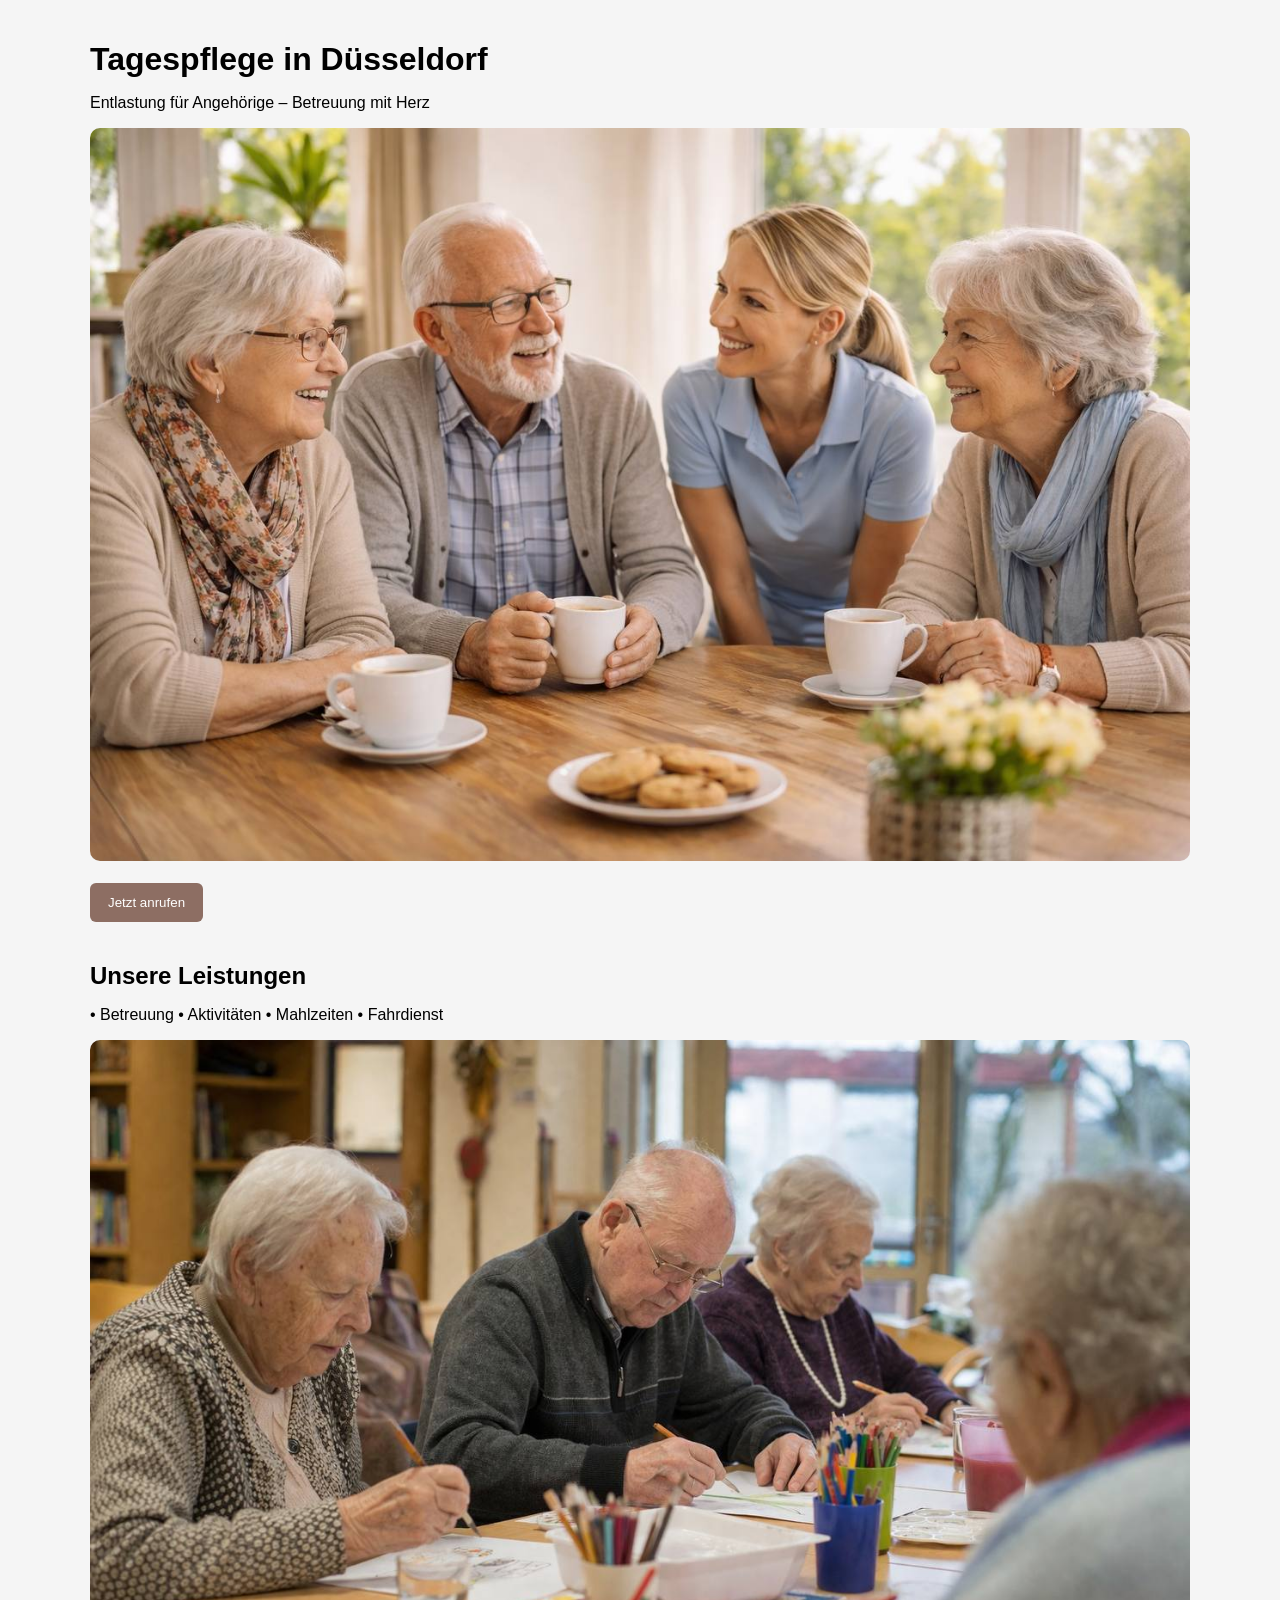
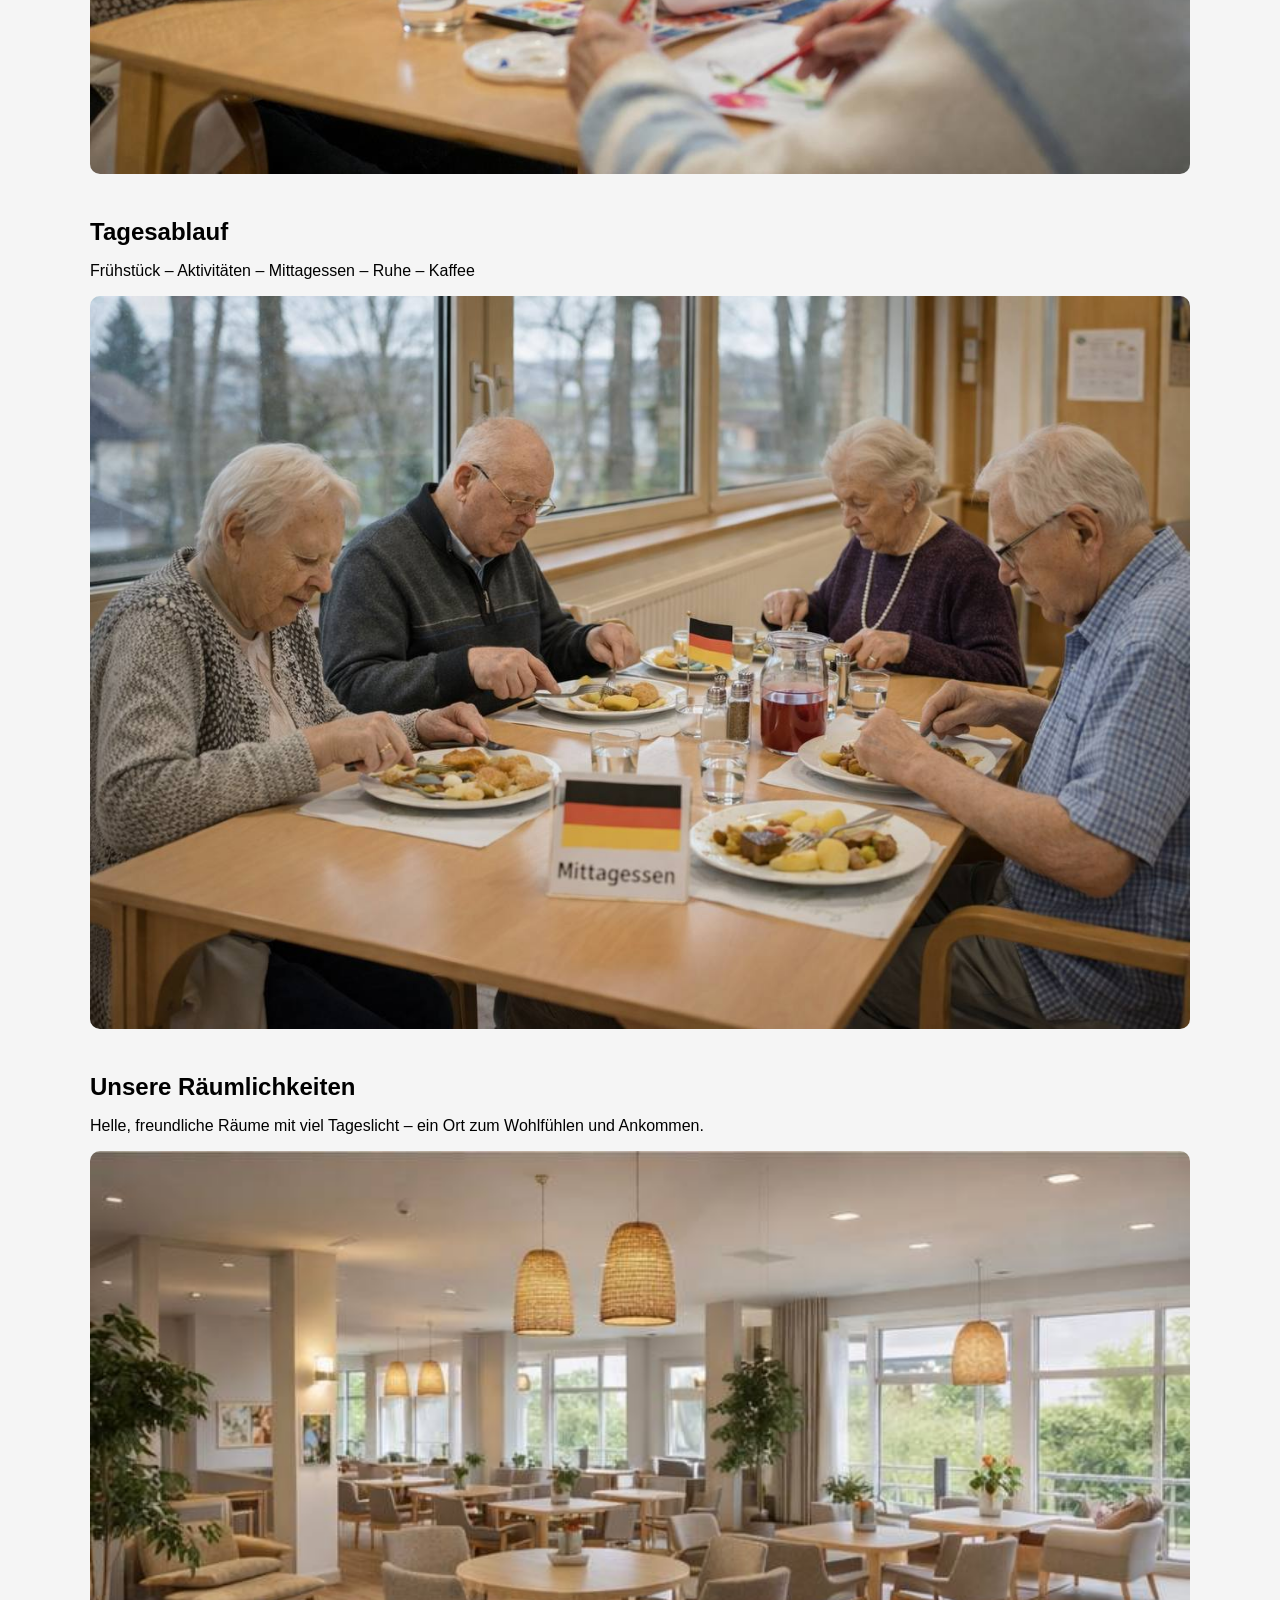
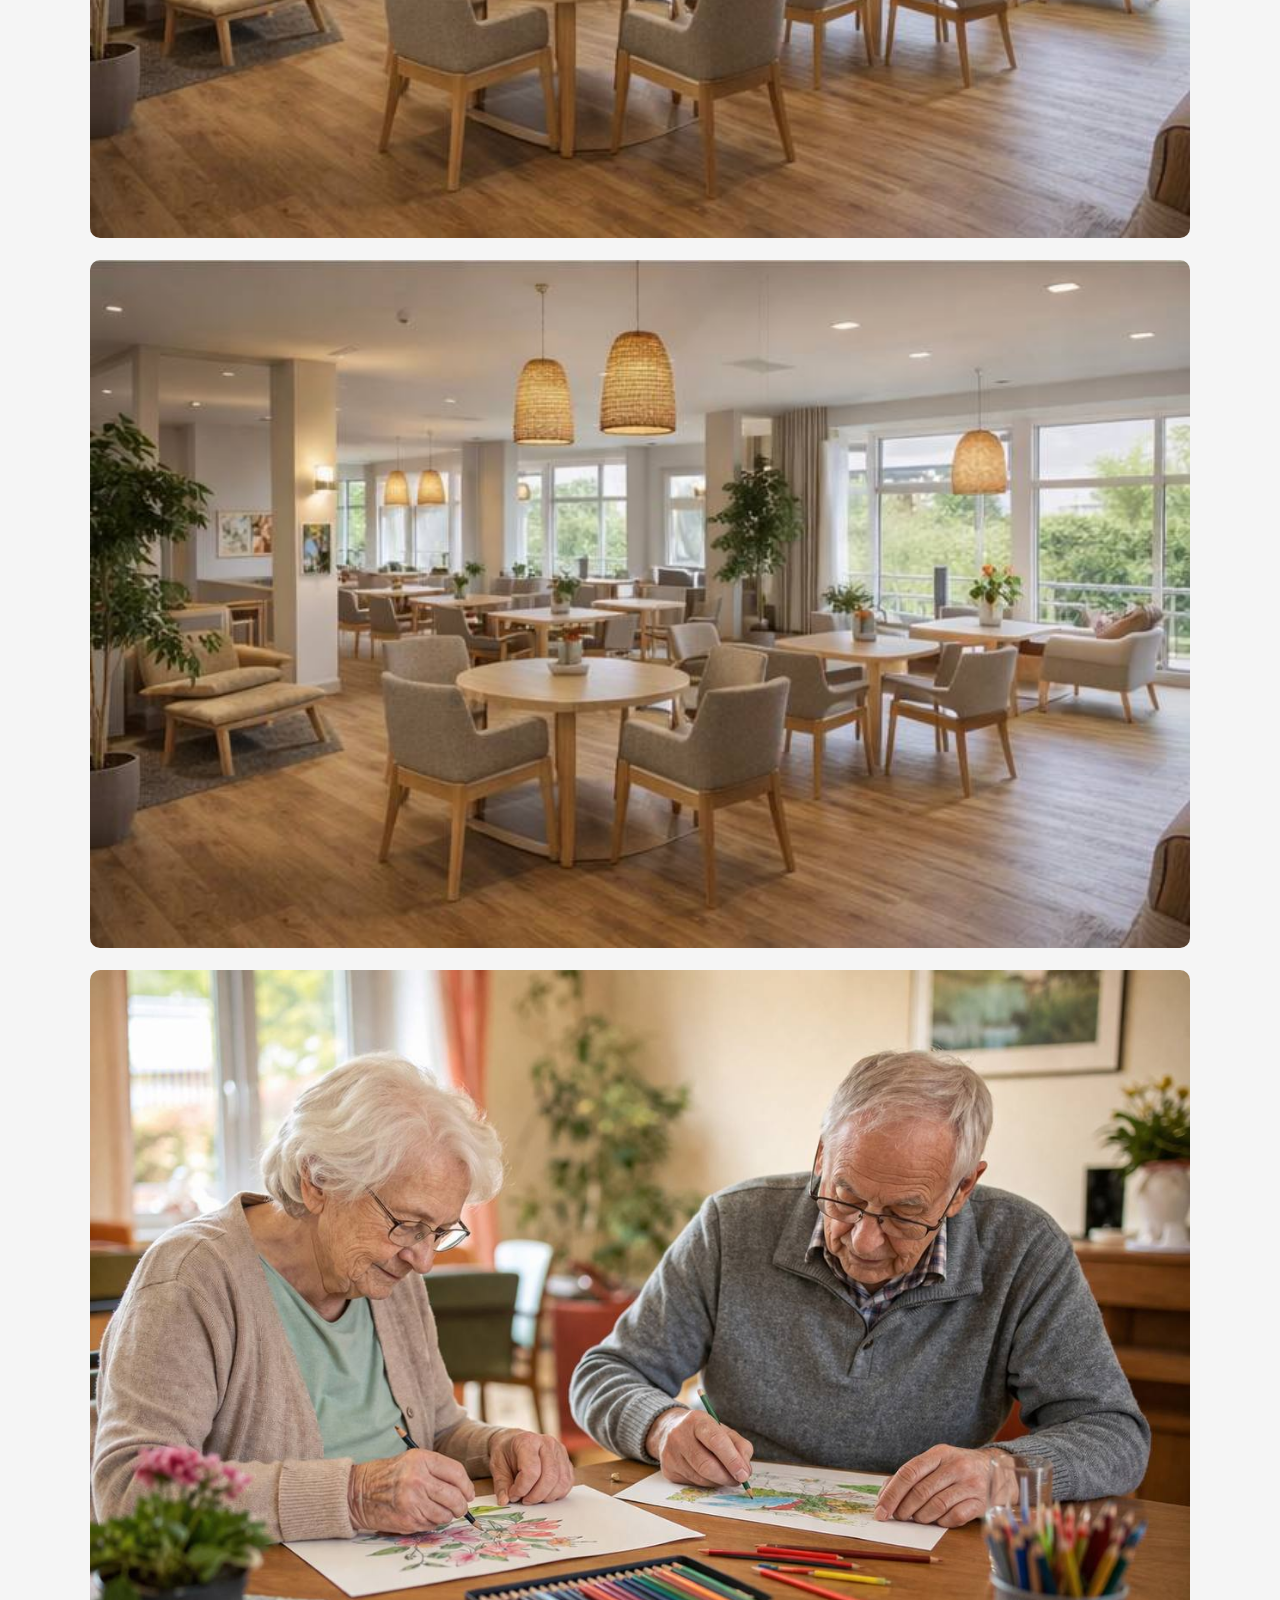
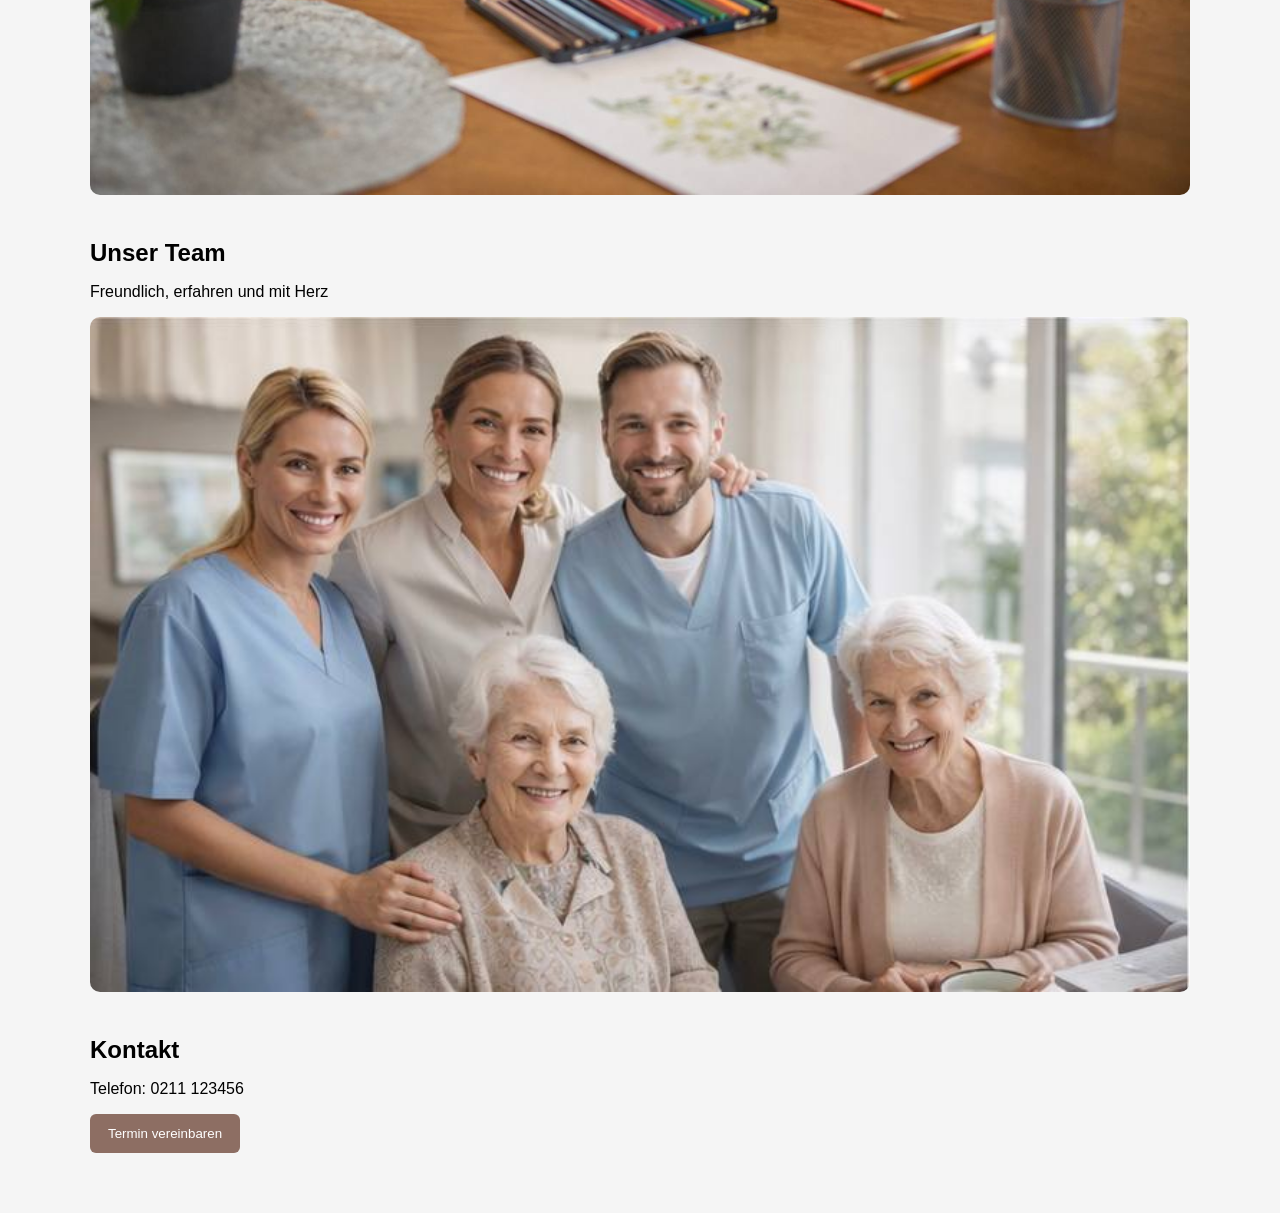
==== index.html @ 3cf98344 "Add files via upload" ====
<!DOCTYPE html>
<html lang="de">
<head>
<meta charset="UTF-8">
<meta name="viewport" content="width=device-width, initial-scale=1.0">
<title>Tagespflege Düsseldorf</title>
<style>
body{font-family:Arial;margin:0;background:#f5f5f5}
.container{max-width:1100px;margin:auto;padding:20px}
img{width:100%;border-radius:10px}
.section{margin-bottom:40px}
h1,h2{margin-bottom:10px}
button{padding:12px 18px;background:#8d6e63;color:#fff;border:none;border-radius:6px;cursor:pointer}
</style>
</head>
<body>

<div class="container">

<!-- HERO -->
<div class="section">
<h1>Tagespflege in Düsseldorf</h1>
<p>Entlastung für Angehörige – Betreuung mit Herz</p>
<img src="images/hero.jpg" alt="Senioren beim Essen">
<br><br>
<button>Jetzt anrufen</button>
</div>

<!-- LEISTUNGEN -->
<div class="section">
<h2>Unsere Leistungen</h2>
<p>• Betreuung • Aktivitäten • Mahlzeiten • Fahrdienst</p>
<img src="images/aktivitaet.jpg" alt="Senioren Aktivitäten">
</div>

<!-- TAGESABLAUF -->
<div class="section">
<h2>Tagesablauf</h2>
<p>Frühstück – Aktivitäten – Mittagessen – Ruhe – Kaffee</p>
<img src="images/essen.jpg" alt="Senioren beim Essen">
</div>

<!-- RÄUME -->
<div class="section">
<h2>Unsere Räumlichkeiten</h2>
<p>Helle, freundliche Räume mit viel Tageslicht – ein Ort zum Wohlfühlen und Ankommen.</p>

<img src="images/raum1.jpg" alt="Aufenthaltsraum">
<br><br>
<img src="images/raum2.jpg" alt="Essbereich">
<br><br>
<img src="images/raum3.jpg" alt="Gemeinschaftsraum">
</div>

<!-- TEAM -->
<div class="section">
<h2>Unser Team</h2>
<p>Freundlich, erfahren und mit Herz</p>
<img src="images/team.jpg" alt="Team">
</div>

<!-- KONTAKT -->
<div class="section">
<h2>Kontakt</h2>
<p>Telefon: 0211 123456</p>
<button>Termin vereinbaren</button>
</div>

</div>

</body>
</html>
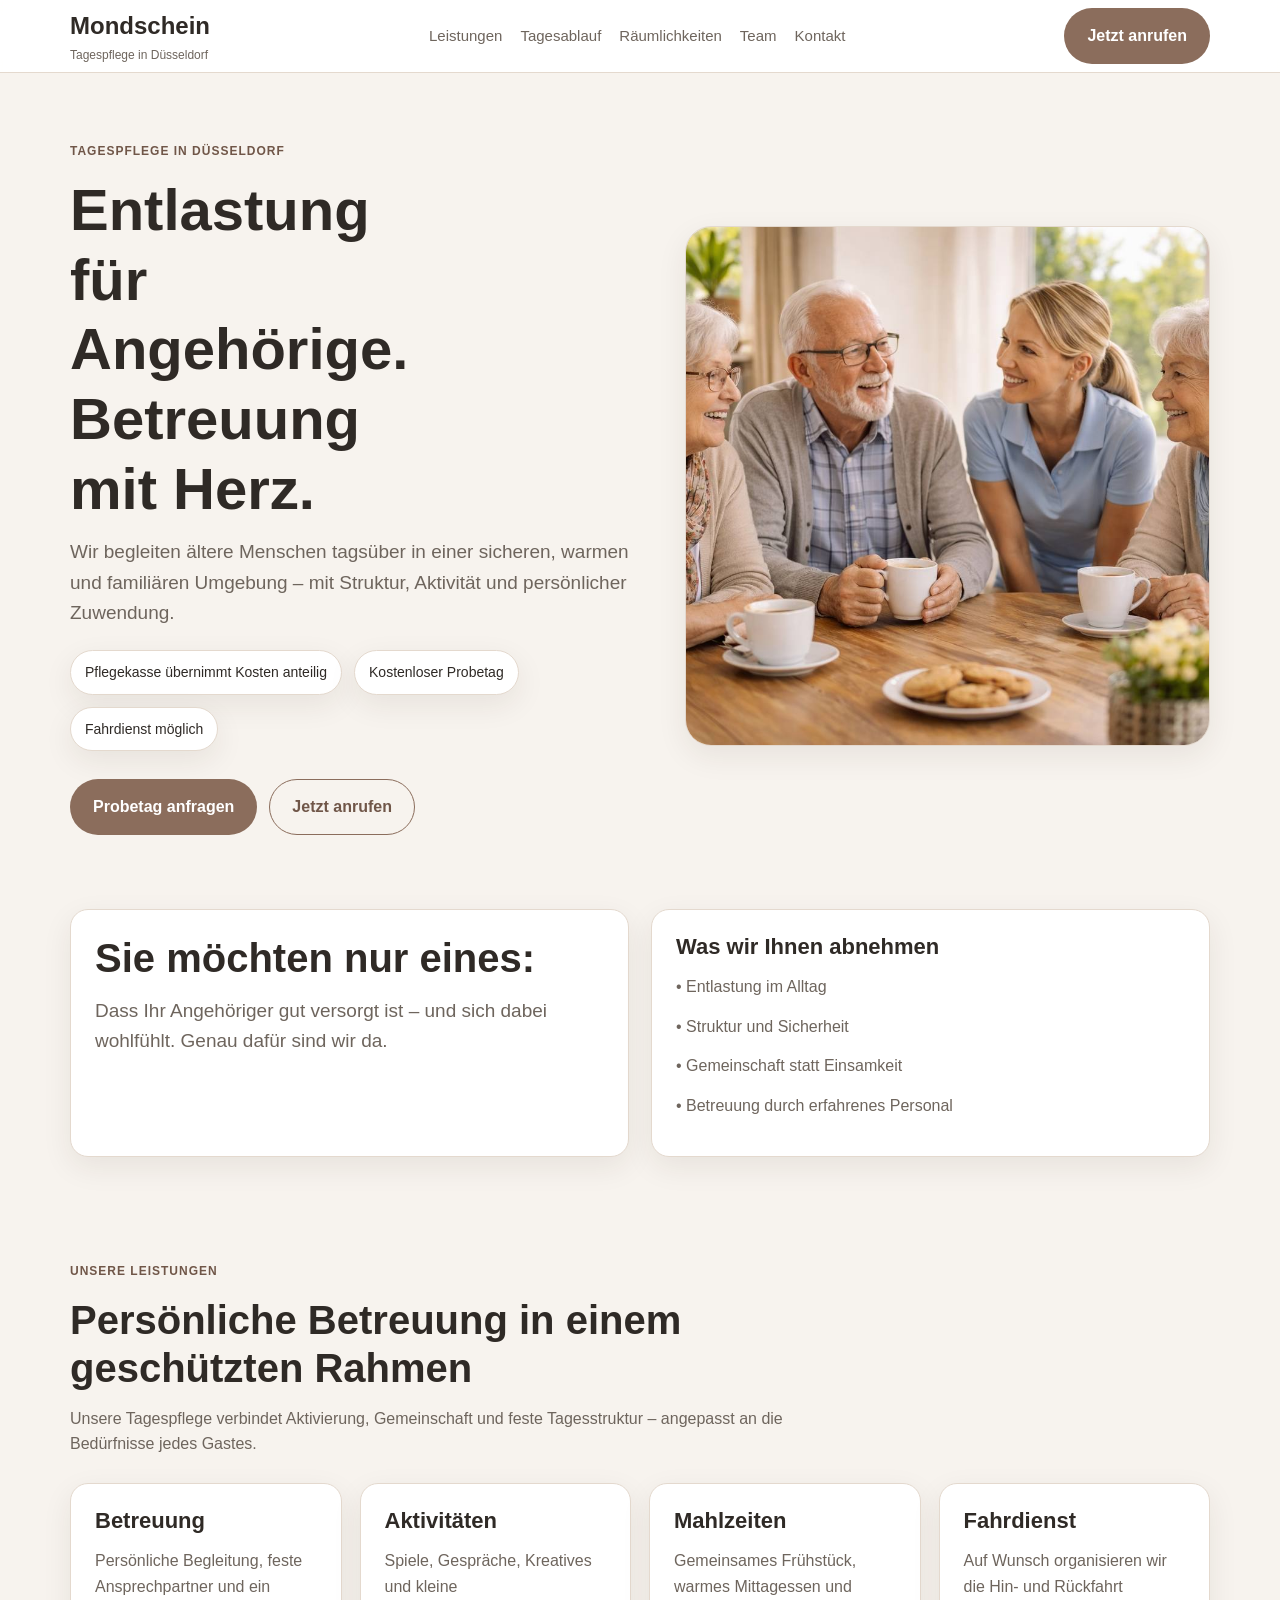
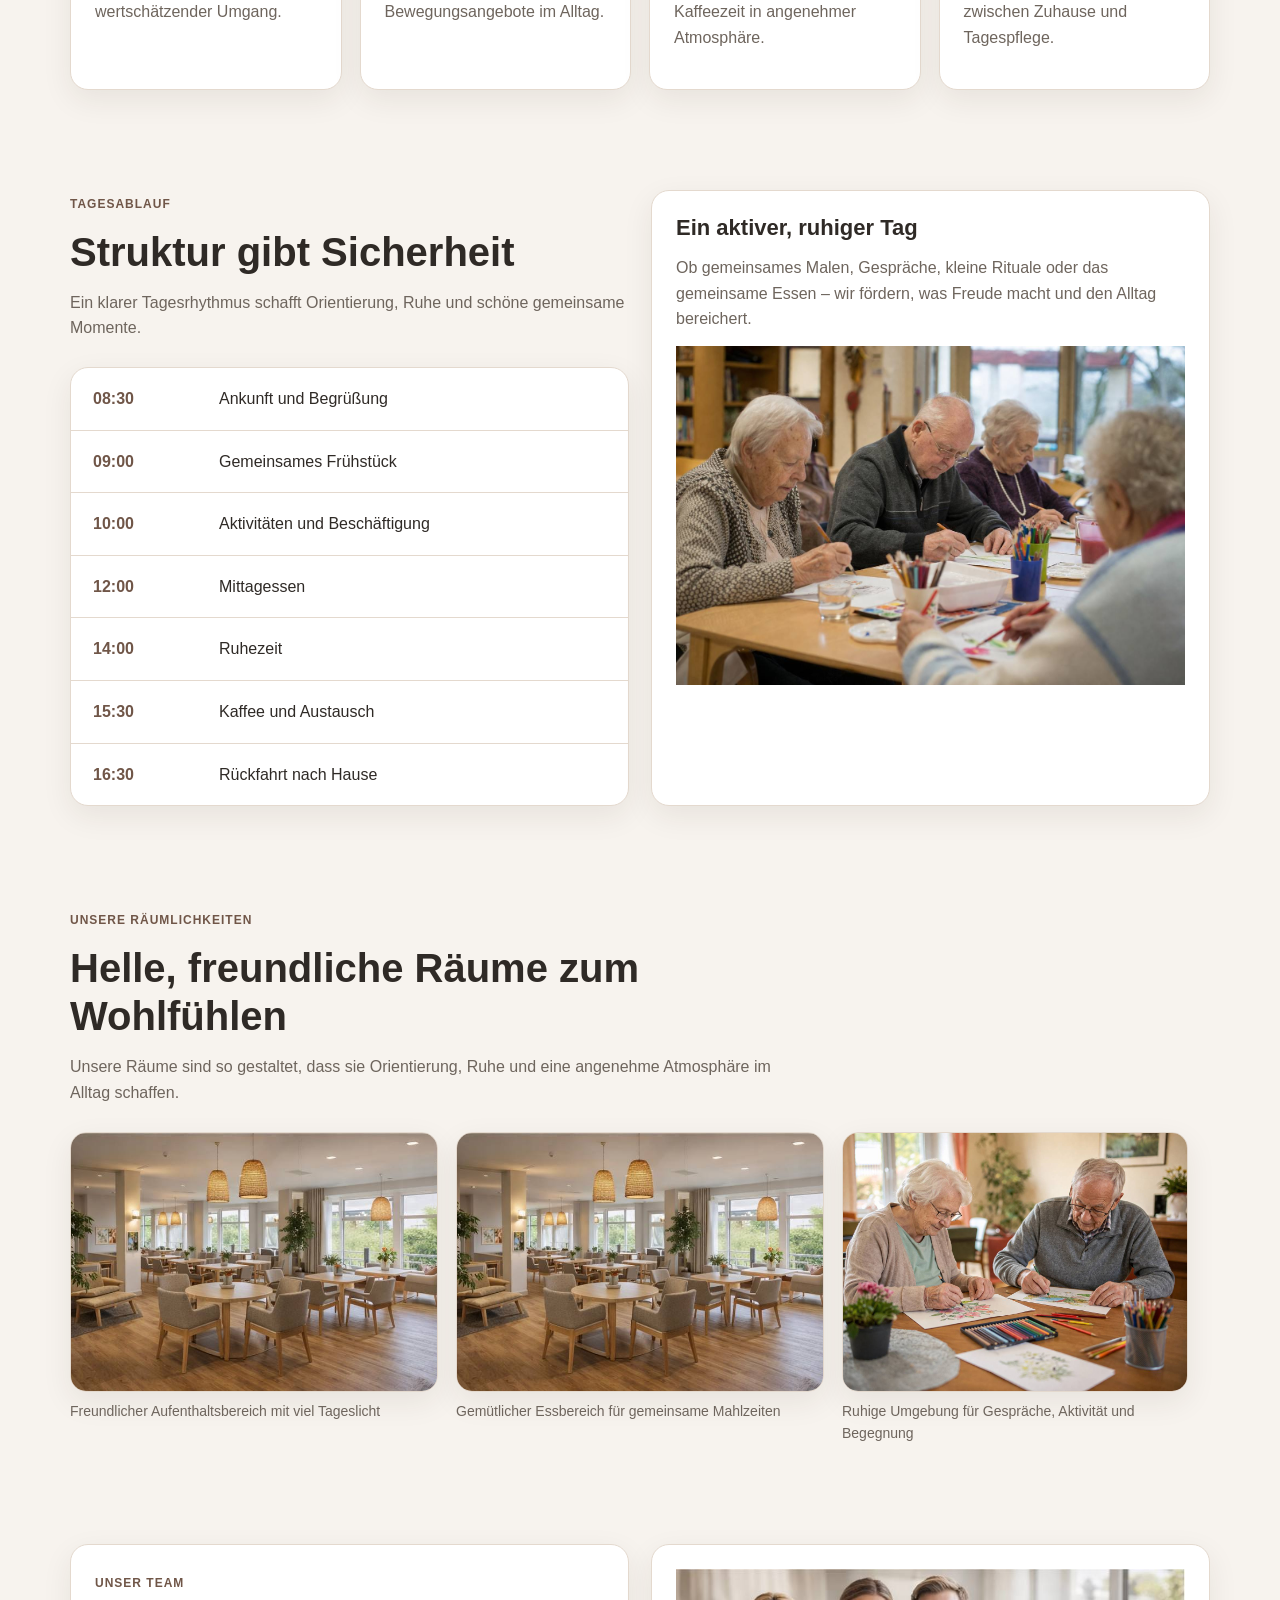
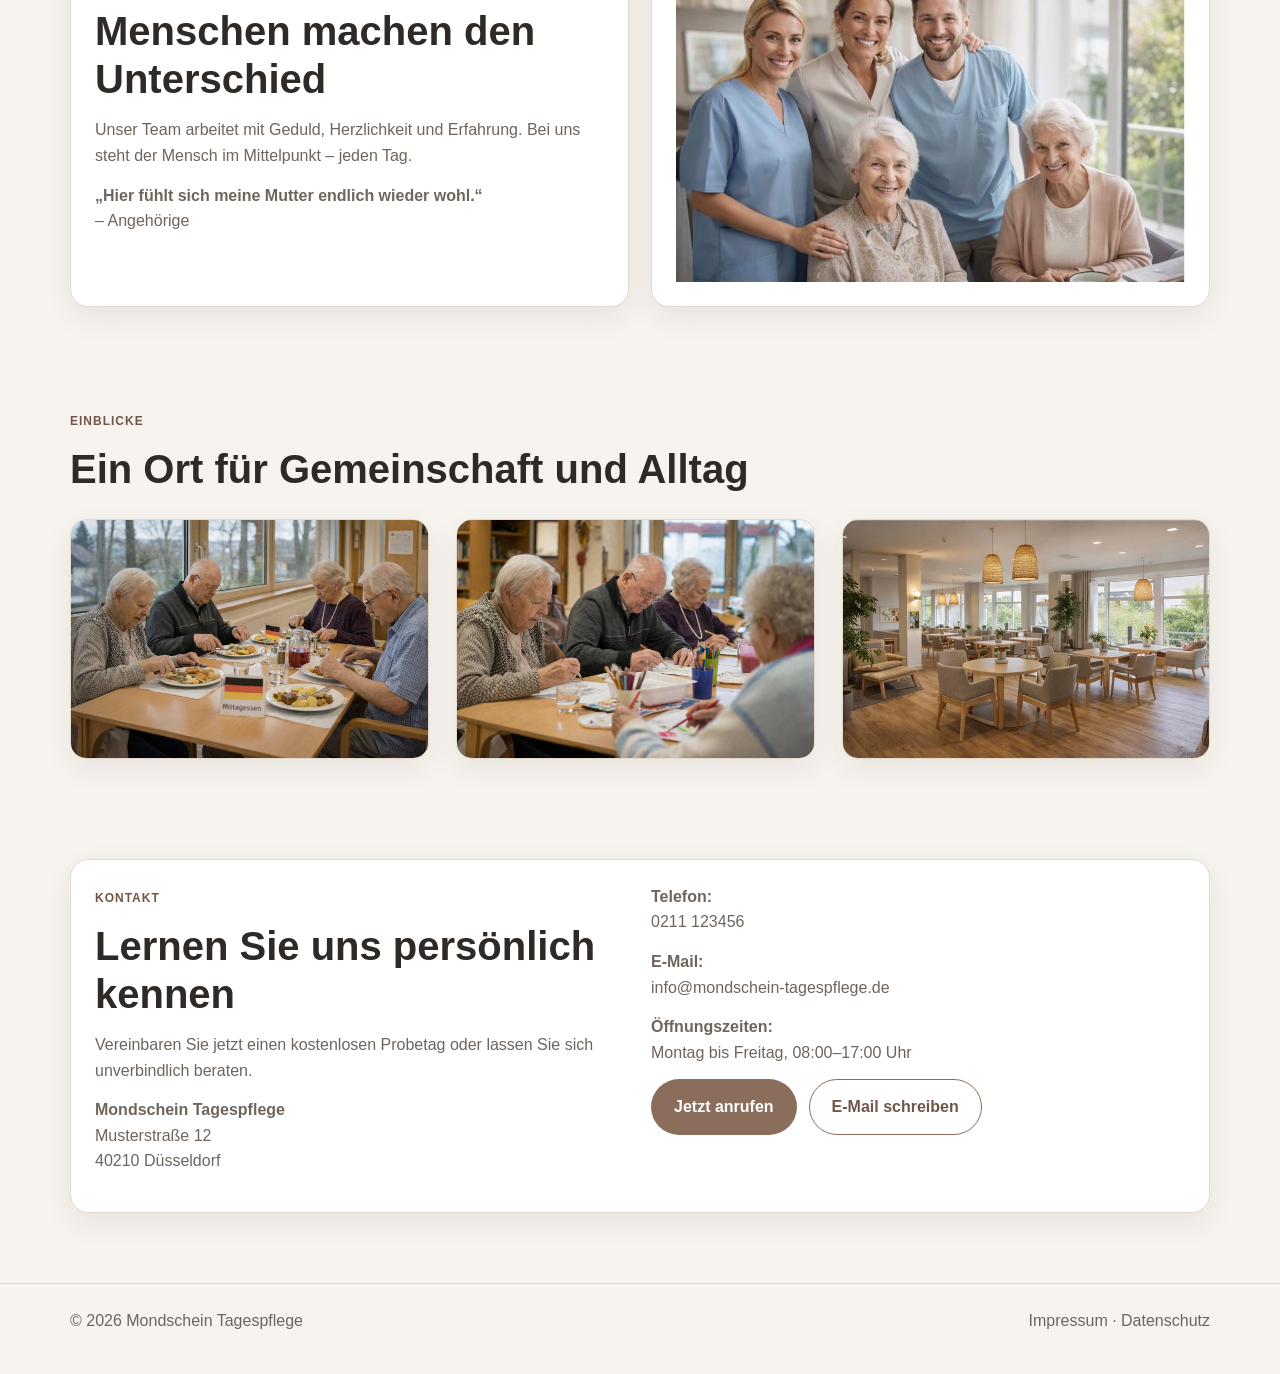
==== commit 9c766790: "Update index.html" ====
--- a/index.html
+++ b/index.html
@@ -1,72 +1,268 @@
 <!DOCTYPE html>
 <html lang="de">
 <head>
-<meta charset="UTF-8">
-<meta name="viewport" content="width=device-width, initial-scale=1.0">
-<title>Tagespflege Düsseldorf</title>
-<style>
-body{font-family:Arial;margin:0;background:#f5f5f5}
-.container{max-width:1100px;margin:auto;padding:20px}
-img{width:100%;border-radius:10px}
-.section{margin-bottom:40px}
-h1,h2{margin-bottom:10px}
-button{padding:12px 18px;background:#8d6e63;color:#fff;border:none;border-radius:6px;cursor:pointer}
-</style>
+  <meta charset="UTF-8">
+  <meta name="viewport" content="width=device-width, initial-scale=1.0">
+  <title>Tagespflege in Düsseldorf</title>
+  <meta name="description" content="Tagespflege in Düsseldorf – Entlastung für Angehörige, liebevolle Betreuung für Senioren, kostenloser Probetag und persönliche Beratung.">
+  <style>
+    :root{
+      --bg:#f7f3ee;
+      --white:#ffffff;
+      --text:#2f2a26;
+      --muted:#6e655d;
+      --accent:#8b6d5c;
+      --accent-dark:#705648;
+      --border:#e4d9ce;
+      --max:1140px;
+      --radius:18px;
+      --shadow:0 10px 30px rgba(50,40,30,.08);
+    }
+    *{box-sizing:border-box}
+    body{margin:0;font-family:Arial,Helvetica,sans-serif;background:var(--bg);color:var(--text);line-height:1.6}
+    img{max-width:100%;display:block}
+    a{text-decoration:none;color:inherit}
+    .container{width:min(var(--max),calc(100% - 32px));margin:0 auto}
+
+    .topbar{position:sticky;top:0;z-index:1000;background:rgba(255,255,255,.95);backdrop-filter:blur(8px);border-bottom:1px solid var(--border)}
+    .topbar-inner{display:flex;align-items:center;justify-content:space-between;gap:20px;min-height:72px}
+    .brand{font-size:24px;font-weight:700}
+    .brand small{display:block;font-size:12px;color:var(--muted);font-weight:400}
+    .nav{display:flex;gap:18px;flex-wrap:wrap}
+    .nav a{font-size:15px;color:var(--muted)}
+    .nav a:hover{color:var(--accent-dark)}
+
+    .btn{display:inline-block;padding:14px 22px;border-radius:999px;font-weight:700;transition:.2s ease;border:1px solid transparent}
+    .btn-primary{background:var(--accent);color:#fff}
+    .btn-primary:hover{background:var(--accent-dark)}
+    .btn-secondary{background:transparent;color:var(--accent-dark);border-color:var(--accent)}
+    .btn-secondary:hover{background:#f1e8e1}
+
+    .hero{padding:64px 0 44px}
+    .hero-grid{display:grid;grid-template-columns:1.05fr .95fr;gap:34px;align-items:center}
+    .eyebrow{display:inline-block;margin-bottom:14px;font-size:12px;font-weight:700;letter-spacing:1px;text-transform:uppercase;color:var(--accent-dark)}
+    h1,h2,h3{line-height:1.2;margin:0 0 14px}
+    h1{font-size:clamp(34px,5vw,58px);max-width:10ch}
+    h2{font-size:clamp(28px,3.5vw,40px)}
+    h3{font-size:22px}
+    p{margin:0 0 14px}
+    .lead{font-size:19px;color:var(--muted);max-width:58ch}
+    .hero-points{display:flex;flex-wrap:wrap;gap:12px;list-style:none;padding:0;margin:22px 0 28px}
+    .hero-points li{background:var(--white);border:1px solid var(--border);padding:10px 14px;border-radius:999px;box-shadow:var(--shadow);font-size:14px}
+    .hero-actions{display:flex;flex-wrap:wrap;gap:12px}
+    .hero-image img{height:520px;object-fit:cover;border-radius:26px;box-shadow:var(--shadow);border:1px solid var(--border)}
+
+    section{padding:30px 0 70px}
+    .section-head{max-width:720px;margin-bottom:26px}
+    .section-head p{color:var(--muted)}
+
+    .grid-2{display:grid;grid-template-columns:1fr 1fr;gap:22px}
+    .grid-3{display:grid;grid-template-columns:repeat(3,1fr);gap:18px}
+    .grid-4{display:grid;grid-template-columns:repeat(4,1fr);gap:18px}
+
+    .card{background:var(--white);border:1px solid var(--border);border-radius:var(--radius);padding:24px;box-shadow:var(--shadow)}
+    .card p,.muted{color:var(--muted)}
+
+    .day-plan{background:var(--white);border:1px solid var(--border);border-radius:var(--radius);overflow:hidden;box-shadow:var(--shadow)}
+    .day-row{display:grid;grid-template-columns:110px 1fr;padding:18px 22px;border-bottom:1px solid var(--border);gap:16px}
+    .day-row:last-child{border-bottom:none}
+    .time{font-weight:700;color:var(--accent-dark)}
+
+    .gallery img{height:240px;object-fit:cover;border-radius:16px;border:1px solid var(--border);box-shadow:var(--shadow)}
+    .room img{height:260px;object-fit:cover;border-radius:16px;border:1px solid var(--border);box-shadow:var(--shadow)}
+    .caption{font-size:14px;color:var(--muted);margin-top:8px}
+
+    .contact-box{display:grid;grid-template-columns:1fr 1fr;gap:22px}
+    .footer{border-top:1px solid var(--border);padding:24px 0 40px;color:var(--muted)}
+    .footer-inner{display:flex;justify-content:space-between;gap:20px;flex-wrap:wrap}
+
+    @media (max-width: 980px){
+      .hero-grid,.grid-2,.grid-3,.grid-4,.contact-box{grid-template-columns:1fr}
+      .nav{display:none}
+      .hero-image img{height:340px}
+      .day-row{grid-template-columns:1fr;gap:6px}
+    }
+  </style>
 </head>
 <body>
-
-<div class="container">
-
-<!-- HERO -->
-<div class="section">
-<h1>Tagespflege in Düsseldorf</h1>
-<p>Entlastung für Angehörige – Betreuung mit Herz</p>
-<img src="images/hero.jpg" alt="Senioren beim Essen">
-<br><br>
-<button>Jetzt anrufen</button>
-</div>
-
-<!-- LEISTUNGEN -->
-<div class="section">
-<h2>Unsere Leistungen</h2>
-<p>• Betreuung • Aktivitäten • Mahlzeiten • Fahrdienst</p>
-<img src="images/aktivitaet.jpg" alt="Senioren Aktivitäten">
-</div>
-
-<!-- TAGESABLAUF -->
-<div class="section">
-<h2>Tagesablauf</h2>
-<p>Frühstück – Aktivitäten – Mittagessen – Ruhe – Kaffee</p>
-<img src="images/essen.jpg" alt="Senioren beim Essen">
-</div>
-
-<!-- RÄUME -->
-<div class="section">
-<h2>Unsere Räumlichkeiten</h2>
-<p>Helle, freundliche Räume mit viel Tageslicht – ein Ort zum Wohlfühlen und Ankommen.</p>
-
-<img src="images/raum1.jpg" alt="Aufenthaltsraum">
-<br><br>
-<img src="images/raum2.jpg" alt="Essbereich">
-<br><br>
-<img src="images/raum3.jpg" alt="Gemeinschaftsraum">
-</div>
-
-<!-- TEAM -->
-<div class="section">
-<h2>Unser Team</h2>
-<p>Freundlich, erfahren und mit Herz</p>
-<img src="images/team.jpg" alt="Team">
-</div>
-
-<!-- KONTAKT -->
-<div class="section">
-<h2>Kontakt</h2>
-<p>Telefon: 0211 123456</p>
-<button>Termin vereinbaren</button>
-</div>
-
-</div>
-
+  <header class="topbar">
+    <div class="container topbar-inner">
+      <div class="brand">Mondschein<small>Tagespflege in Düsseldorf</small></div>
+      <nav class="nav">
+        <a href="#leistungen">Leistungen</a>
+        <a href="#ablauf">Tagesablauf</a>
+        <a href="#raeume">Räumlichkeiten</a>
+        <a href="#team">Team</a>
+        <a href="#kontakt">Kontakt</a>
+      </nav>
+      <a class="btn btn-primary" href="tel:+49211123456">Jetzt anrufen</a>
+    </div>
+  </header>
+
+  <main>
+    <section class="hero">
+      <div class="container hero-grid">
+        <div>
+          <span class="eyebrow">Tagespflege in Düsseldorf</span>
+          <h1>Entlastung für Angehörige. Betreuung mit Herz.</h1>
+          <p class="lead">Wir begleiten ältere Menschen tagsüber in einer sicheren, warmen und familiären Umgebung – mit Struktur, Aktivität und persönlicher Zuwendung.</p>
+          <ul class="hero-points">
+            <li>Pflegekasse übernimmt Kosten anteilig</li>
+            <li>Kostenloser Probetag</li>
+            <li>Fahrdienst möglich</li>
+          </ul>
+          <div class="hero-actions">
+            <a class="btn btn-primary" href="#kontakt">Probetag anfragen</a>
+            <a class="btn btn-secondary" href="tel:+49211123456">Jetzt anrufen</a>
+          </div>
+        </div>
+        <div class="hero-image">
+          <img src="images/hero.jpg" alt="Senioren in der Tagespflege beim gemeinsamen Essen">
+        </div>
+      </div>
+    </section>
+
+    <section>
+      <div class="container grid-2">
+        <div class="card">
+          <h2>Sie möchten nur eines:</h2>
+          <p class="lead">Dass Ihr Angehöriger gut versorgt ist – und sich dabei wohlfühlt. Genau dafür sind wir da.</p>
+        </div>
+        <div class="card">
+          <h3>Was wir Ihnen abnehmen</h3>
+          <p>• Entlastung im Alltag</p>
+          <p>• Struktur und Sicherheit</p>
+          <p>• Gemeinschaft statt Einsamkeit</p>
+          <p>• Betreuung durch erfahrenes Personal</p>
+        </div>
+      </div>
+    </section>
+
+    <section id="leistungen">
+      <div class="container">
+        <div class="section-head">
+          <span class="eyebrow">Unsere Leistungen</span>
+          <h2>Persönliche Betreuung in einem geschützten Rahmen</h2>
+          <p>Unsere Tagespflege verbindet Aktivierung, Gemeinschaft und feste Tagesstruktur – angepasst an die Bedürfnisse jedes Gastes.</p>
+        </div>
+        <div class="grid-4">
+          <div class="card"><h3>Betreuung</h3><p>Persönliche Begleitung, feste Ansprechpartner und ein wertschätzender Umgang.</p></div>
+          <div class="card"><h3>Aktivitäten</h3><p>Spiele, Gespräche, Kreatives und kleine Bewegungsangebote im Alltag.</p></div>
+          <div class="card"><h3>Mahlzeiten</h3><p>Gemeinsames Frühstück, warmes Mittagessen und Kaffeezeit in angenehmer Atmosphäre.</p></div>
+          <div class="card"><h3>Fahrdienst</h3><p>Auf Wunsch organisieren wir die Hin- und Rückfahrt zwischen Zuhause und Tagespflege.</p></div>
+        </div>
+      </div>
+    </section>
+
+    <section id="ablauf">
+      <div class="container grid-2">
+        <div>
+          <div class="section-head">
+            <span class="eyebrow">Tagesablauf</span>
+            <h2>Struktur gibt Sicherheit</h2>
+            <p>Ein klarer Tagesrhythmus schafft Orientierung, Ruhe und schöne gemeinsame Momente.</p>
+          </div>
+          <div class="day-plan">
+            <div class="day-row"><div class="time">08:30</div><div>Ankunft und Begrüßung</div></div>
+            <div class="day-row"><div class="time">09:00</div><div>Gemeinsames Frühstück</div></div>
+            <div class="day-row"><div class="time">10:00</div><div>Aktivitäten und Beschäftigung</div></div>
+            <div class="day-row"><div class="time">12:00</div><div>Mittagessen</div></div>
+            <div class="day-row"><div class="time">14:00</div><div>Ruhezeit</div></div>
+            <div class="day-row"><div class="time">15:30</div><div>Kaffee und Austausch</div></div>
+            <div class="day-row"><div class="time">16:30</div><div>Rückfahrt nach Hause</div></div>
+          </div>
+        </div>
+        <div class="card">
+          <h3>Ein aktiver, ruhiger Tag</h3>
+          <p>Ob gemeinsames Malen, Gespräche, kleine Rituale oder das gemeinsame Essen – wir fördern, was Freude macht und den Alltag bereichert.</p>
+          <img src="images/aktivitaet.jpg" alt="Senioren bei einer Aktivität in der Tagespflege">
+        </div>
+      </div>
+    </section>
+
+    <section id="raeume">
+      <div class="container">
+        <div class="section-head">
+          <span class="eyebrow">Unsere Räumlichkeiten</span>
+          <h2>Helle, freundliche Räume zum Wohlfühlen</h2>
+          <p>Unsere Räume sind so gestaltet, dass sie Orientierung, Ruhe und eine angenehme Atmosphäre im Alltag schaffen.</p>
+        </div>
+        <div class="grid-3 room">
+          <div>
+            <img src="images/raum1.jpg" alt="Aufenthaltsraum der Tagespflege">
+            <div class="caption">Freundlicher Aufenthaltsbereich mit viel Tageslicht</div>
+          </div>
+          <div>
+            <img src="images/raum2.jpg" alt="Essbereich der Tagespflege">
+            <div class="caption">Gemütlicher Essbereich für gemeinsame Mahlzeiten</div>
+          </div>
+          <div>
+            <img src="images/raum3.jpg" alt="Gemeinschaftsraum der Tagespflege">
+            <div class="caption">Ruhige Umgebung für Gespräche, Aktivität und Begegnung</div>
+          </div>
+        </div>
+      </div>
+    </section>
+
+    <section id="team">
+      <div class="container grid-2">
+        <div class="card">
+          <span class="eyebrow">Unser Team</span>
+          <h2>Menschen machen den Unterschied</h2>
+          <p>Unser Team arbeitet mit Geduld, Herzlichkeit und Erfahrung. Bei uns steht der Mensch im Mittelpunkt – jeden Tag.</p>
+          <p><strong>„Hier fühlt sich meine Mutter endlich wieder wohl.“</strong><br><span class="muted">– Angehörige</span></p>
+        </div>
+        <div class="card">
+          <img src="images/team.jpg" alt="Team der Tagespflege">
+        </div>
+      </div>
+    </section>
+
+    <section>
+      <div class="container">
+        <div class="section-head">
+          <span class="eyebrow">Einblicke</span>
+          <h2>Ein Ort für Gemeinschaft und Alltag</h2>
+        </div>
+        <div class="grid-3 gallery">
+          <img src="images/essen.jpg" alt="Senioren beim Mittagessen">
+          <img src="images/aktivitaet.jpg" alt="Aktivitäten in der Tagespflege">
+          <img src="images/raum2.jpg" alt="Essbereich der Tagespflege">
+        </div>
+      </div>
+    </section>
+
+    <section id="kontakt">
+      <div class="container">
+        <div class="card contact-box">
+          <div>
+            <span class="eyebrow">Kontakt</span>
+            <h2>Lernen Sie uns persönlich kennen</h2>
+            <p>Vereinbaren Sie jetzt einen kostenlosen Probetag oder lassen Sie sich unverbindlich beraten.</p>
+            <p><strong>Mondschein Tagespflege</strong><br>Musterstraße 12<br>40210 Düsseldorf</p>
+          </div>
+          <div>
+            <p><strong>Telefon:</strong><br><a href="tel:+49211123456">0211 123456</a></p>
+            <p><strong>E-Mail:</strong><br><a href="mailto:info@mondschein-tagespflege.de">info@mondschein-tagespflege.de</a></p>
+            <p><strong>Öffnungszeiten:</strong><br>Montag bis Freitag, 08:00–17:00 Uhr</p>
+            <div class="hero-actions">
+              <a class="btn btn-primary" href="tel:+49211123456">Jetzt anrufen</a>
+              <a class="btn btn-secondary" href="mailto:info@mondschein-tagespflege.de">E-Mail schreiben</a>
+            </div>
+          </div>
+        </div>
+      </div>
+    </section>
+  </main>
+
+  <footer class="footer">
+    <div class="container footer-inner">
+      <div>© 2026 Mondschein Tagespflege</div>
+      <div>
+        <a href="impressum.html">Impressum</a> ·
+        <a href="datenschutz.html">Datenschutz</a>
+      </div>
+    </div>
+  </footer>
 </body>
 </html>
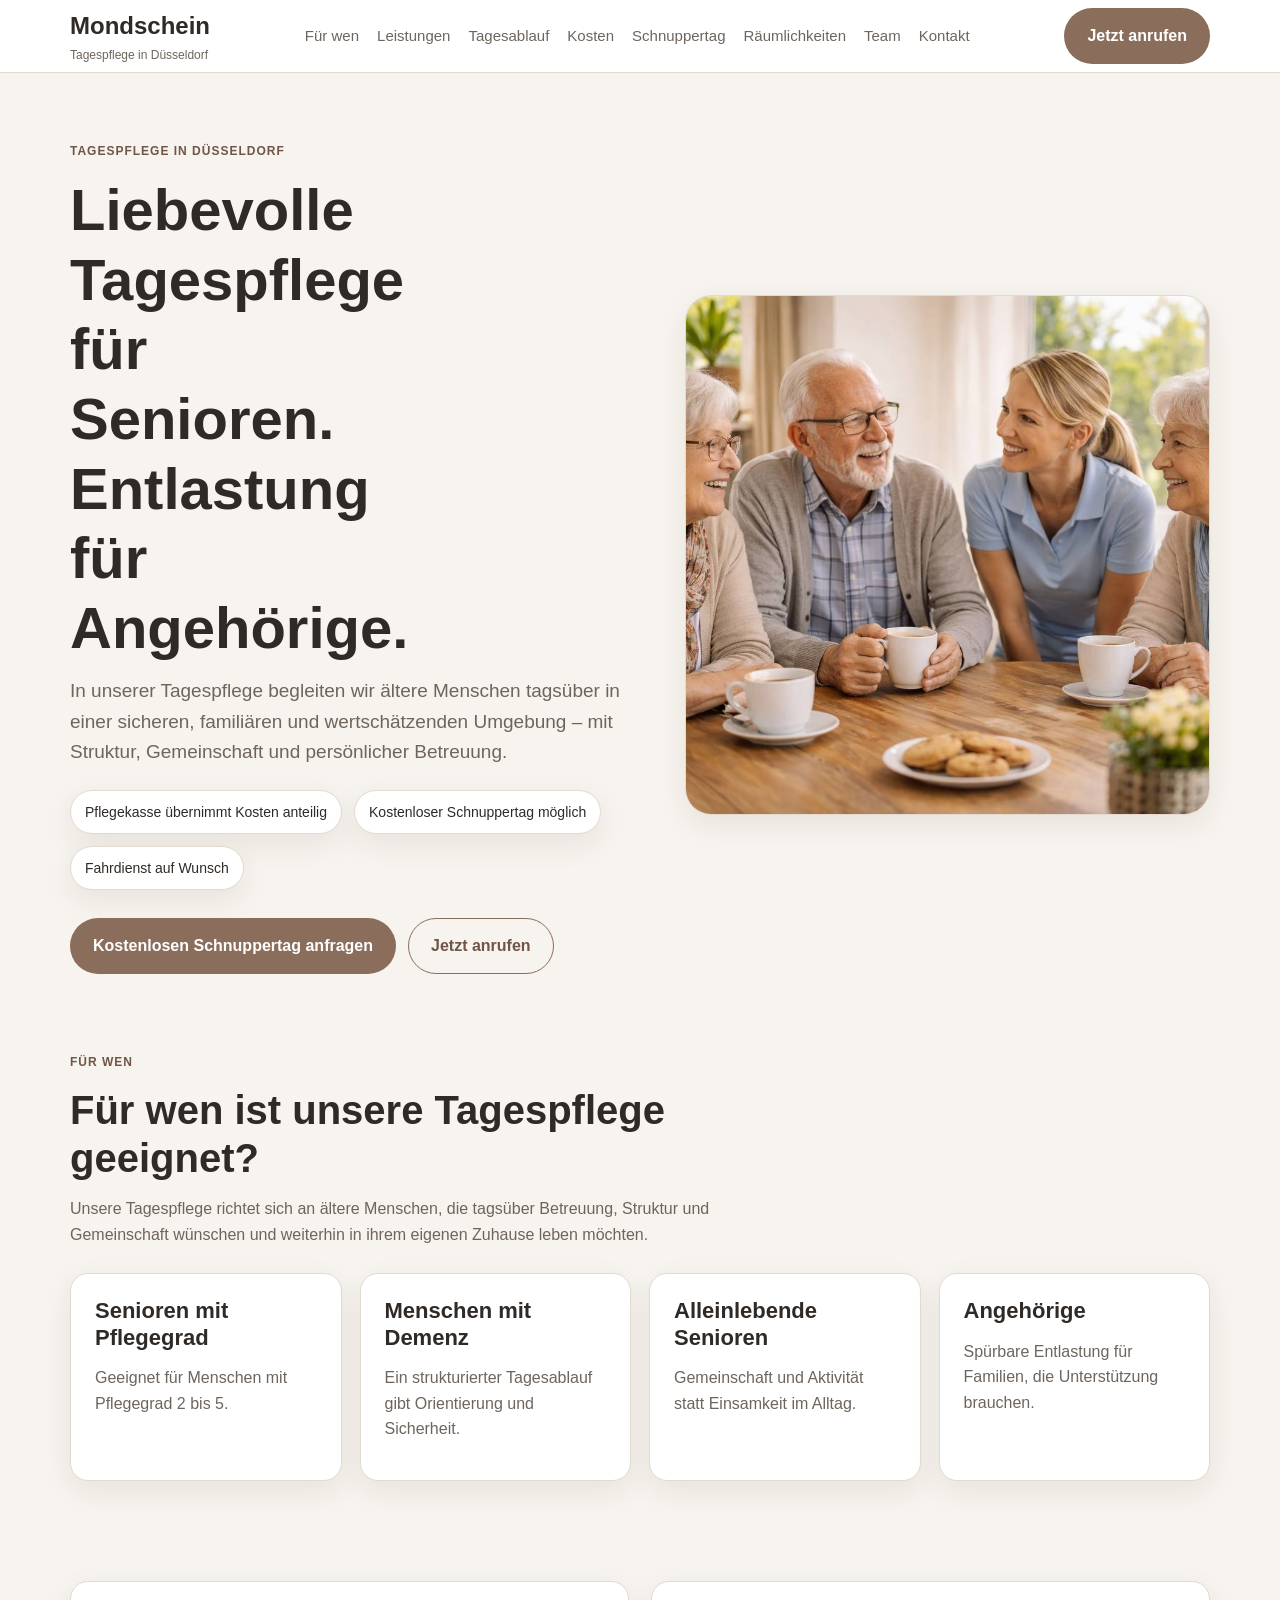
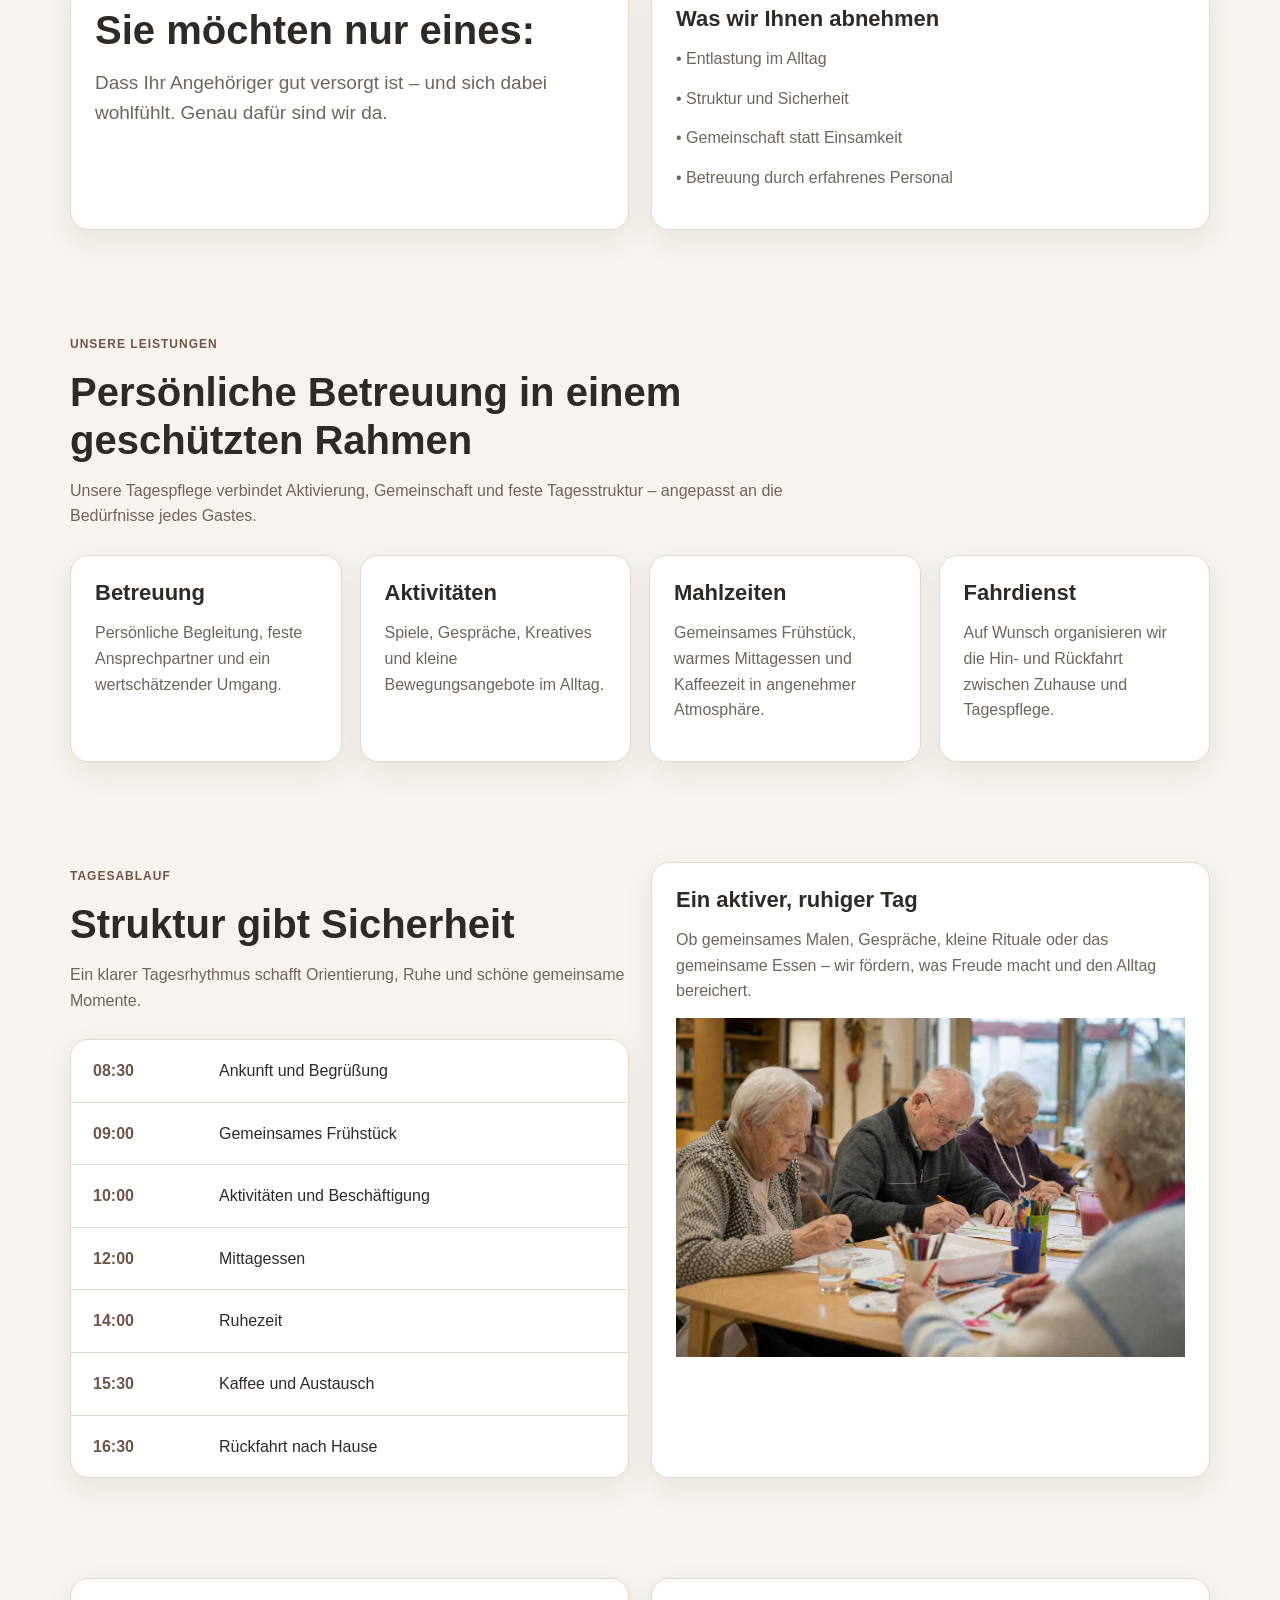
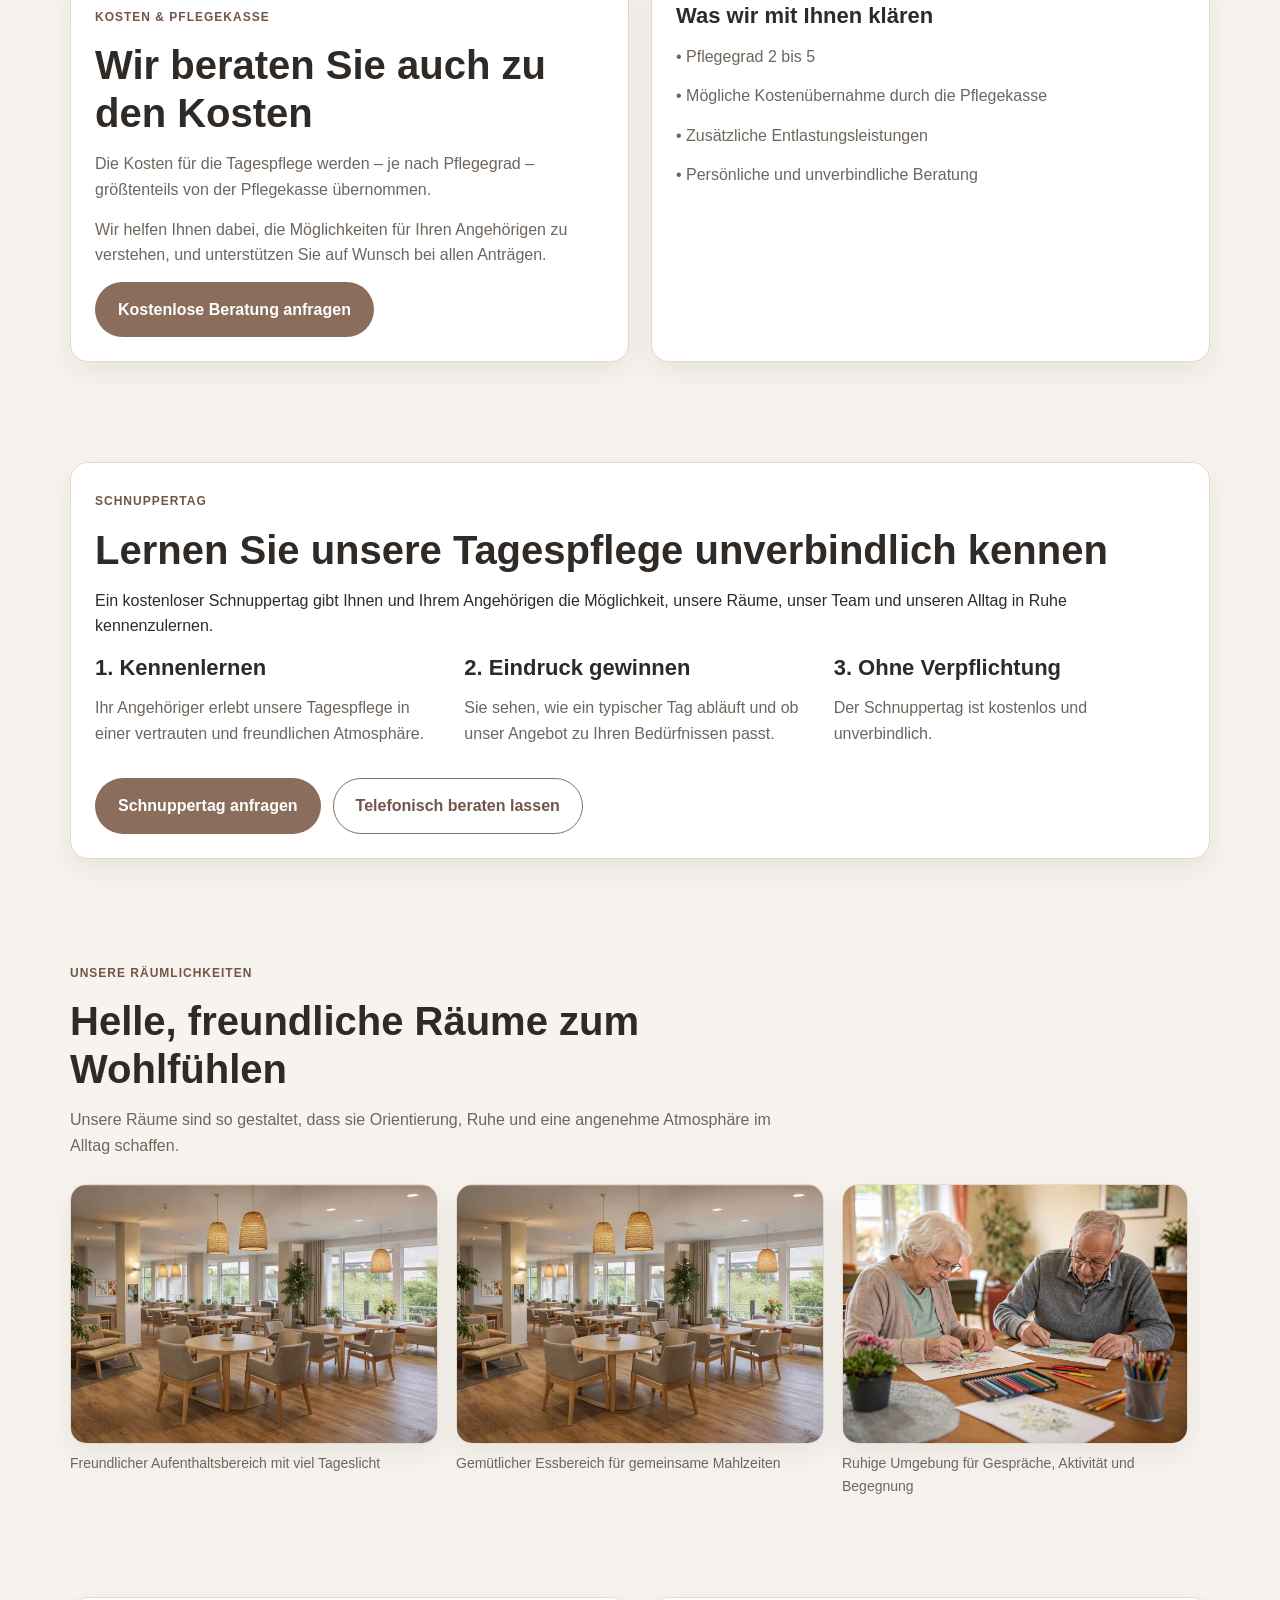
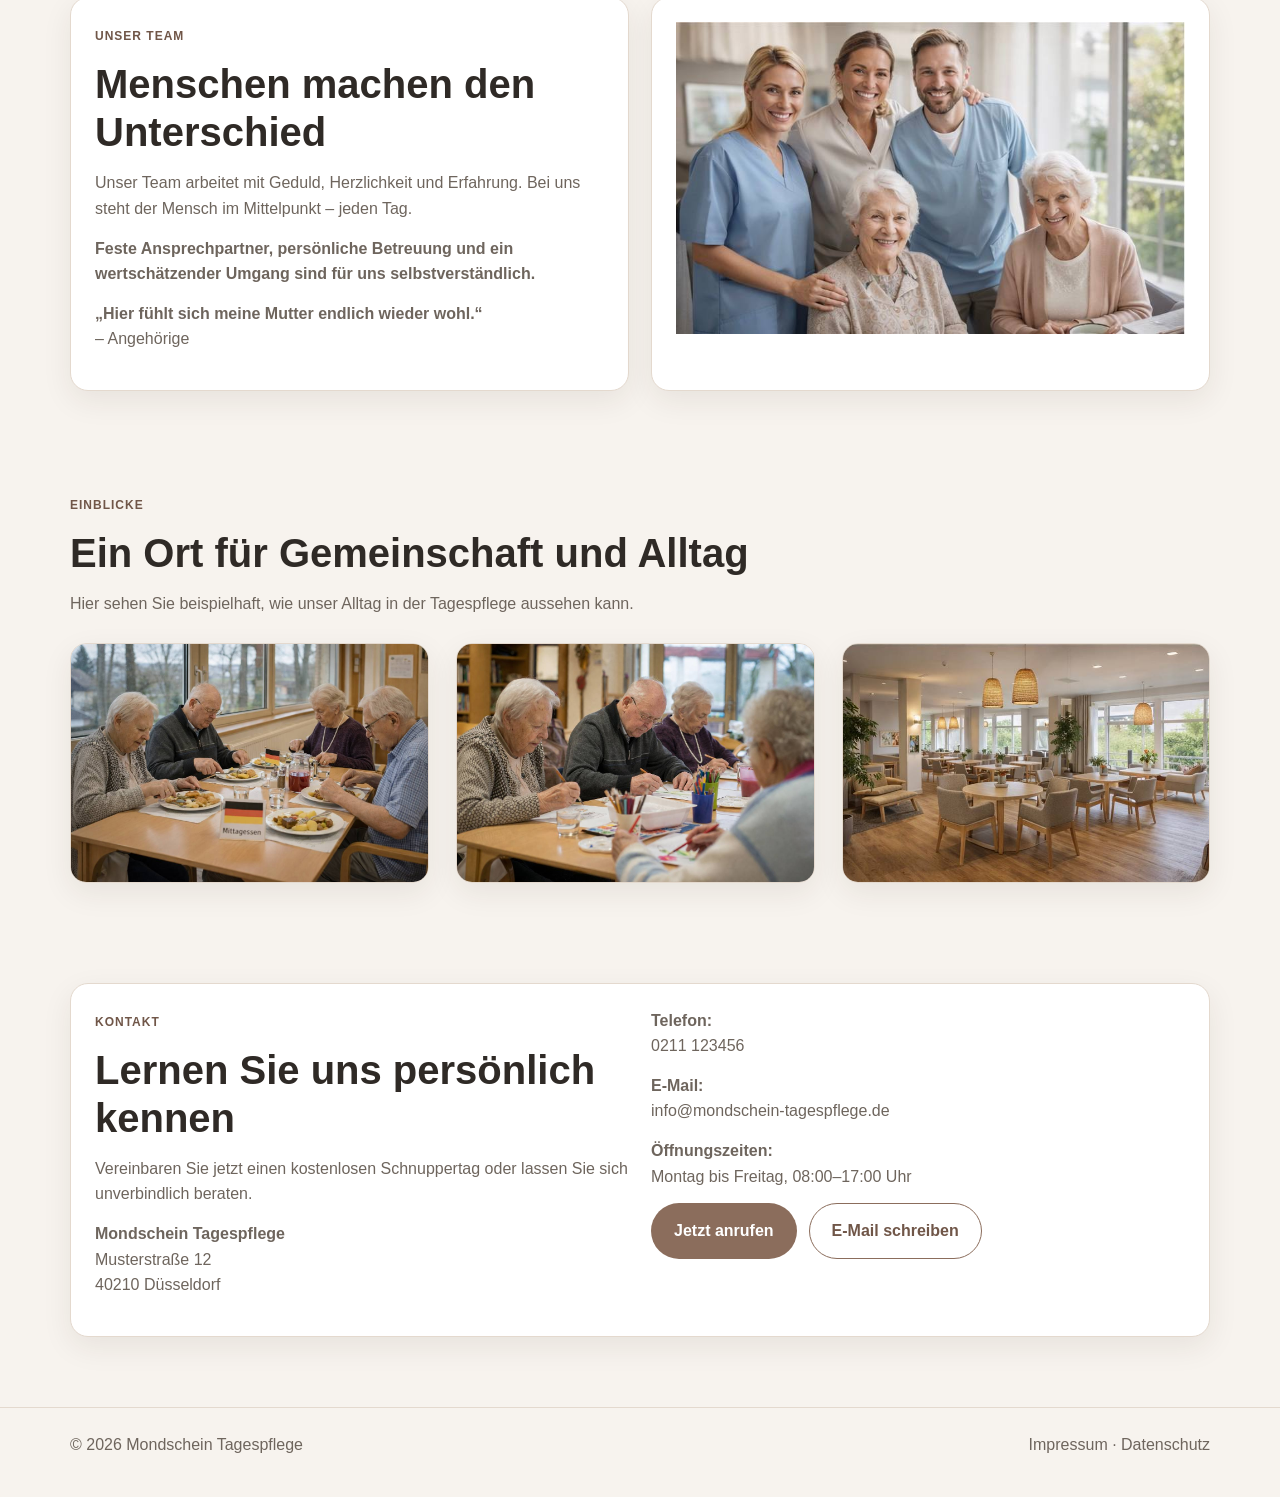
==== commit dc72824c: "Update index.html" ====
--- a/index.html
+++ b/index.html
@@ -3,8 +3,8 @@
 <head>
   <meta charset="UTF-8">
   <meta name="viewport" content="width=device-width, initial-scale=1.0">
-  <title>Tagespflege in Düsseldorf</title>
-  <meta name="description" content="Tagespflege in Düsseldorf – Entlastung für Angehörige, liebevolle Betreuung für Senioren, kostenloser Probetag und persönliche Beratung.">
+  <title>Mondschein Tagespflege in Düsseldorf</title>
+  <meta name="description" content="Mondschein Tagespflege in Düsseldorf – liebevolle Tagespflege für Senioren, Entlastung für Angehörige, kostenloser Schnuppertag und persönliche Beratung.">
   <style>
     :root{
       --bg:#f7f3ee;
@@ -19,12 +19,13 @@
       --shadow:0 10px 30px rgba(50,40,30,.08);
     }
     *{box-sizing:border-box}
+    html{scroll-behavior:smooth}
     body{margin:0;font-family:Arial,Helvetica,sans-serif;background:var(--bg);color:var(--text);line-height:1.6}
     img{max-width:100%;display:block}
     a{text-decoration:none;color:inherit}
     .container{width:min(var(--max),calc(100% - 32px));margin:0 auto}
 
-    .topbar{position:sticky;top:0;z-index:1000;background:rgba(255,255,255,.95);backdrop-filter:blur(8px);border-bottom:1px solid var(--border)}
+    .topbar{position:sticky;top:0;z-index:1000;background:rgba(255,255,255,.96);backdrop-filter:blur(8px);border-bottom:1px solid var(--border)}
     .topbar-inner{display:flex;align-items:center;justify-content:space-between;gap:20px;min-height:72px}
     .brand{font-size:24px;font-weight:700}
     .brand small{display:block;font-size:12px;color:var(--muted);font-weight:400}
@@ -42,7 +43,7 @@
     .hero-grid{display:grid;grid-template-columns:1.05fr .95fr;gap:34px;align-items:center}
     .eyebrow{display:inline-block;margin-bottom:14px;font-size:12px;font-weight:700;letter-spacing:1px;text-transform:uppercase;color:var(--accent-dark)}
     h1,h2,h3{line-height:1.2;margin:0 0 14px}
-    h1{font-size:clamp(34px,5vw,58px);max-width:10ch}
+    h1{font-size:clamp(34px,5vw,58px);max-width:11ch}
     h2{font-size:clamp(28px,3.5vw,40px)}
     h3{font-size:22px}
     p{margin:0 0 14px}
@@ -73,6 +74,8 @@
     .caption{font-size:14px;color:var(--muted);margin-top:8px}
 
     .contact-box{display:grid;grid-template-columns:1fr 1fr;gap:22px}
+    .cta-strip{background:var(--white);border:1px solid var(--border);border-radius:var(--radius);padding:24px;box-shadow:var(--shadow)}
+    .cta-strip p{margin-bottom:16px}
     .footer{border-top:1px solid var(--border);padding:24px 0 40px;color:var(--muted)}
     .footer-inner{display:flex;justify-content:space-between;gap:20px;flex-wrap:wrap}
 
@@ -89,8 +92,11 @@
     <div class="container topbar-inner">
       <div class="brand">Mondschein<small>Tagespflege in Düsseldorf</small></div>
       <nav class="nav">
+        <a href="#fuer-wen">Für wen</a>
         <a href="#leistungen">Leistungen</a>
         <a href="#ablauf">Tagesablauf</a>
+        <a href="#kosten">Kosten</a>
+        <a href="#schnuppertag">Schnuppertag</a>
         <a href="#raeume">Räumlichkeiten</a>
         <a href="#team">Team</a>
         <a href="#kontakt">Kontakt</a>
@@ -104,20 +110,48 @@
       <div class="container hero-grid">
         <div>
           <span class="eyebrow">Tagespflege in Düsseldorf</span>
-          <h1>Entlastung für Angehörige. Betreuung mit Herz.</h1>
-          <p class="lead">Wir begleiten ältere Menschen tagsüber in einer sicheren, warmen und familiären Umgebung – mit Struktur, Aktivität und persönlicher Zuwendung.</p>
+          <h1>Liebevolle Tagespflege für Senioren. Entlastung für Angehörige.</h1>
+          <p class="lead">In unserer Tagespflege begleiten wir ältere Menschen tagsüber in einer sicheren, familiären und wertschätzenden Umgebung – mit Struktur, Gemeinschaft und persönlicher Betreuung.</p>
           <ul class="hero-points">
             <li>Pflegekasse übernimmt Kosten anteilig</li>
-            <li>Kostenloser Probetag</li>
-            <li>Fahrdienst möglich</li>
+            <li>Kostenloser Schnuppertag möglich</li>
+            <li>Fahrdienst auf Wunsch</li>
           </ul>
           <div class="hero-actions">
-            <a class="btn btn-primary" href="#kontakt">Probetag anfragen</a>
+            <a class="btn btn-primary" href="#kontakt">Kostenlosen Schnuppertag anfragen</a>
             <a class="btn btn-secondary" href="tel:+49211123456">Jetzt anrufen</a>
           </div>
         </div>
         <div class="hero-image">
           <img src="images/hero.jpg" alt="Senioren in der Tagespflege beim gemeinsamen Essen">
+        </div>
+      </div>
+    </section>
+
+    <section id="fuer-wen">
+      <div class="container">
+        <div class="section-head">
+          <span class="eyebrow">Für wen</span>
+          <h2>Für wen ist unsere Tagespflege geeignet?</h2>
+          <p>Unsere Tagespflege richtet sich an ältere Menschen, die tagsüber Betreuung, Struktur und Gemeinschaft wünschen und weiterhin in ihrem eigenen Zuhause leben möchten.</p>
+        </div>
+        <div class="grid-4">
+          <div class="card">
+            <h3>Senioren mit Pflegegrad</h3>
+            <p>Geeignet für Menschen mit Pflegegrad 2 bis 5.</p>
+          </div>
+          <div class="card">
+            <h3>Menschen mit Demenz</h3>
+            <p>Ein strukturierter Tagesablauf gibt Orientierung und Sicherheit.</p>
+          </div>
+          <div class="card">
+            <h3>Alleinlebende Senioren</h3>
+            <p>Gemeinschaft und Aktivität statt Einsamkeit im Alltag.</p>
+          </div>
+          <div class="card">
+            <h3>Angehörige</h3>
+            <p>Spürbare Entlastung für Familien, die Unterstützung brauchen.</p>
+          </div>
         </div>
       </div>
     </section>
@@ -180,6 +214,55 @@
       </div>
     </section>
 
+    <section id="kosten">
+      <div class="container grid-2">
+        <div class="card">
+          <span class="eyebrow">Kosten & Pflegekasse</span>
+          <h2>Wir beraten Sie auch zu den Kosten</h2>
+          <p>Die Kosten für die Tagespflege werden – je nach Pflegegrad – größtenteils von der Pflegekasse übernommen.</p>
+          <p>Wir helfen Ihnen dabei, die Möglichkeiten für Ihren Angehörigen zu verstehen, und unterstützen Sie auf Wunsch bei allen Anträgen.</p>
+          <div class="hero-actions">
+            <a class="btn btn-primary" href="#kontakt">Kostenlose Beratung anfragen</a>
+          </div>
+        </div>
+        <div class="card">
+          <h3>Was wir mit Ihnen klären</h3>
+          <p>• Pflegegrad 2 bis 5</p>
+          <p>• Mögliche Kostenübernahme durch die Pflegekasse</p>
+          <p>• Zusätzliche Entlastungsleistungen</p>
+          <p>• Persönliche und unverbindliche Beratung</p>
+        </div>
+      </div>
+    </section>
+
+    <section id="schnuppertag">
+      <div class="container">
+        <div class="cta-strip">
+          <span class="eyebrow">Schnuppertag</span>
+          <h2>Lernen Sie unsere Tagespflege unverbindlich kennen</h2>
+          <p>Ein kostenloser Schnuppertag gibt Ihnen und Ihrem Angehörigen die Möglichkeit, unsere Räume, unser Team und unseren Alltag in Ruhe kennenzulernen.</p>
+          <div class="grid-3">
+            <div>
+              <h3>1. Kennenlernen</h3>
+              <p class="muted">Ihr Angehöriger erlebt unsere Tagespflege in einer vertrauten und freundlichen Atmosphäre.</p>
+            </div>
+            <div>
+              <h3>2. Eindruck gewinnen</h3>
+              <p class="muted">Sie sehen, wie ein typischer Tag abläuft und ob unser Angebot zu Ihren Bedürfnissen passt.</p>
+            </div>
+            <div>
+              <h3>3. Ohne Verpflichtung</h3>
+              <p class="muted">Der Schnuppertag ist kostenlos und unverbindlich.</p>
+            </div>
+          </div>
+          <div class="hero-actions" style="margin-top:16px;">
+            <a class="btn btn-primary" href="#kontakt">Schnuppertag anfragen</a>
+            <a class="btn btn-secondary" href="tel:+49211123456">Telefonisch beraten lassen</a>
+          </div>
+        </div>
+      </div>
+    </section>
+
     <section id="raeume">
       <div class="container">
         <div class="section-head">
@@ -210,6 +293,7 @@
           <span class="eyebrow">Unser Team</span>
           <h2>Menschen machen den Unterschied</h2>
           <p>Unser Team arbeitet mit Geduld, Herzlichkeit und Erfahrung. Bei uns steht der Mensch im Mittelpunkt – jeden Tag.</p>
+          <p><strong>Feste Ansprechpartner, persönliche Betreuung und ein wertschätzender Umgang sind für uns selbstverständlich.</strong></p>
           <p><strong>„Hier fühlt sich meine Mutter endlich wieder wohl.“</strong><br><span class="muted">– Angehörige</span></p>
         </div>
         <div class="card">
@@ -223,10 +307,11 @@
         <div class="section-head">
           <span class="eyebrow">Einblicke</span>
           <h2>Ein Ort für Gemeinschaft und Alltag</h2>
+          <p>Hier sehen Sie beispielhaft, wie unser Alltag in der Tagespflege aussehen kann.</p>
         </div>
         <div class="grid-3 gallery">
-          <img src="images/essen.jpg" alt="Senioren beim Mittagessen">
-          <img src="images/aktivitaet.jpg" alt="Aktivitäten in der Tagespflege">
+          <img src="images/essen.jpg" alt="Senioren beim Mittagessen in der Tagespflege">
+          <img src="images/aktivitaet.jpg" alt="Gemeinsame Aktivität in der Tagespflege">
           <img src="images/raum2.jpg" alt="Essbereich der Tagespflege">
         </div>
       </div>
@@ -238,7 +323,7 @@
           <div>
             <span class="eyebrow">Kontakt</span>
             <h2>Lernen Sie uns persönlich kennen</h2>
-            <p>Vereinbaren Sie jetzt einen kostenlosen Probetag oder lassen Sie sich unverbindlich beraten.</p>
+            <p>Vereinbaren Sie jetzt einen kostenlosen Schnuppertag oder lassen Sie sich unverbindlich beraten.</p>
             <p><strong>Mondschein Tagespflege</strong><br>Musterstraße 12<br>40210 Düsseldorf</p>
           </div>
           <div>
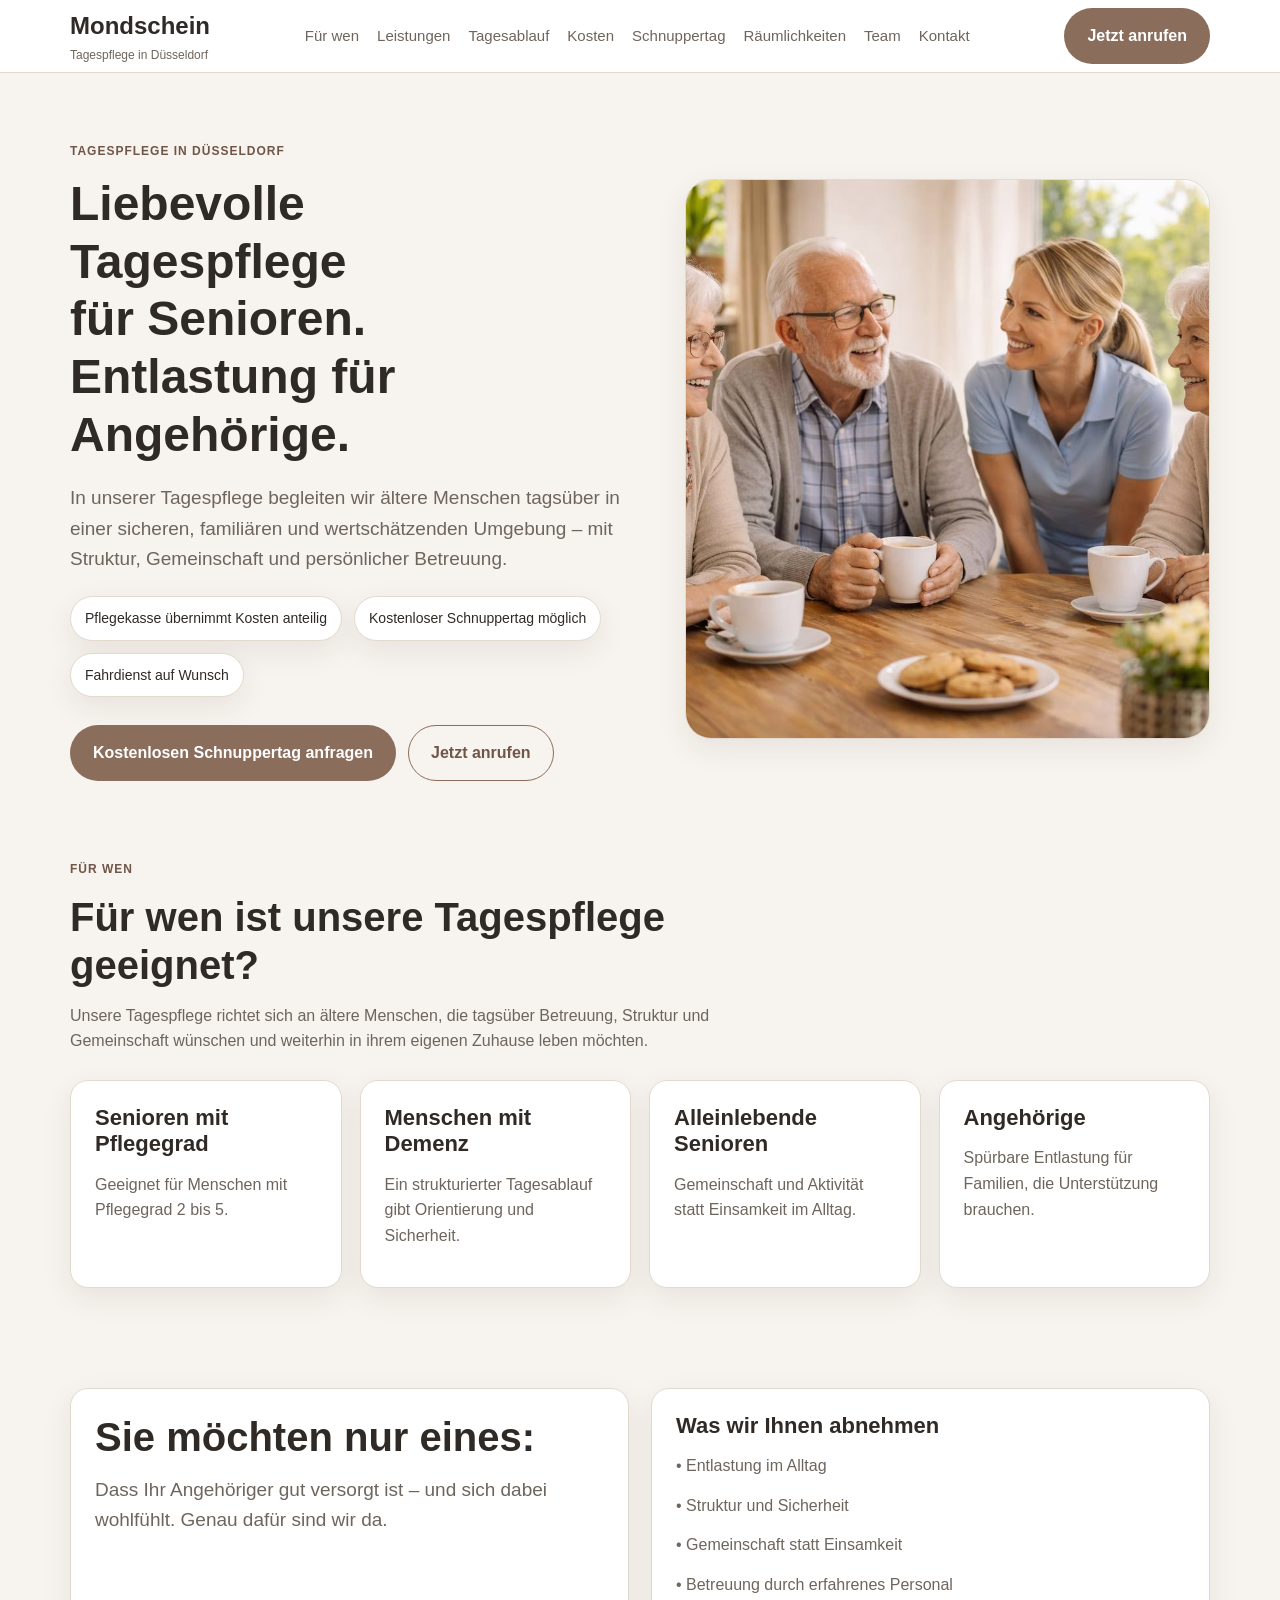
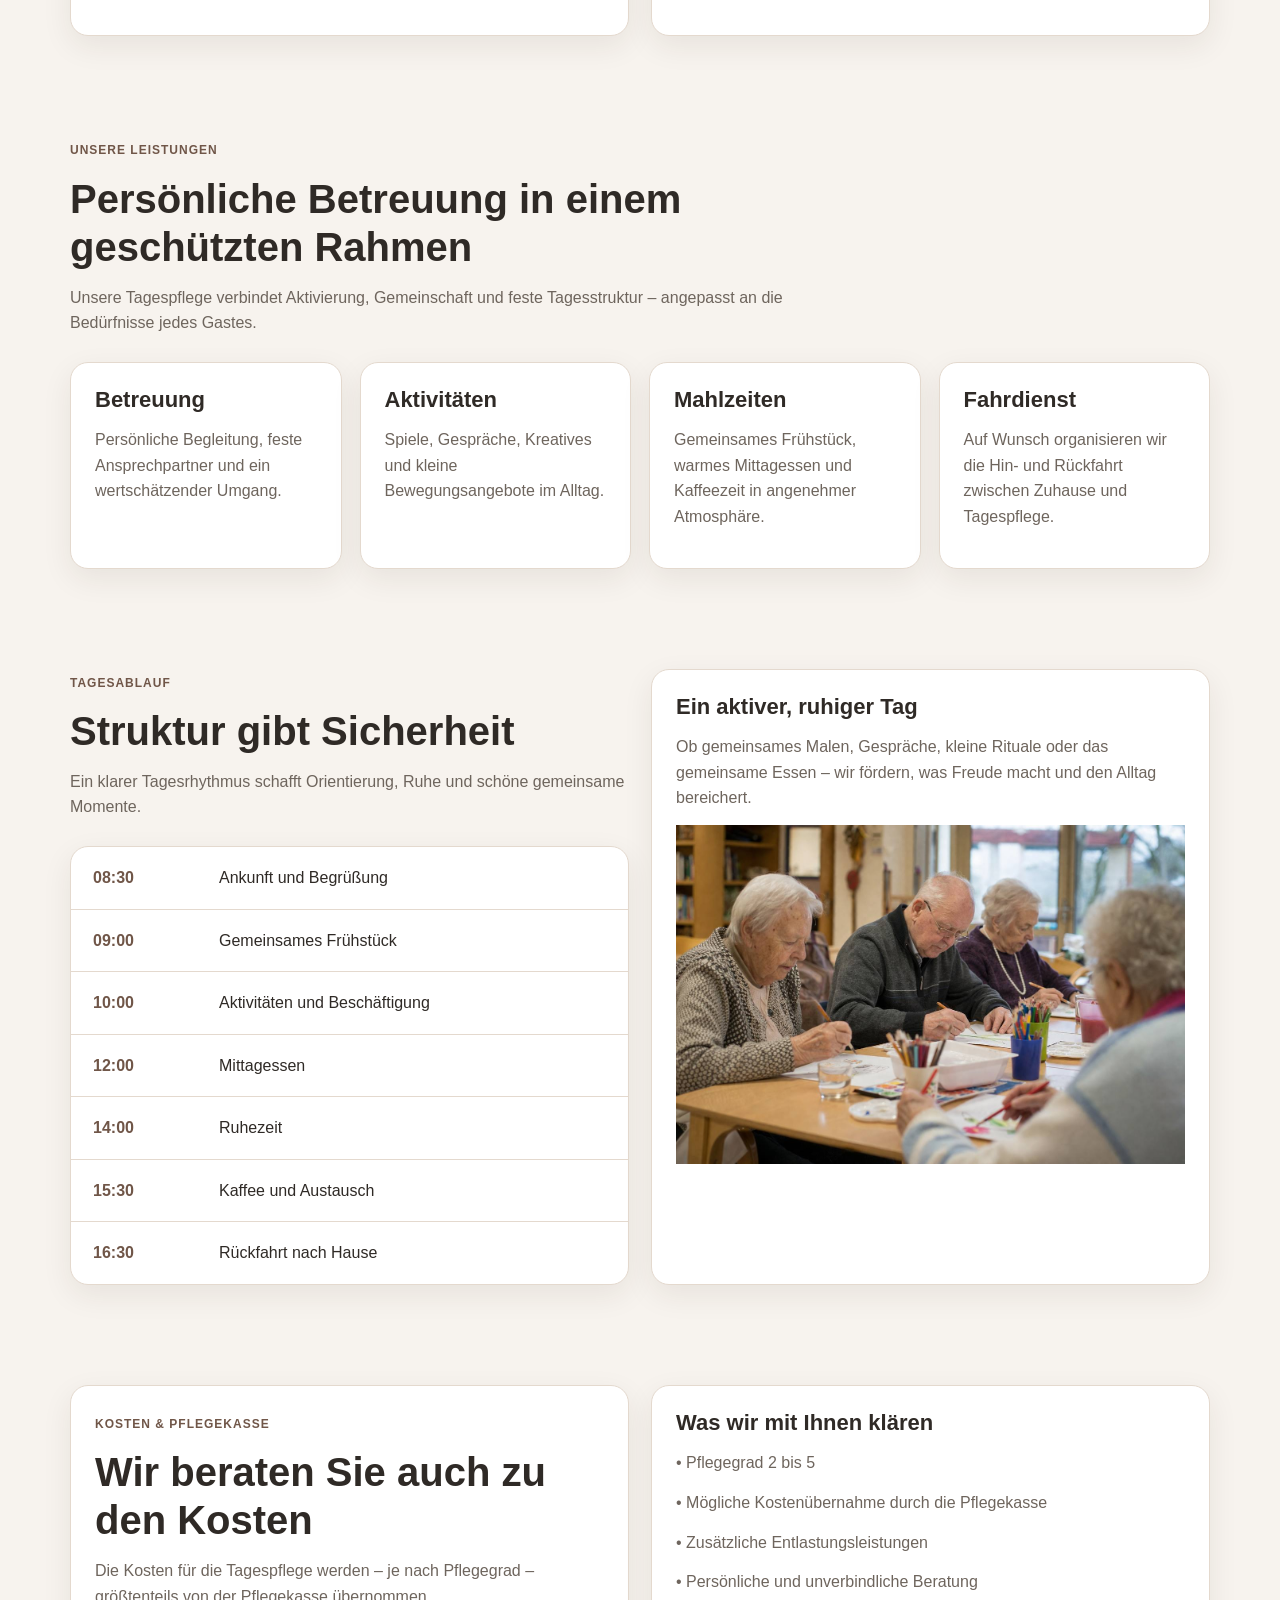
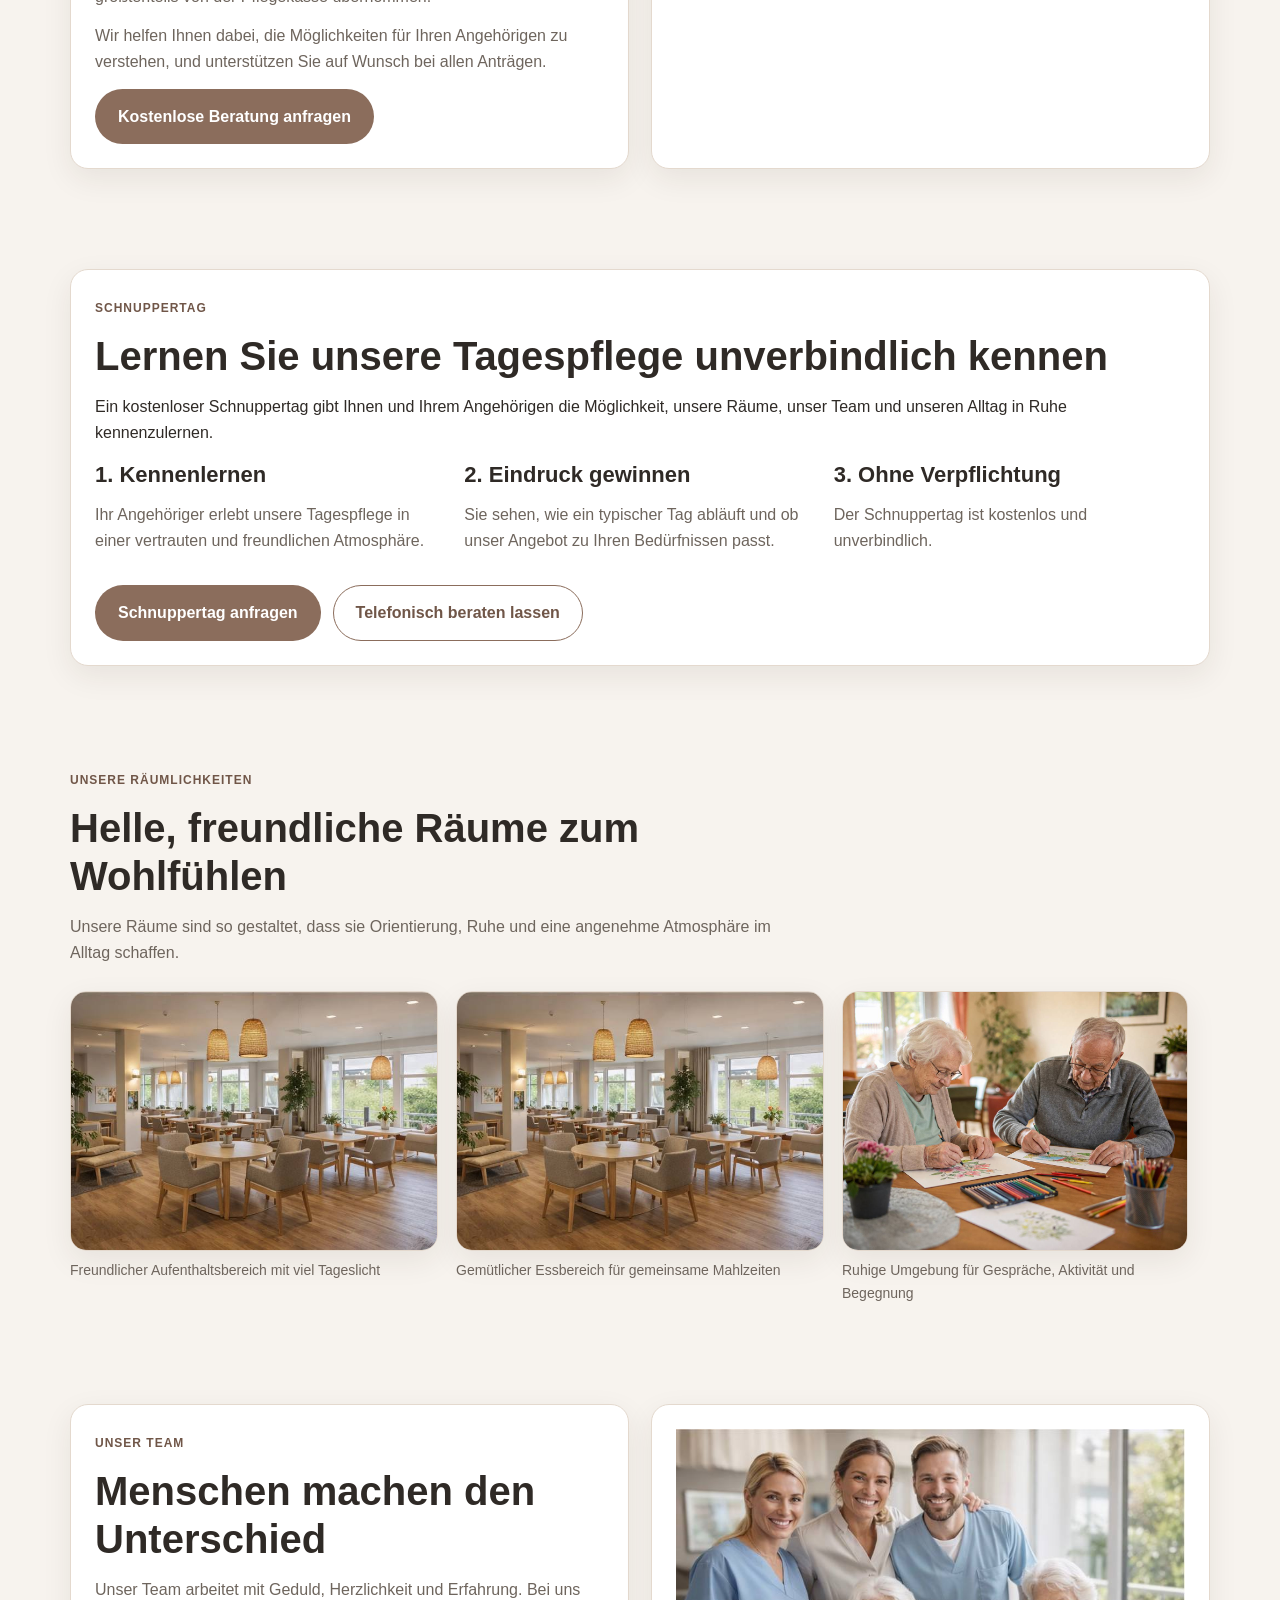
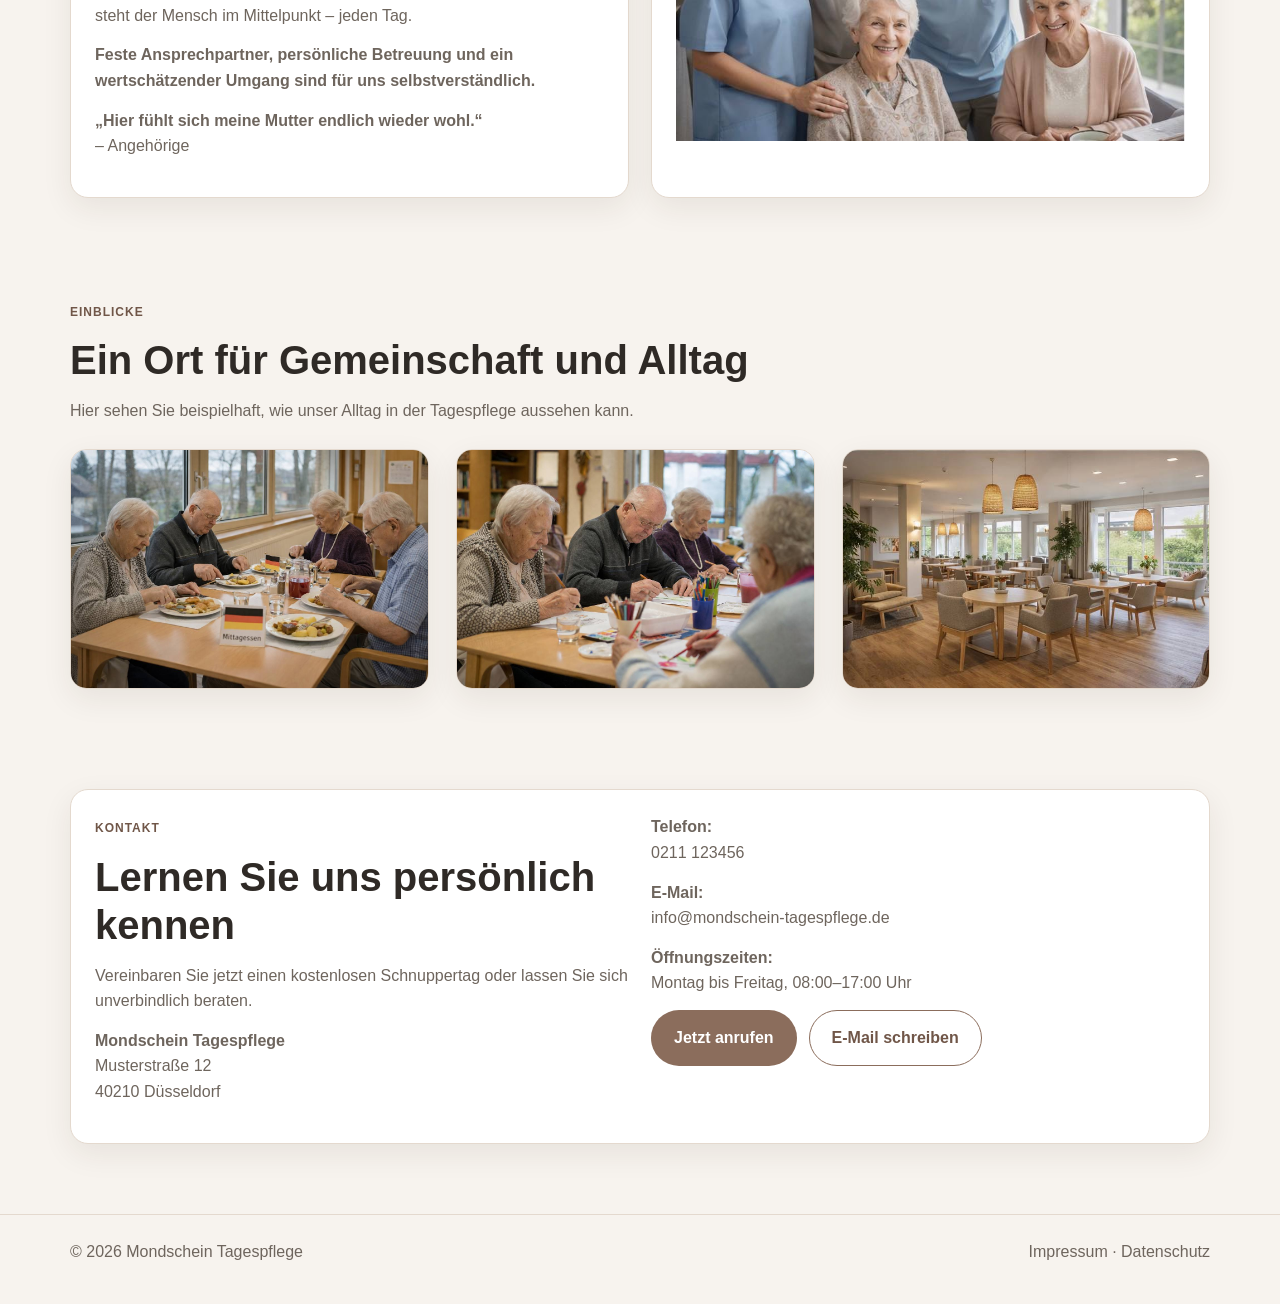
==== commit 60746634: "Update index.html" ====
--- a/index.html
+++ b/index.html
@@ -43,7 +43,7 @@
     .hero-grid{display:grid;grid-template-columns:1.05fr .95fr;gap:34px;align-items:center}
     .eyebrow{display:inline-block;margin-bottom:14px;font-size:12px;font-weight:700;letter-spacing:1px;text-transform:uppercase;color:var(--accent-dark)}
     h1,h2,h3{line-height:1.2;margin:0 0 14px}
-    h1{font-size:clamp(34px,5vw,58px);max-width:11ch}
+    h1{font-size:clamp(28px,4.2vw,48px);max-width:13ch;margin-bottom:20px}
     h2{font-size:clamp(28px,3.5vw,40px)}
     h3{font-size:22px}
     p{margin:0 0 14px}
@@ -51,7 +51,7 @@
     .hero-points{display:flex;flex-wrap:wrap;gap:12px;list-style:none;padding:0;margin:22px 0 28px}
     .hero-points li{background:var(--white);border:1px solid var(--border);padding:10px 14px;border-radius:999px;box-shadow:var(--shadow);font-size:14px}
     .hero-actions{display:flex;flex-wrap:wrap;gap:12px}
-    .hero-image img{height:520px;object-fit:cover;border-radius:26px;box-shadow:var(--shadow);border:1px solid var(--border)}
+    .hero-image img{height:560px;object-fit:cover;border-radius:26px;box-shadow:var(--shadow);border:1px solid var(--border)}
 
     section{padding:30px 0 70px}
     .section-head{max-width:720px;margin-bottom:26px}
@@ -83,6 +83,7 @@
       .hero-grid,.grid-2,.grid-3,.grid-4,.contact-box{grid-template-columns:1fr}
       .nav{display:none}
       .hero-image img{height:340px}
+      h1{max-width:none}
       .day-row{grid-template-columns:1fr;gap:6px}
     }
   </style>
@@ -110,7 +111,7 @@
       <div class="container hero-grid">
         <div>
           <span class="eyebrow">Tagespflege in Düsseldorf</span>
-          <h1>Liebevolle Tagespflege für Senioren. Entlastung für Angehörige.</h1>
+          <h1>Liebevolle Tagespflege für Senioren.<br>Entlastung für Angehörige.</h1>
           <p class="lead">In unserer Tagespflege begleiten wir ältere Menschen tagsüber in einer sicheren, familiären und wertschätzenden Umgebung – mit Struktur, Gemeinschaft und persönlicher Betreuung.</p>
           <ul class="hero-points">
             <li>Pflegekasse übernimmt Kosten anteilig</li>
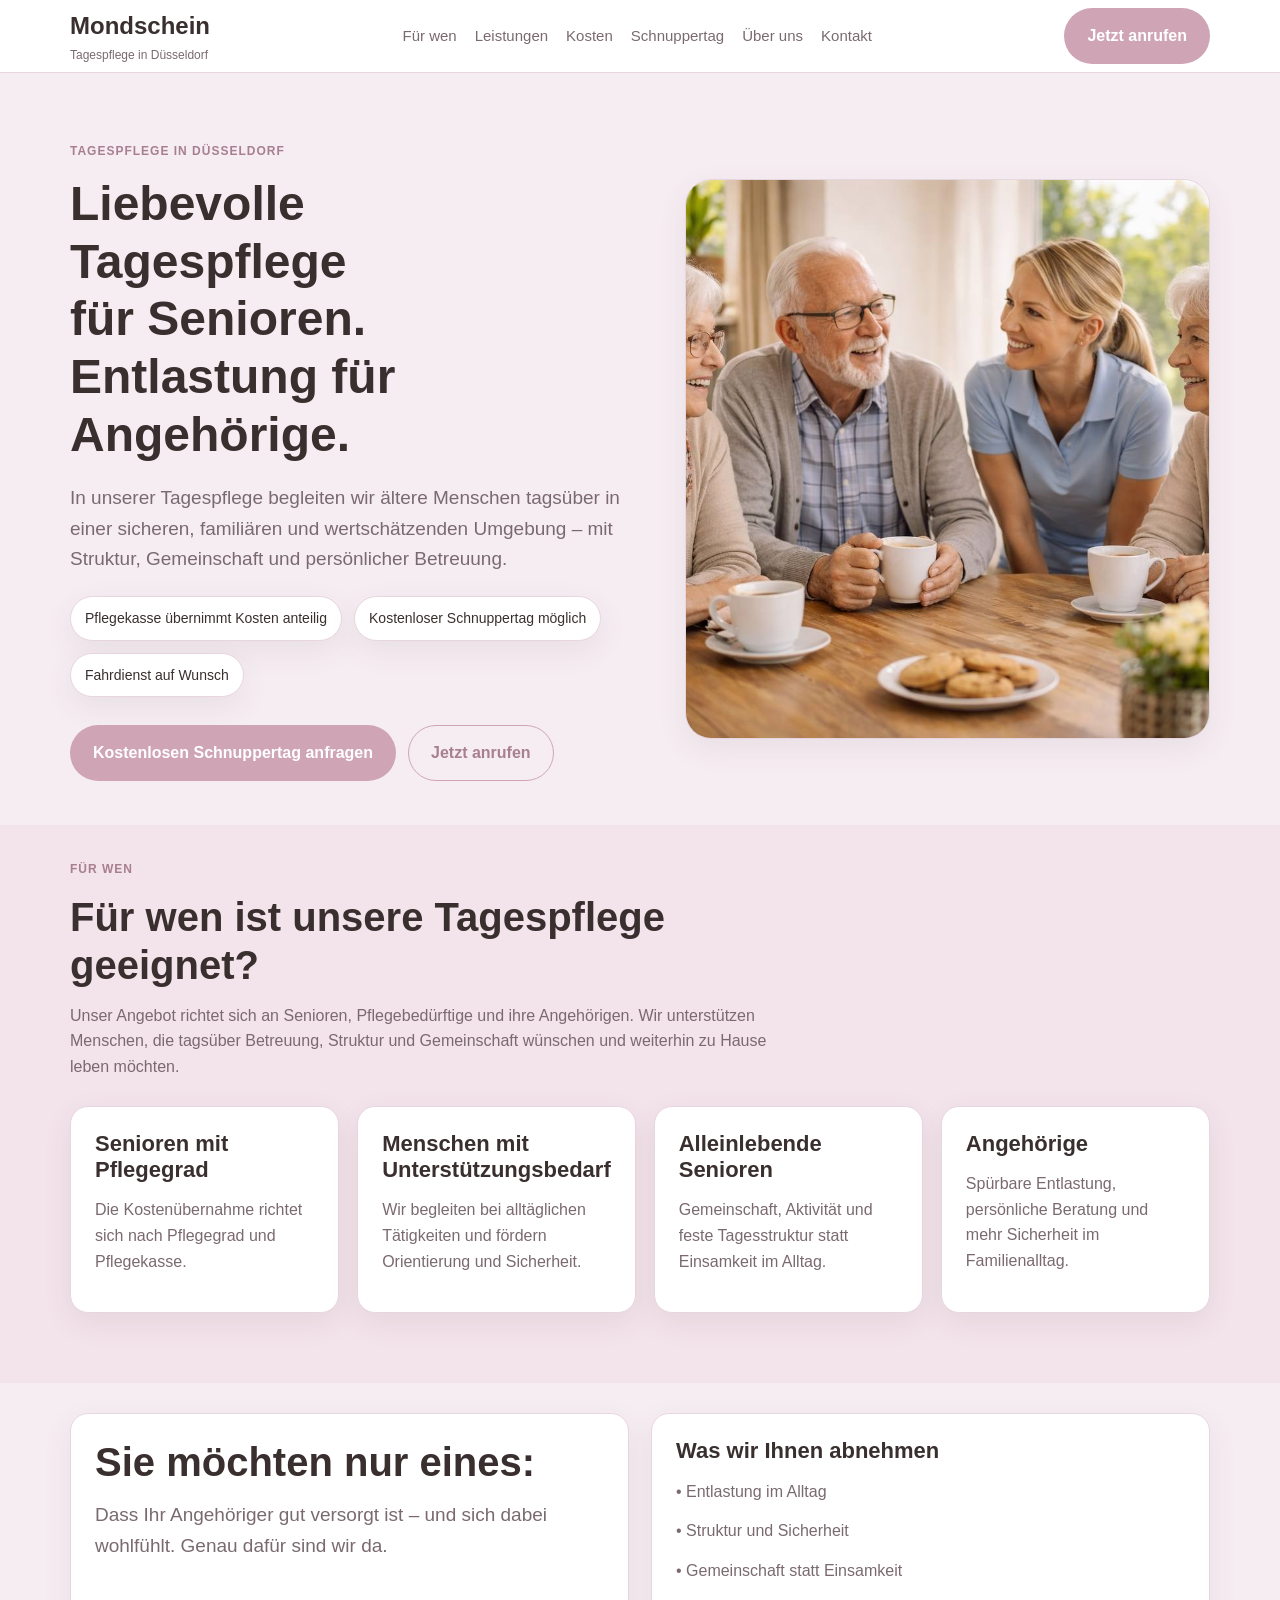
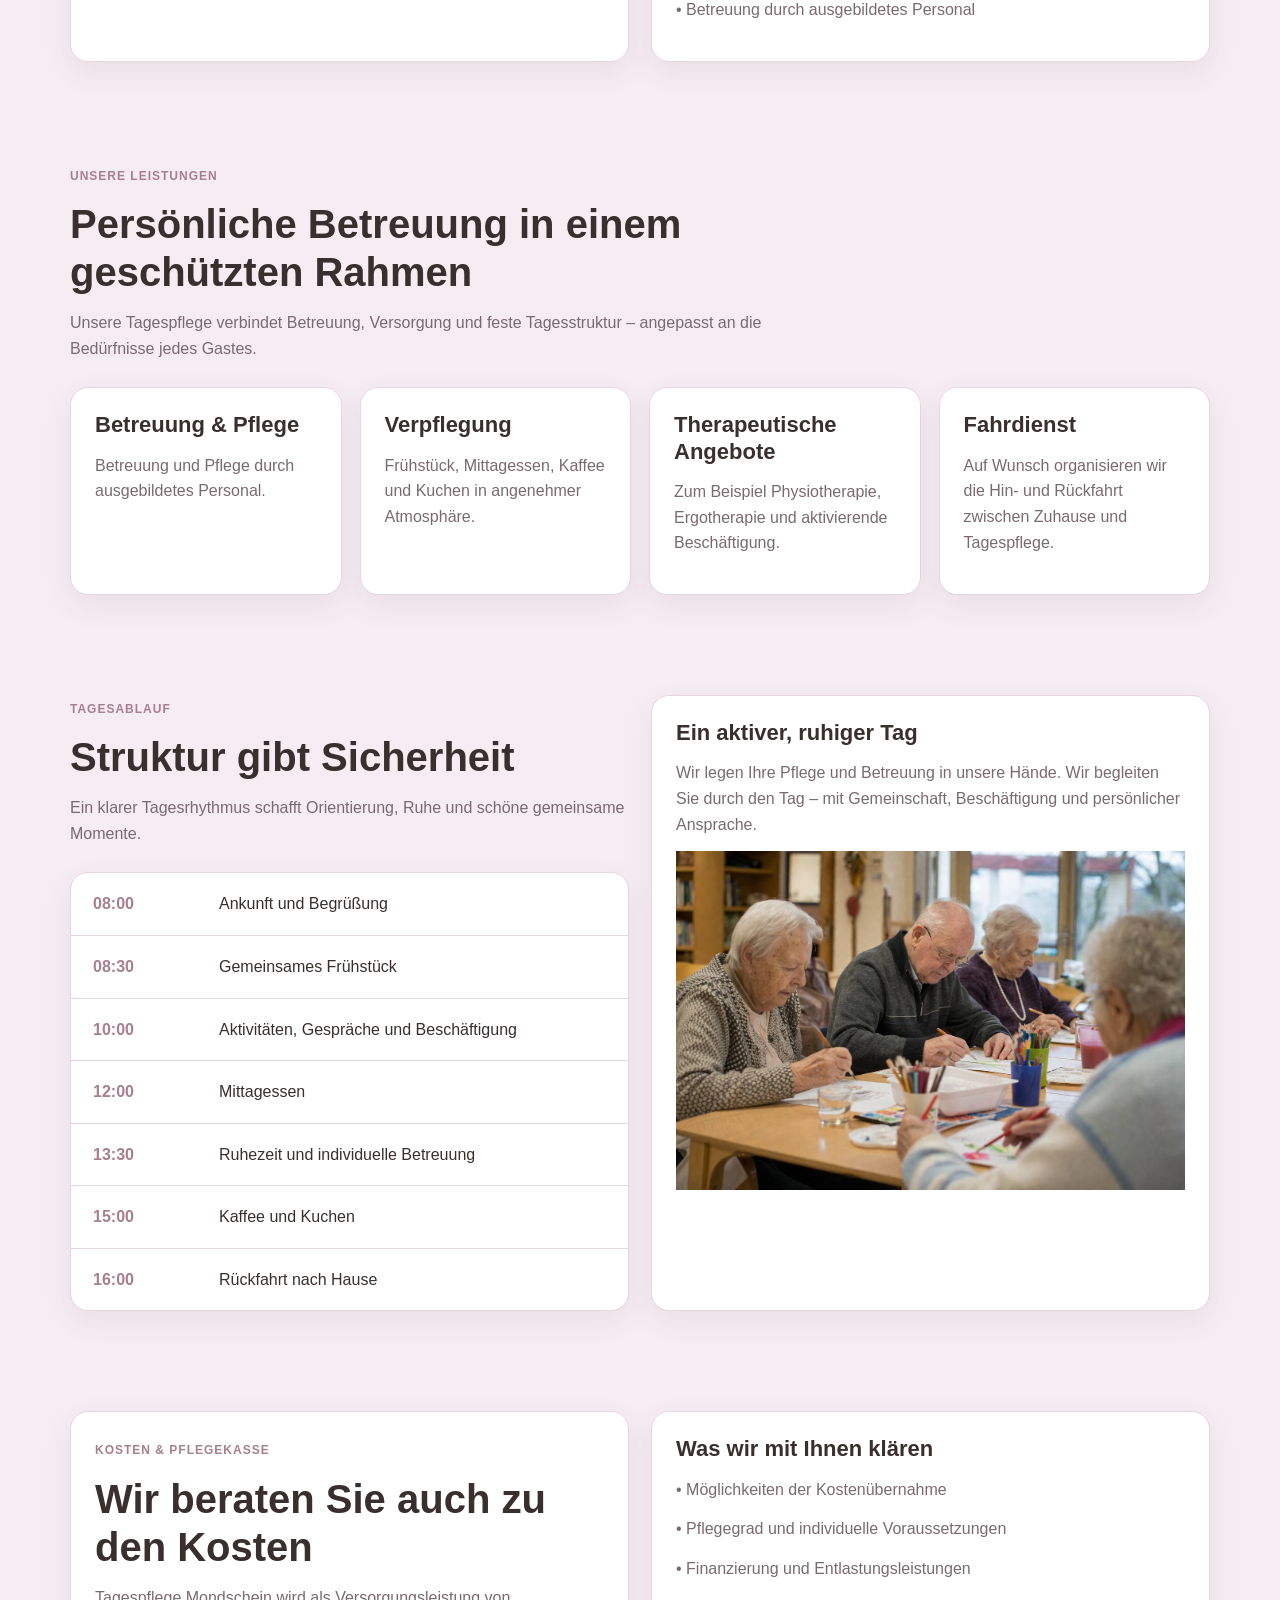
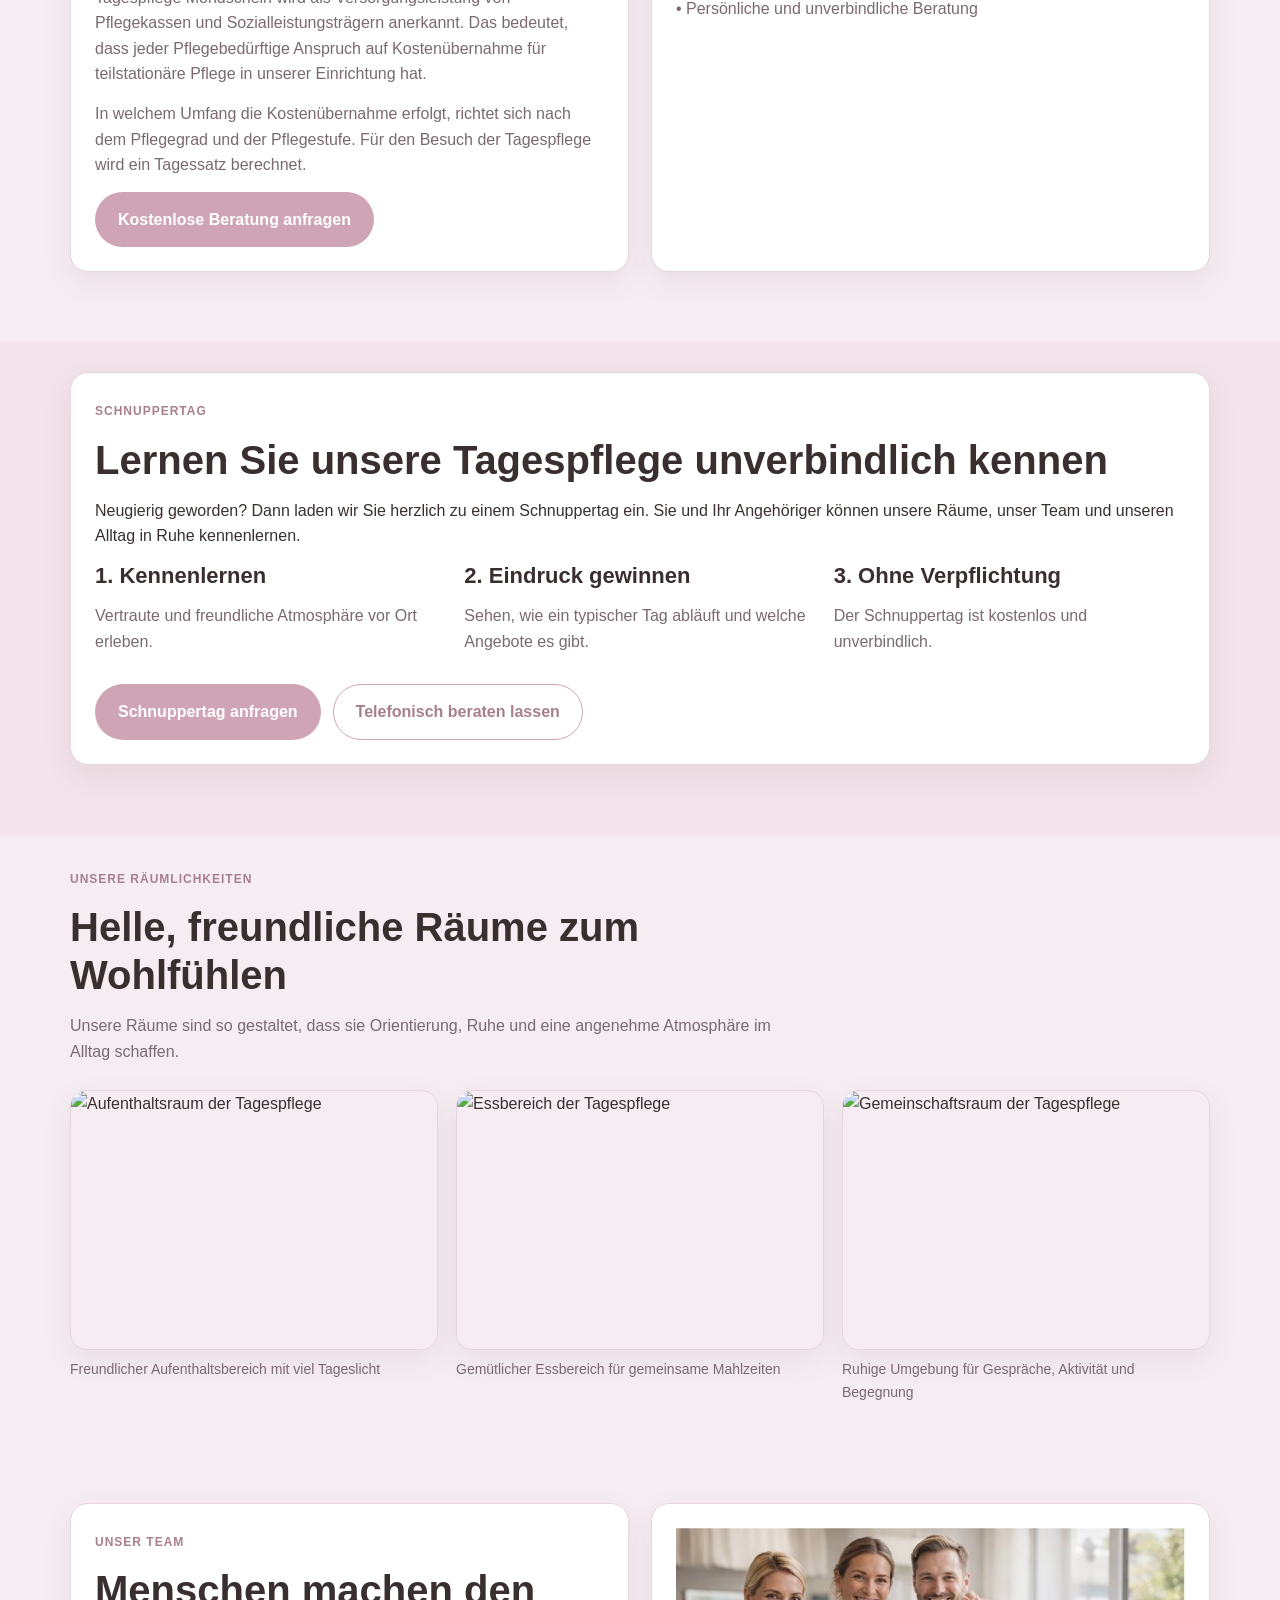
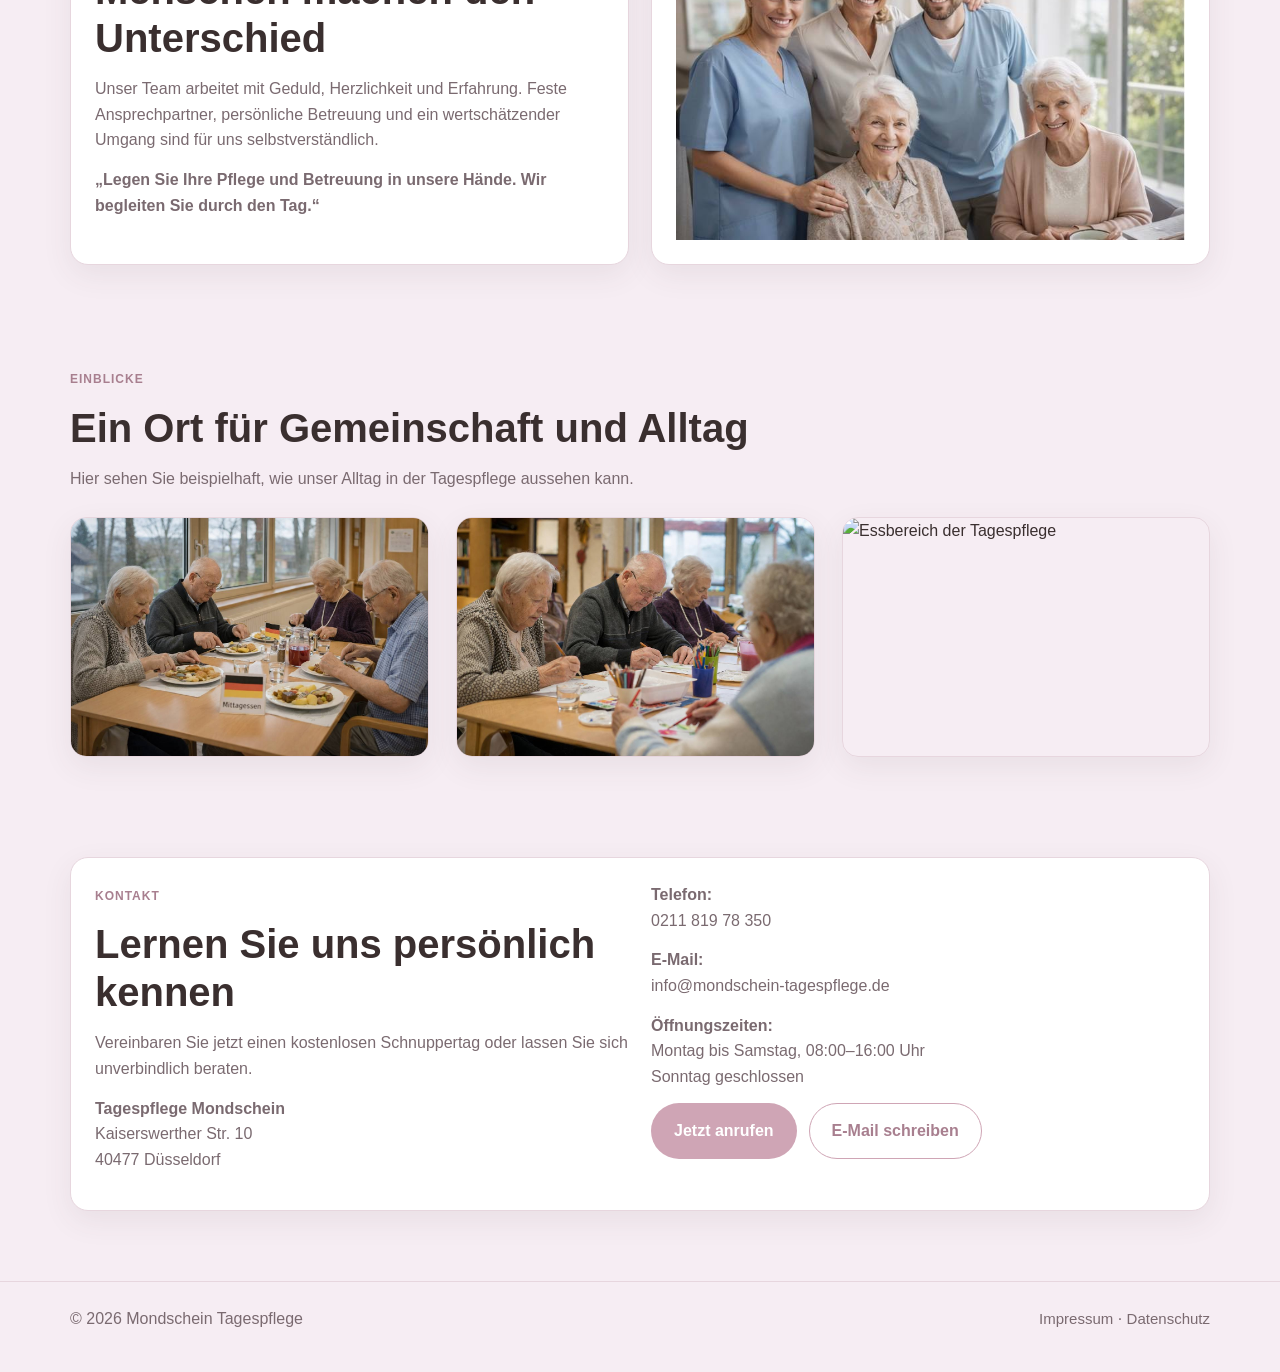
==== commit 0d7aeca6: "Add files via upload" ====
--- a/index.html
+++ b/index.html
@@ -1,354 +1,46 @@
-<!DOCTYPE html>
-<html lang="de">
-<head>
-  <meta charset="UTF-8">
-  <meta name="viewport" content="width=device-width, initial-scale=1.0">
-  <title>Mondschein Tagespflege in Düsseldorf</title>
-  <meta name="description" content="Mondschein Tagespflege in Düsseldorf – liebevolle Tagespflege für Senioren, Entlastung für Angehörige, kostenloser Schnuppertag und persönliche Beratung.">
-  <style>
-    :root{
-      --bg:#f7f3ee;
-      --white:#ffffff;
-      --text:#2f2a26;
-      --muted:#6e655d;
-      --accent:#8b6d5c;
-      --accent-dark:#705648;
-      --border:#e4d9ce;
-      --max:1140px;
-      --radius:18px;
-      --shadow:0 10px 30px rgba(50,40,30,.08);
-    }
-    *{box-sizing:border-box}
-    html{scroll-behavior:smooth}
-    body{margin:0;font-family:Arial,Helvetica,sans-serif;background:var(--bg);color:var(--text);line-height:1.6}
-    img{max-width:100%;display:block}
-    a{text-decoration:none;color:inherit}
-    .container{width:min(var(--max),calc(100% - 32px));margin:0 auto}
-
-    .topbar{position:sticky;top:0;z-index:1000;background:rgba(255,255,255,.96);backdrop-filter:blur(8px);border-bottom:1px solid var(--border)}
-    .topbar-inner{display:flex;align-items:center;justify-content:space-between;gap:20px;min-height:72px}
-    .brand{font-size:24px;font-weight:700}
-    .brand small{display:block;font-size:12px;color:var(--muted);font-weight:400}
-    .nav{display:flex;gap:18px;flex-wrap:wrap}
-    .nav a{font-size:15px;color:var(--muted)}
-    .nav a:hover{color:var(--accent-dark)}
-
-    .btn{display:inline-block;padding:14px 22px;border-radius:999px;font-weight:700;transition:.2s ease;border:1px solid transparent}
-    .btn-primary{background:var(--accent);color:#fff}
-    .btn-primary:hover{background:var(--accent-dark)}
-    .btn-secondary{background:transparent;color:var(--accent-dark);border-color:var(--accent)}
-    .btn-secondary:hover{background:#f1e8e1}
-
-    .hero{padding:64px 0 44px}
-    .hero-grid{display:grid;grid-template-columns:1.05fr .95fr;gap:34px;align-items:center}
-    .eyebrow{display:inline-block;margin-bottom:14px;font-size:12px;font-weight:700;letter-spacing:1px;text-transform:uppercase;color:var(--accent-dark)}
-    h1,h2,h3{line-height:1.2;margin:0 0 14px}
-    h1{font-size:clamp(28px,4.2vw,48px);max-width:13ch;margin-bottom:20px}
-    h2{font-size:clamp(28px,3.5vw,40px)}
-    h3{font-size:22px}
-    p{margin:0 0 14px}
-    .lead{font-size:19px;color:var(--muted);max-width:58ch}
-    .hero-points{display:flex;flex-wrap:wrap;gap:12px;list-style:none;padding:0;margin:22px 0 28px}
-    .hero-points li{background:var(--white);border:1px solid var(--border);padding:10px 14px;border-radius:999px;box-shadow:var(--shadow);font-size:14px}
-    .hero-actions{display:flex;flex-wrap:wrap;gap:12px}
-    .hero-image img{height:560px;object-fit:cover;border-radius:26px;box-shadow:var(--shadow);border:1px solid var(--border)}
-
-    section{padding:30px 0 70px}
-    .section-head{max-width:720px;margin-bottom:26px}
-    .section-head p{color:var(--muted)}
-
-    .grid-2{display:grid;grid-template-columns:1fr 1fr;gap:22px}
-    .grid-3{display:grid;grid-template-columns:repeat(3,1fr);gap:18px}
-    .grid-4{display:grid;grid-template-columns:repeat(4,1fr);gap:18px}
-
-    .card{background:var(--white);border:1px solid var(--border);border-radius:var(--radius);padding:24px;box-shadow:var(--shadow)}
-    .card p,.muted{color:var(--muted)}
-
-    .day-plan{background:var(--white);border:1px solid var(--border);border-radius:var(--radius);overflow:hidden;box-shadow:var(--shadow)}
-    .day-row{display:grid;grid-template-columns:110px 1fr;padding:18px 22px;border-bottom:1px solid var(--border);gap:16px}
-    .day-row:last-child{border-bottom:none}
-    .time{font-weight:700;color:var(--accent-dark)}
-
-    .gallery img{height:240px;object-fit:cover;border-radius:16px;border:1px solid var(--border);box-shadow:var(--shadow)}
-    .room img{height:260px;object-fit:cover;border-radius:16px;border:1px solid var(--border);box-shadow:var(--shadow)}
-    .caption{font-size:14px;color:var(--muted);margin-top:8px}
-
-    .contact-box{display:grid;grid-template-columns:1fr 1fr;gap:22px}
-    .cta-strip{background:var(--white);border:1px solid var(--border);border-radius:var(--radius);padding:24px;box-shadow:var(--shadow)}
-    .cta-strip p{margin-bottom:16px}
-    .footer{border-top:1px solid var(--border);padding:24px 0 40px;color:var(--muted)}
-    .footer-inner{display:flex;justify-content:space-between;gap:20px;flex-wrap:wrap}
-
-    @media (max-width: 980px){
-      .hero-grid,.grid-2,.grid-3,.grid-4,.contact-box{grid-template-columns:1fr}
-      .nav{display:none}
-      .hero-image img{height:340px}
-      h1{max-width:none}
-      .day-row{grid-template-columns:1fr;gap:6px}
-    }
-  </style>
-</head>
-<body>
-  <header class="topbar">
-    <div class="container topbar-inner">
-      <div class="brand">Mondschein<small>Tagespflege in Düsseldorf</small></div>
-      <nav class="nav">
-        <a href="#fuer-wen">Für wen</a>
-        <a href="#leistungen">Leistungen</a>
-        <a href="#ablauf">Tagesablauf</a>
-        <a href="#kosten">Kosten</a>
-        <a href="#schnuppertag">Schnuppertag</a>
-        <a href="#raeume">Räumlichkeiten</a>
-        <a href="#team">Team</a>
-        <a href="#kontakt">Kontakt</a>
-      </nav>
-      <a class="btn btn-primary" href="tel:+49211123456">Jetzt anrufen</a>
+<!DOCTYPE html><html lang="de"><head><meta charset="UTF-8"><meta name="viewport" content="width=device-width, initial-scale=1.0"><link rel="stylesheet" href="styles.css"><title>Mondschein Tagespflege in Düsseldorf</title><meta name="description" content="Mondschein Tagespflege in Düsseldorf – liebevolle Tagespflege für Senioren, Entlastung für Angehörige, kostenloser Schnuppertag und persönliche Beratung."></head><body>
+<header class="topbar">
+  <div class="container topbar-inner">
+    <div class="brand">Mondschein<small>Tagespflege in Düsseldorf</small></div>
+    <nav class="nav">
+      <a href="index.html#fuer-wen">Für wen</a>
+      <a href="leistungen.html">Leistungen</a>
+      <a href="kosten.html">Kosten</a>
+      <a href="schnuppertag.html">Schnuppertag</a>
+      <a href="ueber-uns.html">Über uns</a>
+      <a href="kontakt.html">Kontakt</a>
+    </nav>
+    <div class="topbar-actions">
+      <a class="btn btn-primary" href="tel:+4921181978350">Jetzt anrufen</a>
+      <button class="menu-toggle" type="button" aria-expanded="false" aria-controls="mobile-menu">Menü</button>
     </div>
-  </header>
-
-  <main>
-    <section class="hero">
-      <div class="container hero-grid">
-        <div>
-          <span class="eyebrow">Tagespflege in Düsseldorf</span>
-          <h1>Liebevolle Tagespflege für Senioren.<br>Entlastung für Angehörige.</h1>
-          <p class="lead">In unserer Tagespflege begleiten wir ältere Menschen tagsüber in einer sicheren, familiären und wertschätzenden Umgebung – mit Struktur, Gemeinschaft und persönlicher Betreuung.</p>
-          <ul class="hero-points">
-            <li>Pflegekasse übernimmt Kosten anteilig</li>
-            <li>Kostenloser Schnuppertag möglich</li>
-            <li>Fahrdienst auf Wunsch</li>
-          </ul>
-          <div class="hero-actions">
-            <a class="btn btn-primary" href="#kontakt">Kostenlosen Schnuppertag anfragen</a>
-            <a class="btn btn-secondary" href="tel:+49211123456">Jetzt anrufen</a>
-          </div>
-        </div>
-        <div class="hero-image">
-          <img src="images/hero.jpg" alt="Senioren in der Tagespflege beim gemeinsamen Essen">
-        </div>
-      </div>
-    </section>
-
-    <section id="fuer-wen">
-      <div class="container">
-        <div class="section-head">
-          <span class="eyebrow">Für wen</span>
-          <h2>Für wen ist unsere Tagespflege geeignet?</h2>
-          <p>Unsere Tagespflege richtet sich an ältere Menschen, die tagsüber Betreuung, Struktur und Gemeinschaft wünschen und weiterhin in ihrem eigenen Zuhause leben möchten.</p>
-        </div>
-        <div class="grid-4">
-          <div class="card">
-            <h3>Senioren mit Pflegegrad</h3>
-            <p>Geeignet für Menschen mit Pflegegrad 2 bis 5.</p>
-          </div>
-          <div class="card">
-            <h3>Menschen mit Demenz</h3>
-            <p>Ein strukturierter Tagesablauf gibt Orientierung und Sicherheit.</p>
-          </div>
-          <div class="card">
-            <h3>Alleinlebende Senioren</h3>
-            <p>Gemeinschaft und Aktivität statt Einsamkeit im Alltag.</p>
-          </div>
-          <div class="card">
-            <h3>Angehörige</h3>
-            <p>Spürbare Entlastung für Familien, die Unterstützung brauchen.</p>
-          </div>
-        </div>
-      </div>
-    </section>
-
-    <section>
-      <div class="container grid-2">
-        <div class="card">
-          <h2>Sie möchten nur eines:</h2>
-          <p class="lead">Dass Ihr Angehöriger gut versorgt ist – und sich dabei wohlfühlt. Genau dafür sind wir da.</p>
-        </div>
-        <div class="card">
-          <h3>Was wir Ihnen abnehmen</h3>
-          <p>• Entlastung im Alltag</p>
-          <p>• Struktur und Sicherheit</p>
-          <p>• Gemeinschaft statt Einsamkeit</p>
-          <p>• Betreuung durch erfahrenes Personal</p>
-        </div>
-      </div>
-    </section>
-
-    <section id="leistungen">
-      <div class="container">
-        <div class="section-head">
-          <span class="eyebrow">Unsere Leistungen</span>
-          <h2>Persönliche Betreuung in einem geschützten Rahmen</h2>
-          <p>Unsere Tagespflege verbindet Aktivierung, Gemeinschaft und feste Tagesstruktur – angepasst an die Bedürfnisse jedes Gastes.</p>
-        </div>
-        <div class="grid-4">
-          <div class="card"><h3>Betreuung</h3><p>Persönliche Begleitung, feste Ansprechpartner und ein wertschätzender Umgang.</p></div>
-          <div class="card"><h3>Aktivitäten</h3><p>Spiele, Gespräche, Kreatives und kleine Bewegungsangebote im Alltag.</p></div>
-          <div class="card"><h3>Mahlzeiten</h3><p>Gemeinsames Frühstück, warmes Mittagessen und Kaffeezeit in angenehmer Atmosphäre.</p></div>
-          <div class="card"><h3>Fahrdienst</h3><p>Auf Wunsch organisieren wir die Hin- und Rückfahrt zwischen Zuhause und Tagespflege.</p></div>
-        </div>
-      </div>
-    </section>
-
-    <section id="ablauf">
-      <div class="container grid-2">
-        <div>
-          <div class="section-head">
-            <span class="eyebrow">Tagesablauf</span>
-            <h2>Struktur gibt Sicherheit</h2>
-            <p>Ein klarer Tagesrhythmus schafft Orientierung, Ruhe und schöne gemeinsame Momente.</p>
-          </div>
-          <div class="day-plan">
-            <div class="day-row"><div class="time">08:30</div><div>Ankunft und Begrüßung</div></div>
-            <div class="day-row"><div class="time">09:00</div><div>Gemeinsames Frühstück</div></div>
-            <div class="day-row"><div class="time">10:00</div><div>Aktivitäten und Beschäftigung</div></div>
-            <div class="day-row"><div class="time">12:00</div><div>Mittagessen</div></div>
-            <div class="day-row"><div class="time">14:00</div><div>Ruhezeit</div></div>
-            <div class="day-row"><div class="time">15:30</div><div>Kaffee und Austausch</div></div>
-            <div class="day-row"><div class="time">16:30</div><div>Rückfahrt nach Hause</div></div>
-          </div>
-        </div>
-        <div class="card">
-          <h3>Ein aktiver, ruhiger Tag</h3>
-          <p>Ob gemeinsames Malen, Gespräche, kleine Rituale oder das gemeinsame Essen – wir fördern, was Freude macht und den Alltag bereichert.</p>
-          <img src="images/aktivitaet.jpg" alt="Senioren bei einer Aktivität in der Tagespflege">
-        </div>
-      </div>
-    </section>
-
-    <section id="kosten">
-      <div class="container grid-2">
-        <div class="card">
-          <span class="eyebrow">Kosten & Pflegekasse</span>
-          <h2>Wir beraten Sie auch zu den Kosten</h2>
-          <p>Die Kosten für die Tagespflege werden – je nach Pflegegrad – größtenteils von der Pflegekasse übernommen.</p>
-          <p>Wir helfen Ihnen dabei, die Möglichkeiten für Ihren Angehörigen zu verstehen, und unterstützen Sie auf Wunsch bei allen Anträgen.</p>
-          <div class="hero-actions">
-            <a class="btn btn-primary" href="#kontakt">Kostenlose Beratung anfragen</a>
-          </div>
-        </div>
-        <div class="card">
-          <h3>Was wir mit Ihnen klären</h3>
-          <p>• Pflegegrad 2 bis 5</p>
-          <p>• Mögliche Kostenübernahme durch die Pflegekasse</p>
-          <p>• Zusätzliche Entlastungsleistungen</p>
-          <p>• Persönliche und unverbindliche Beratung</p>
-        </div>
-      </div>
-    </section>
-
-    <section id="schnuppertag">
-      <div class="container">
-        <div class="cta-strip">
-          <span class="eyebrow">Schnuppertag</span>
-          <h2>Lernen Sie unsere Tagespflege unverbindlich kennen</h2>
-          <p>Ein kostenloser Schnuppertag gibt Ihnen und Ihrem Angehörigen die Möglichkeit, unsere Räume, unser Team und unseren Alltag in Ruhe kennenzulernen.</p>
-          <div class="grid-3">
-            <div>
-              <h3>1. Kennenlernen</h3>
-              <p class="muted">Ihr Angehöriger erlebt unsere Tagespflege in einer vertrauten und freundlichen Atmosphäre.</p>
-            </div>
-            <div>
-              <h3>2. Eindruck gewinnen</h3>
-              <p class="muted">Sie sehen, wie ein typischer Tag abläuft und ob unser Angebot zu Ihren Bedürfnissen passt.</p>
-            </div>
-            <div>
-              <h3>3. Ohne Verpflichtung</h3>
-              <p class="muted">Der Schnuppertag ist kostenlos und unverbindlich.</p>
-            </div>
-          </div>
-          <div class="hero-actions" style="margin-top:16px;">
-            <a class="btn btn-primary" href="#kontakt">Schnuppertag anfragen</a>
-            <a class="btn btn-secondary" href="tel:+49211123456">Telefonisch beraten lassen</a>
-          </div>
-        </div>
-      </div>
-    </section>
-
-    <section id="raeume">
-      <div class="container">
-        <div class="section-head">
-          <span class="eyebrow">Unsere Räumlichkeiten</span>
-          <h2>Helle, freundliche Räume zum Wohlfühlen</h2>
-          <p>Unsere Räume sind so gestaltet, dass sie Orientierung, Ruhe und eine angenehme Atmosphäre im Alltag schaffen.</p>
-        </div>
-        <div class="grid-3 room">
-          <div>
-            <img src="images/raum1.jpg" alt="Aufenthaltsraum der Tagespflege">
-            <div class="caption">Freundlicher Aufenthaltsbereich mit viel Tageslicht</div>
-          </div>
-          <div>
-            <img src="images/raum2.jpg" alt="Essbereich der Tagespflege">
-            <div class="caption">Gemütlicher Essbereich für gemeinsame Mahlzeiten</div>
-          </div>
-          <div>
-            <img src="images/raum3.jpg" alt="Gemeinschaftsraum der Tagespflege">
-            <div class="caption">Ruhige Umgebung für Gespräche, Aktivität und Begegnung</div>
-          </div>
-        </div>
-      </div>
-    </section>
-
-    <section id="team">
-      <div class="container grid-2">
-        <div class="card">
-          <span class="eyebrow">Unser Team</span>
-          <h2>Menschen machen den Unterschied</h2>
-          <p>Unser Team arbeitet mit Geduld, Herzlichkeit und Erfahrung. Bei uns steht der Mensch im Mittelpunkt – jeden Tag.</p>
-          <p><strong>Feste Ansprechpartner, persönliche Betreuung und ein wertschätzender Umgang sind für uns selbstverständlich.</strong></p>
-          <p><strong>„Hier fühlt sich meine Mutter endlich wieder wohl.“</strong><br><span class="muted">– Angehörige</span></p>
-        </div>
-        <div class="card">
-          <img src="images/team.jpg" alt="Team der Tagespflege">
-        </div>
-      </div>
-    </section>
-
-    <section>
-      <div class="container">
-        <div class="section-head">
-          <span class="eyebrow">Einblicke</span>
-          <h2>Ein Ort für Gemeinschaft und Alltag</h2>
-          <p>Hier sehen Sie beispielhaft, wie unser Alltag in der Tagespflege aussehen kann.</p>
-        </div>
-        <div class="grid-3 gallery">
-          <img src="images/essen.jpg" alt="Senioren beim Mittagessen in der Tagespflege">
-          <img src="images/aktivitaet.jpg" alt="Gemeinsame Aktivität in der Tagespflege">
-          <img src="images/raum2.jpg" alt="Essbereich der Tagespflege">
-        </div>
-      </div>
-    </section>
-
-    <section id="kontakt">
-      <div class="container">
-        <div class="card contact-box">
-          <div>
-            <span class="eyebrow">Kontakt</span>
-            <h2>Lernen Sie uns persönlich kennen</h2>
-            <p>Vereinbaren Sie jetzt einen kostenlosen Schnuppertag oder lassen Sie sich unverbindlich beraten.</p>
-            <p><strong>Mondschein Tagespflege</strong><br>Musterstraße 12<br>40210 Düsseldorf</p>
-          </div>
-          <div>
-            <p><strong>Telefon:</strong><br><a href="tel:+49211123456">0211 123456</a></p>
-            <p><strong>E-Mail:</strong><br><a href="mailto:info@mondschein-tagespflege.de">info@mondschein-tagespflege.de</a></p>
-            <p><strong>Öffnungszeiten:</strong><br>Montag bis Freitag, 08:00–17:00 Uhr</p>
-            <div class="hero-actions">
-              <a class="btn btn-primary" href="tel:+49211123456">Jetzt anrufen</a>
-              <a class="btn btn-secondary" href="mailto:info@mondschein-tagespflege.de">E-Mail schreiben</a>
-            </div>
-          </div>
-        </div>
-      </div>
-    </section>
-  </main>
-
-  <footer class="footer">
-    <div class="container footer-inner">
-      <div>© 2026 Mondschein Tagespflege</div>
-      <div>
-        <a href="impressum.html">Impressum</a> ·
-        <a href="datenschutz.html">Datenschutz</a>
-      </div>
+  </div>
+  <div id="mobile-menu" class="mobile-menu">
+    <div class="mobile-menu-inner">
+      <a href="index.html#fuer-wen">Für wen</a>
+      <a href="leistungen.html">Leistungen</a>
+      <a href="kosten.html">Kosten</a>
+      <a href="schnuppertag.html">Schnuppertag</a>
+      <a href="ueber-uns.html">Über uns</a>
+      <a href="kontakt.html">Kontakt</a>
+      <a href="impressum.html">Impressum</a>
+      <a href="datenschutz.html">Datenschutz</a>
     </div>
-  </footer>
-</body>
-</html>
+  </div>
+</header>
+<main>
+<section class="hero"><div class="container hero-grid"><div><span class="eyebrow">Tagespflege in Düsseldorf</span><h1>Liebevolle Tagespflege für Senioren.<br>Entlastung für Angehörige.</h1><p class="lead">In unserer Tagespflege begleiten wir ältere Menschen tagsüber in einer sicheren, familiären und wertschätzenden Umgebung – mit Struktur, Gemeinschaft und persönlicher Betreuung.</p><ul class="hero-points"><li>Pflegekasse übernimmt Kosten anteilig</li><li>Kostenloser Schnuppertag möglich</li><li>Fahrdienst auf Wunsch</li></ul><div class="hero-actions"><a class="btn btn-primary" href="kontakt.html">Kostenlosen Schnuppertag anfragen</a><a class="btn btn-secondary" href="tel:+4921181978350">Jetzt anrufen</a></div></div><div class="hero-image"><img src="images/hero.jpg" alt="Senioren in der Tagespflege beim gemeinsamen Kaffeetrinken"></div></div></section>
+<section id="fuer-wen" style="background:#f3e3ea;"><div class="container"><div class="section-head"><span class="eyebrow">Für wen</span><h2>Für wen ist unsere Tagespflege geeignet?</h2><p>Unser Angebot richtet sich an Senioren, Pflegebedürftige und ihre Angehörigen. Wir unterstützen Menschen, die tagsüber Betreuung, Struktur und Gemeinschaft wünschen und weiterhin zu Hause leben möchten.</p></div><div class="grid-4"><div class="card"><h3>Senioren mit Pflegegrad</h3><p>Die Kostenübernahme richtet sich nach Pflegegrad und Pflegekasse.</p></div><div class="card"><h3>Menschen mit Unterstützungsbedarf</h3><p>Wir begleiten bei alltäglichen Tätigkeiten und fördern Orientierung und Sicherheit.</p></div><div class="card"><h3>Alleinlebende Senioren</h3><p>Gemeinschaft, Aktivität und feste Tagesstruktur statt Einsamkeit im Alltag.</p></div><div class="card"><h3>Angehörige</h3><p>Spürbare Entlastung, persönliche Beratung und mehr Sicherheit im Familienalltag.</p></div></div></div></section>
+<section><div class="container grid-2"><div class="card"><h2>Sie möchten nur eines:</h2><p class="lead">Dass Ihr Angehöriger gut versorgt ist – und sich dabei wohlfühlt. Genau dafür sind wir da.</p></div><div class="card"><h3>Was wir Ihnen abnehmen</h3><p>• Entlastung im Alltag</p><p>• Struktur und Sicherheit</p><p>• Gemeinschaft statt Einsamkeit</p><p>• Betreuung durch ausgebildetes Personal</p></div></div></section>
+<section id="leistungen"><div class="container"><div class="section-head"><span class="eyebrow">Unsere Leistungen</span><h2>Persönliche Betreuung in einem geschützten Rahmen</h2><p>Unsere Tagespflege verbindet Betreuung, Versorgung und feste Tagesstruktur – angepasst an die Bedürfnisse jedes Gastes.</p></div><div class="grid-4"><div class="card"><h3>Betreuung & Pflege</h3><p>Betreuung und Pflege durch ausgebildetes Personal.</p></div><div class="card"><h3>Verpflegung</h3><p>Frühstück, Mittagessen, Kaffee und Kuchen in angenehmer Atmosphäre.</p></div><div class="card"><h3>Therapeutische Angebote</h3><p>Zum Beispiel Physiotherapie, Ergotherapie und aktivierende Beschäftigung.</p></div><div class="card"><h3>Fahrdienst</h3><p>Auf Wunsch organisieren wir die Hin- und Rückfahrt zwischen Zuhause und Tagespflege.</p></div></div></div></section>
+<section id="ablauf"><div class="container grid-2"><div><div class="section-head"><span class="eyebrow">Tagesablauf</span><h2>Struktur gibt Sicherheit</h2><p>Ein klarer Tagesrhythmus schafft Orientierung, Ruhe und schöne gemeinsame Momente.</p></div><div class="day-plan"><div class="day-row"><div class="time">08:00</div><div>Ankunft und Begrüßung</div></div><div class="day-row"><div class="time">08:30</div><div>Gemeinsames Frühstück</div></div><div class="day-row"><div class="time">10:00</div><div>Aktivitäten, Gespräche und Beschäftigung</div></div><div class="day-row"><div class="time">12:00</div><div>Mittagessen</div></div><div class="day-row"><div class="time">13:30</div><div>Ruhezeit und individuelle Betreuung</div></div><div class="day-row"><div class="time">15:00</div><div>Kaffee und Kuchen</div></div><div class="day-row"><div class="time">16:00</div><div>Rückfahrt nach Hause</div></div></div></div><div class="card"><h3>Ein aktiver, ruhiger Tag</h3><p>Wir legen Ihre Pflege und Betreuung in unsere Hände. Wir begleiten Sie durch den Tag – mit Gemeinschaft, Beschäftigung und persönlicher Ansprache.</p><img src="images/aktivitaet.jpg" alt="Senioren bei einer Aktivität in der Tagespflege"></div></div></section>
+<section id="kosten" style="background:#f6edf3;"><div class="container grid-2"><div class="card"><span class="eyebrow">Kosten & Pflegekasse</span><h2>Wir beraten Sie auch zu den Kosten</h2><p>Tagespflege Mondschein wird als Versorgungsleistung von Pflegekassen und Sozialleistungsträgern anerkannt. Das bedeutet, dass jeder Pflegebedürftige Anspruch auf Kostenübernahme für teilstationäre Pflege in unserer Einrichtung hat.</p><p>In welchem Umfang die Kostenübernahme erfolgt, richtet sich nach dem Pflegegrad und der Pflegestufe. Für den Besuch der Tagespflege wird ein Tagessatz berechnet.</p><div class="hero-actions"><a class="btn btn-primary" href="kontakt.html">Kostenlose Beratung anfragen</a></div></div><div class="card"><h3>Was wir mit Ihnen klären</h3><p>• Möglichkeiten der Kostenübernahme</p><p>• Pflegegrad und individuelle Voraussetzungen</p><p>• Finanzierung und Entlastungsleistungen</p><p>• Persönliche und unverbindliche Beratung</p></div></div></section>
+<section id="schnuppertag" style="background:#f3e3ea;"><div class="container"><div class="cta-strip"><span class="eyebrow">Schnuppertag</span><h2>Lernen Sie unsere Tagespflege unverbindlich kennen</h2><p>Neugierig geworden? Dann laden wir Sie herzlich zu einem Schnuppertag ein. Sie und Ihr Angehöriger können unsere Räume, unser Team und unseren Alltag in Ruhe kennenlernen.</p><div class="grid-3"><div><h3>1. Kennenlernen</h3><p class="muted">Vertraute und freundliche Atmosphäre vor Ort erleben.</p></div><div><h3>2. Eindruck gewinnen</h3><p class="muted">Sehen, wie ein typischer Tag abläuft und welche Angebote es gibt.</p></div><div><h3>3. Ohne Verpflichtung</h3><p class="muted">Der Schnuppertag ist kostenlos und unverbindlich.</p></div></div><div class="hero-actions" style="margin-top:16px;"><a class="btn btn-primary" href="kontakt.html">Schnuppertag anfragen</a><a class="btn btn-secondary" href="tel:+4921181978350">Telefonisch beraten lassen</a></div></div></div></section>
+<section id="raeume"><div class="container"><div class="section-head"><span class="eyebrow">Unsere Räumlichkeiten</span><h2>Helle, freundliche Räume zum Wohlfühlen</h2><p>Unsere Räume sind so gestaltet, dass sie Orientierung, Ruhe und eine angenehme Atmosphäre im Alltag schaffen.</p></div><div class="grid-3 room"><div><img src="images/raum1.svg" alt="Aufenthaltsraum der Tagespflege"><div class="caption">Freundlicher Aufenthaltsbereich mit viel Tageslicht</div></div><div><img src="images/raum2.svg" alt="Essbereich der Tagespflege"><div class="caption">Gemütlicher Essbereich für gemeinsame Mahlzeiten</div></div><div><img src="images/raum3.svg" alt="Gemeinschaftsraum der Tagespflege"><div class="caption">Ruhige Umgebung für Gespräche, Aktivität und Begegnung</div></div></div></div></section>
+<section id="team"><div class="container grid-2"><div class="card"><span class="eyebrow">Unser Team</span><h2>Menschen machen den Unterschied</h2><p>Unser Team arbeitet mit Geduld, Herzlichkeit und Erfahrung. Feste Ansprechpartner, persönliche Betreuung und ein wertschätzender Umgang sind für uns selbstverständlich.</p><p><strong>„Legen Sie Ihre Pflege und Betreuung in unsere Hände. Wir begleiten Sie durch den Tag.“</strong></p></div><div class="card"><img src="images/team.jpg" alt="Team der Tagespflege"></div></div></section>
+<section><div class="container"><div class="section-head"><span class="eyebrow">Einblicke</span><h2>Ein Ort für Gemeinschaft und Alltag</h2><p>Hier sehen Sie beispielhaft, wie unser Alltag in der Tagespflege aussehen kann.</p></div><div class="grid-3 gallery"><img src="images/essen.jpg" alt="Senioren beim Mittagessen in der Tagespflege"><img src="images/aktivitaet.jpg" alt="Gemeinsame Aktivität in der Tagespflege"><img src="images/raum2.svg" alt="Essbereich der Tagespflege"></div></div></section>
+<section id="kontakt"><div class="container"><div class="card contact-box"><div><span class="eyebrow">Kontakt</span><h2>Lernen Sie uns persönlich kennen</h2><p>Vereinbaren Sie jetzt einen kostenlosen Schnuppertag oder lassen Sie sich unverbindlich beraten.</p><p><strong>Tagespflege Mondschein</strong><br>Kaiserswerther Str. 10<br>40477 Düsseldorf</p></div><div><p><strong>Telefon:</strong><br><a href="tel:+4921181978350">0211 819 78 350</a></p><p><strong>E-Mail:</strong><br><a href="mailto:info@mondschein-tagespflege.de">info@mondschein-tagespflege.de</a></p><p><strong>Öffnungszeiten:</strong><br>Montag bis Samstag, 08:00–16:00 Uhr<br>Sonntag geschlossen</p><div class="hero-actions"><a class="btn btn-primary" href="tel:+4921181978350">Jetzt anrufen</a><a class="btn btn-secondary" href="mailto:info@mondschein-tagespflege.de">E-Mail schreiben</a></div></div></div></div></section>
+</main>
+<footer class="footer"><div class="container footer-inner"><div>© 2026 Mondschein Tagespflege</div><div><a href="impressum.html">Impressum</a> · <a href="datenschutz.html">Datenschutz</a></div></div></footer>
+<script src="script.js"></script>
+</body></html>
--- a/styles.css
+++ b/styles.css
@@ -0,0 +1,51 @@
+
+:root{
+  --bg:#f6edf3;--white:#ffffff;--text:#3a2f2f;--muted:#7a6a70;--accent:#cfa5b5;--accent-dark:#a87f8f;
+  --border:#e7d6de;--max:1140px;--radius:18px;--shadow:0 10px 30px rgba(80,60,70,.08);
+}
+*{box-sizing:border-box} html{scroll-behavior:smooth}
+body{margin:0;font-family:Arial,Helvetica,sans-serif;background:var(--bg);color:var(--text);line-height:1.6}
+img{max-width:100%;display:block} a{text-decoration:none;color:inherit}
+.container{width:min(var(--max),calc(100% - 32px));margin:0 auto}
+.topbar{position:sticky;top:0;z-index:1000;background:rgba(255,255,255,.96);backdrop-filter:blur(8px);border-bottom:1px solid var(--border)}
+.topbar-inner{display:flex;align-items:center;justify-content:space-between;gap:20px;min-height:72px}
+.brand{font-size:24px;font-weight:700}.brand small{display:block;font-size:12px;color:var(--muted);font-weight:400}
+.nav{display:flex;gap:18px;flex-wrap:wrap}.nav a,.footer a{font-size:15px;color:var(--muted)} .nav a:hover,.footer a:hover{color:var(--accent-dark)}
+.topbar-actions{display:flex;align-items:center;gap:10px}
+.btn{display:inline-block;padding:14px 22px;border-radius:999px;font-weight:700;transition:.2s ease;border:1px solid transparent}
+.btn-primary{background:var(--accent);color:#fff}.btn-primary:hover{background:var(--accent-dark)}
+.btn-secondary{background:transparent;color:var(--accent-dark);border-color:var(--accent)} .btn-secondary:hover{background:#f1e8e1}
+.menu-toggle{display:none;background:transparent;border:1px solid var(--border);color:var(--text);padding:10px 14px;border-radius:12px;font-weight:700;cursor:pointer}
+.mobile-menu{display:none;background:rgba(255,255,255,.98);border-bottom:1px solid var(--border)}
+.mobile-menu-inner{width:min(var(--max),calc(100% - 32px));margin:0 auto;padding:10px 0 16px;display:flex;flex-direction:column;gap:10px}
+.mobile-menu a{color:var(--text);padding:10px 0;border-bottom:1px solid var(--border)} .mobile-menu a:last-child{border-bottom:none}
+.mobile-menu.is-open{display:block}
+.hero{padding:64px 0 44px}.hero-grid{display:grid;grid-template-columns:1.05fr .95fr;gap:34px;align-items:center}
+.eyebrow{display:inline-block;margin-bottom:14px;font-size:12px;font-weight:700;letter-spacing:1px;text-transform:uppercase;color:var(--accent-dark)}
+h1,h2,h3{line-height:1.2;margin:0 0 14px} h1{font-size:clamp(28px,4.2vw,48px);max-width:13ch;margin-bottom:20px} h2{font-size:clamp(28px,3.5vw,40px)} h3{font-size:22px}
+p{margin:0 0 14px}.lead{font-size:19px;color:var(--muted);max-width:58ch}
+.hero-points{display:flex;flex-wrap:wrap;gap:12px;list-style:none;padding:0;margin:22px 0 28px}
+.hero-points li{background:var(--white);border:1px solid var(--border);padding:10px 14px;border-radius:999px;box-shadow:var(--shadow);font-size:14px}
+.hero-actions{display:flex;flex-wrap:wrap;gap:12px}
+.hero-image img{height:560px;object-fit:cover;border-radius:26px;box-shadow:var(--shadow);border:1px solid var(--border)}
+section{padding:30px 0 70px}.section-head{max-width:720px;margin-bottom:26px}.section-head p{color:var(--muted)}
+.grid-2{display:grid;grid-template-columns:1fr 1fr;gap:22px}.grid-3{display:grid;grid-template-columns:repeat(3,1fr);gap:18px}.grid-4{display:grid;grid-template-columns:repeat(4,1fr);gap:18px}
+.card,.cta-strip,.legal-box{background:var(--white);border:1px solid var(--border);border-radius:var(--radius);padding:24px;box-shadow:var(--shadow)}
+.card p,.muted,.legal-box p,.legal-box li{color:var(--muted)}
+.day-plan{background:var(--white);border:1px solid var(--border);border-radius:var(--radius);overflow:hidden;box-shadow:var(--shadow)}
+.day-row{display:grid;grid-template-columns:110px 1fr;padding:18px 22px;border-bottom:1px solid var(--border);gap:16px}.day-row:last-child{border-bottom:none}.time{font-weight:700;color:var(--accent-dark)}
+.gallery img{height:240px;object-fit:cover;border-radius:16px;border:1px solid var(--border);box-shadow:var(--shadow)}
+.room img{height:260px;object-fit:cover;border-radius:16px;border:1px solid var(--border);box-shadow:var(--shadow)}
+.caption{font-size:14px;color:var(--muted);margin-top:8px}
+.contact-box{display:grid;grid-template-columns:1fr 1fr;gap:22px}
+.footer{border-top:1px solid var(--border);padding:24px 0 40px;color:var(--muted)} .footer-inner{display:flex;justify-content:space-between;gap:20px;flex-wrap:wrap}
+.page-hero{padding:54px 0 18px}.page-hero p{max-width:780px;color:var(--muted)}
+.list-clean{padding-left:18px}.note{background:#fbf6f9;border:1px solid var(--border);padding:14px 16px;border-radius:14px;color:var(--muted)}
+@media (max-width:980px){
+  .hero-grid,.grid-2,.grid-3,.grid-4,.contact-box{grid-template-columns:1fr}
+  .nav{display:none}.menu-toggle{display:inline-block}
+  .hero-image img{height:340px} h1{max-width:none}.day-row{grid-template-columns:1fr;gap:6px}.topbar-inner{min-height:68px}
+}
+@media (max-width:680px){
+  .topbar-inner{gap:12px}.brand{font-size:20px}.brand small{font-size:11px}.topbar-actions .btn{padding:11px 14px;font-size:14px}
+}
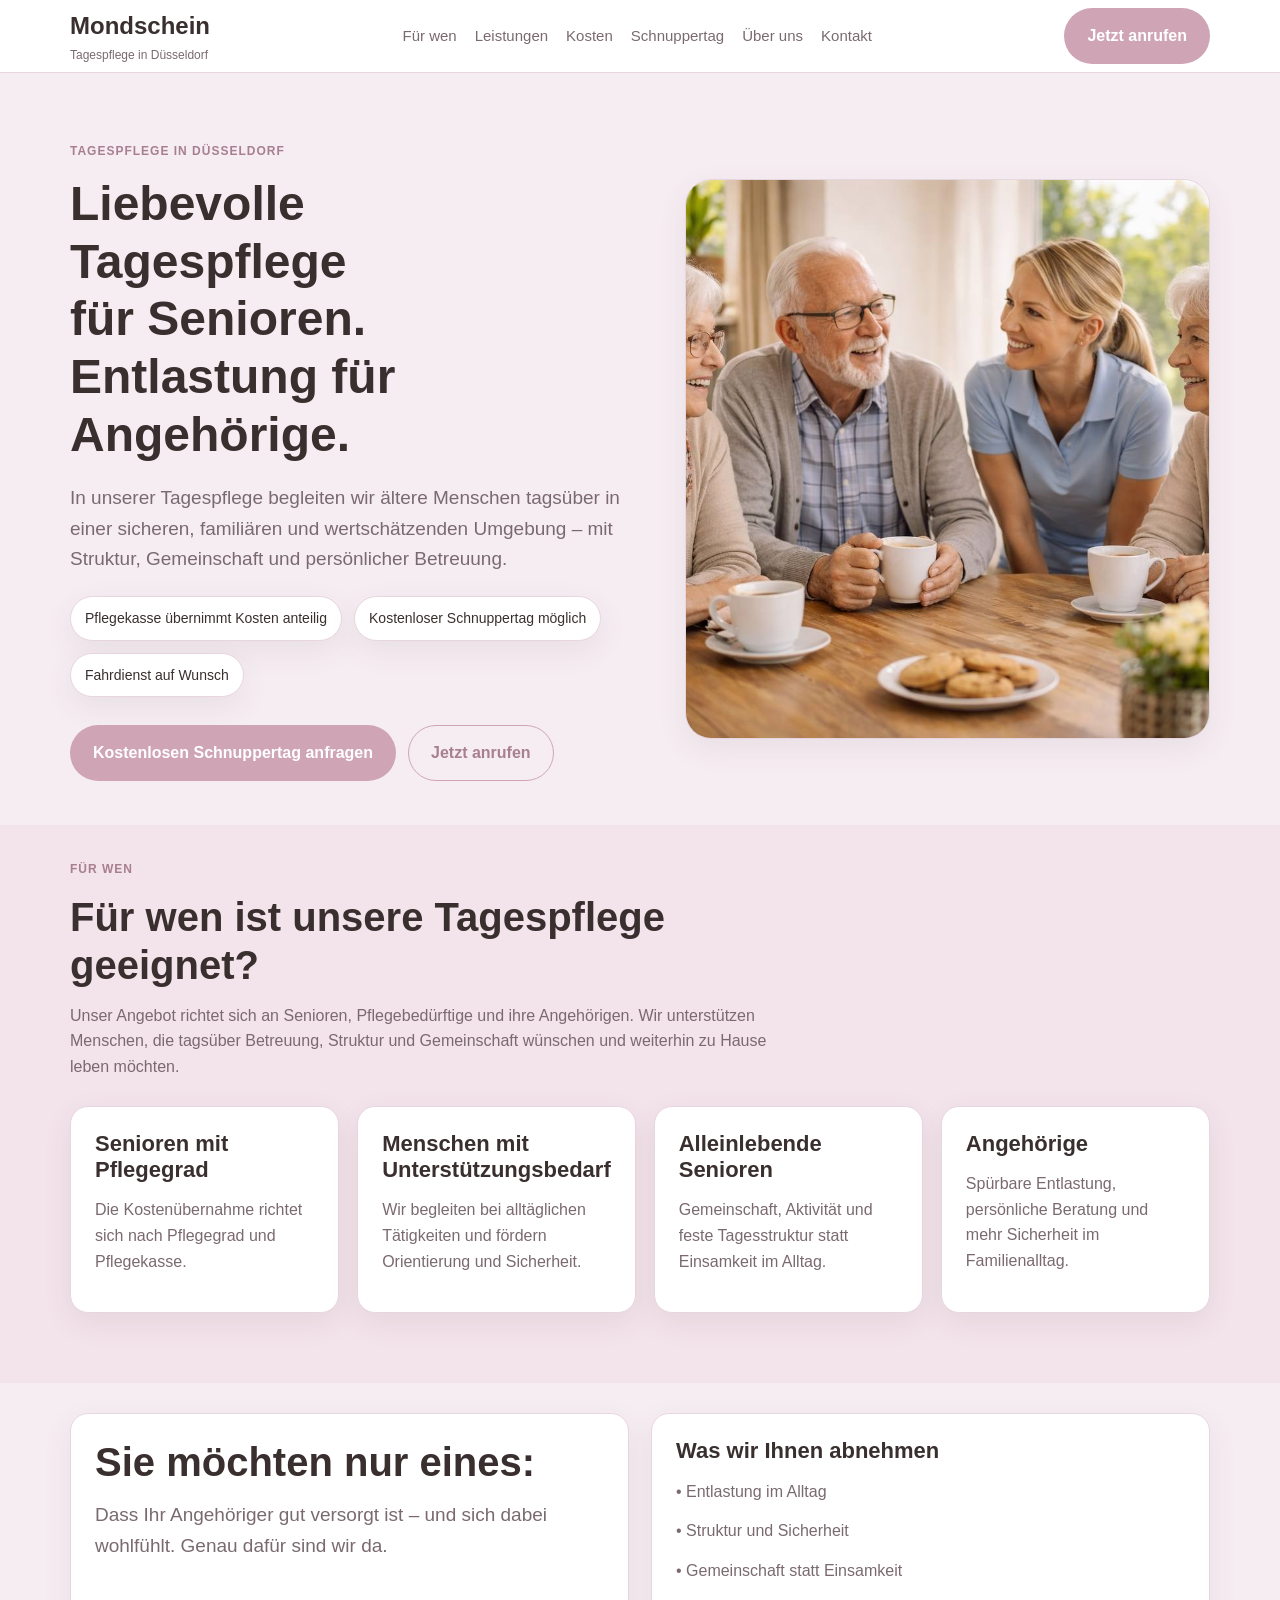
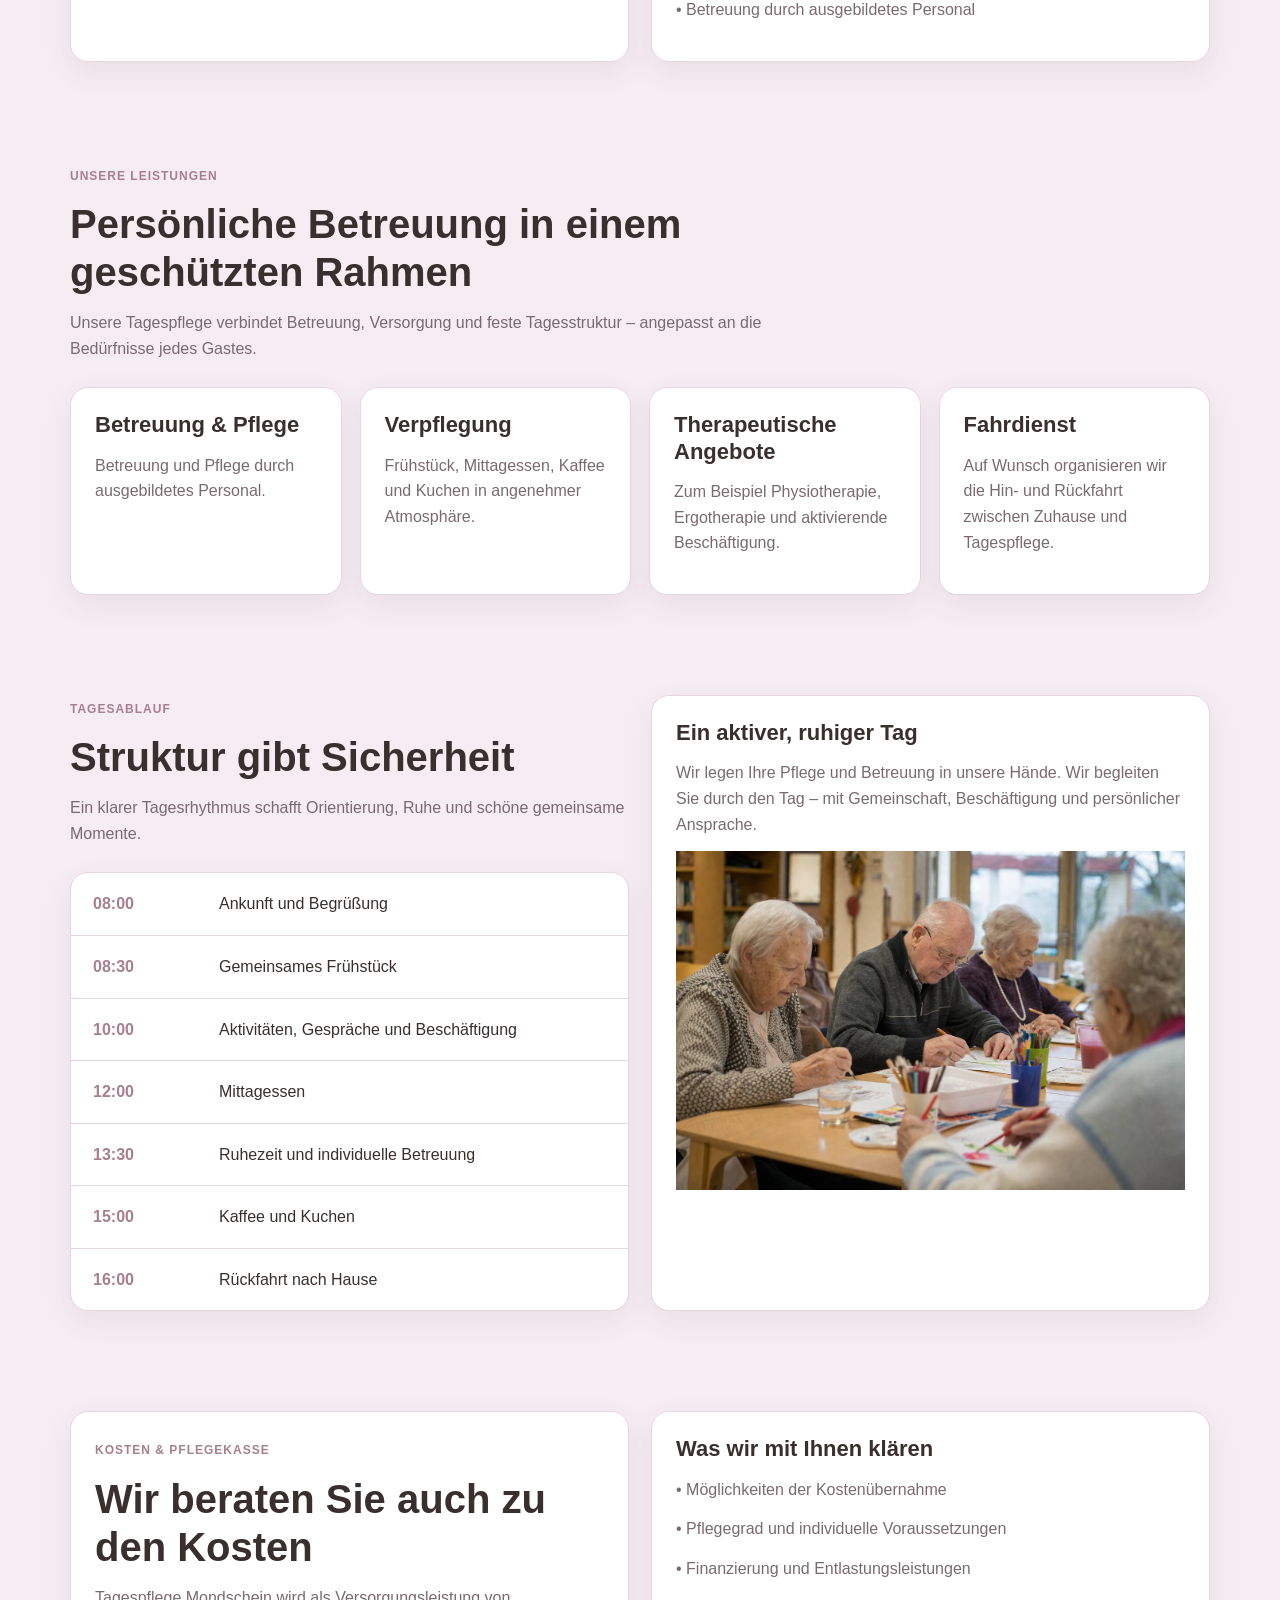
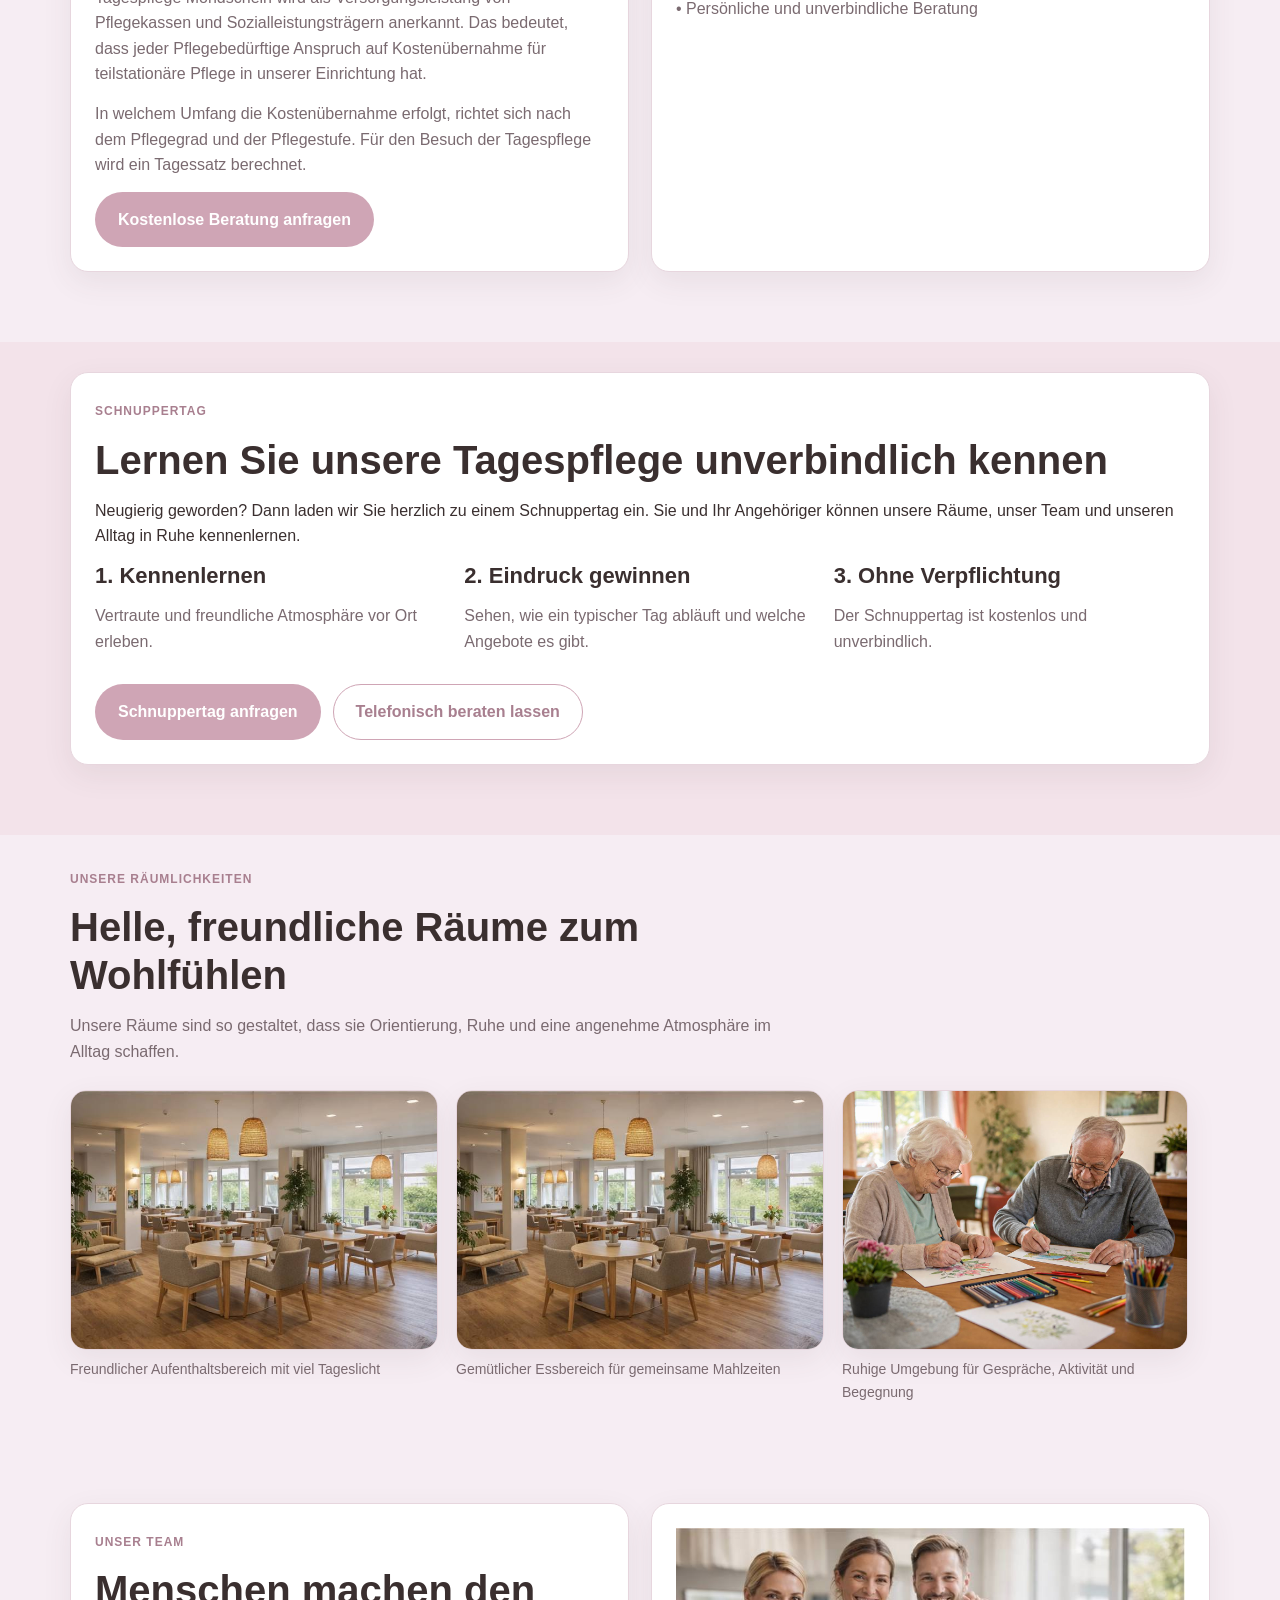
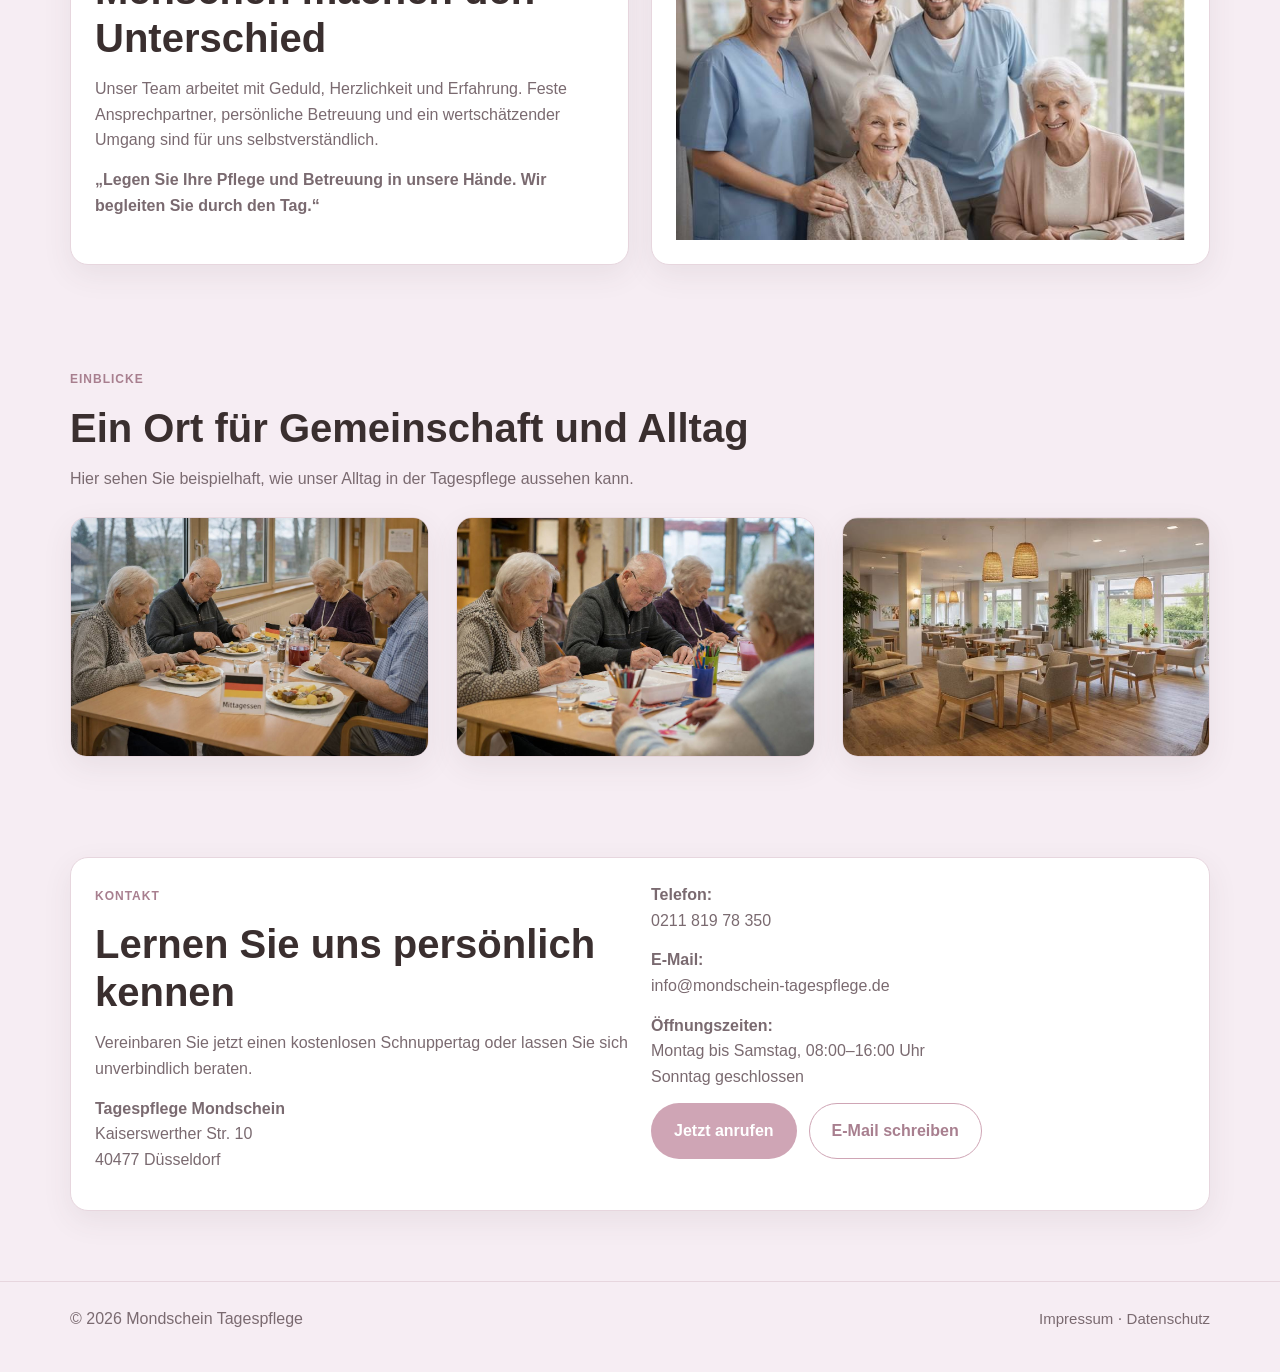
==== commit e938ac6c: "Add files via upload" ====
--- a/index.html
+++ b/index.html
@@ -1,46 +1,407 @@
-<!DOCTYPE html><html lang="de"><head><meta charset="UTF-8"><meta name="viewport" content="width=device-width, initial-scale=1.0"><link rel="stylesheet" href="styles.css"><title>Mondschein Tagespflege in Düsseldorf</title><meta name="description" content="Mondschein Tagespflege in Düsseldorf – liebevolle Tagespflege für Senioren, Entlastung für Angehörige, kostenloser Schnuppertag und persönliche Beratung."></head><body>
-<header class="topbar">
-  <div class="container topbar-inner">
-    <div class="brand">Mondschein<small>Tagespflege in Düsseldorf</small></div>
-    <nav class="nav">
-      <a href="index.html#fuer-wen">Für wen</a>
-      <a href="leistungen.html">Leistungen</a>
-      <a href="kosten.html">Kosten</a>
-      <a href="schnuppertag.html">Schnuppertag</a>
-      <a href="ueber-uns.html">Über uns</a>
-      <a href="kontakt.html">Kontakt</a>
-    </nav>
-    <div class="topbar-actions">
-      <a class="btn btn-primary" href="tel:+4921181978350">Jetzt anrufen</a>
-      <button class="menu-toggle" type="button" aria-expanded="false" aria-controls="mobile-menu">Menü</button>
+<!DOCTYPE html>
+<html lang="de">
+<head>
+  <meta charset="UTF-8">
+  <meta name="viewport" content="width=device-width, initial-scale=1.0">
+  <title>Mondschein Tagespflege in Düsseldorf</title>
+  <meta name="description" content="Mondschein Tagespflege in Düsseldorf – liebevolle Tagespflege für Senioren, Entlastung für Angehörige, kostenloser Schnuppertag und persönliche Beratung.">
+  <link rel="stylesheet" href="styles.css">
+</head>
+<body>
+  <header class="topbar">
+    <div class="container topbar-inner">
+      <div class="brand">
+        Mondschein
+        <small>Tagespflege in Düsseldorf</small>
+      </div>
+
+      <nav class="nav">
+        <a href="index.html#fuer-wen">Für wen</a>
+        <a href="leistungen.html">Leistungen</a>
+        <a href="kosten.html">Kosten</a>
+        <a href="schnuppertag.html">Schnuppertag</a>
+        <a href="ueber-uns.html">Über uns</a>
+        <a href="kontakt.html">Kontakt</a>
+      </nav>
+
+      <div class="topbar-actions">
+        <a class="btn btn-primary" href="tel:+4921181978350">Jetzt anrufen</a>
+        <button class="menu-toggle" type="button" aria-expanded="false" aria-controls="mobile-menu">
+          Menü
+        </button>
+      </div>
     </div>
-  </div>
-  <div id="mobile-menu" class="mobile-menu">
-    <div class="mobile-menu-inner">
-      <a href="index.html#fuer-wen">Für wen</a>
-      <a href="leistungen.html">Leistungen</a>
-      <a href="kosten.html">Kosten</a>
-      <a href="schnuppertag.html">Schnuppertag</a>
-      <a href="ueber-uns.html">Über uns</a>
-      <a href="kontakt.html">Kontakt</a>
-      <a href="impressum.html">Impressum</a>
-      <a href="datenschutz.html">Datenschutz</a>
+
+    <div id="mobile-menu" class="mobile-menu">
+      <div class="mobile-menu-inner">
+        <a href="index.html#fuer-wen">Für wen</a>
+        <a href="leistungen.html">Leistungen</a>
+        <a href="kosten.html">Kosten</a>
+        <a href="schnuppertag.html">Schnuppertag</a>
+        <a href="ueber-uns.html">Über uns</a>
+        <a href="kontakt.html">Kontakt</a>
+        <a href="impressum.html">Impressum</a>
+        <a href="datenschutz.html">Datenschutz</a>
+      </div>
     </div>
-  </div>
-</header>
-<main>
-<section class="hero"><div class="container hero-grid"><div><span class="eyebrow">Tagespflege in Düsseldorf</span><h1>Liebevolle Tagespflege für Senioren.<br>Entlastung für Angehörige.</h1><p class="lead">In unserer Tagespflege begleiten wir ältere Menschen tagsüber in einer sicheren, familiären und wertschätzenden Umgebung – mit Struktur, Gemeinschaft und persönlicher Betreuung.</p><ul class="hero-points"><li>Pflegekasse übernimmt Kosten anteilig</li><li>Kostenloser Schnuppertag möglich</li><li>Fahrdienst auf Wunsch</li></ul><div class="hero-actions"><a class="btn btn-primary" href="kontakt.html">Kostenlosen Schnuppertag anfragen</a><a class="btn btn-secondary" href="tel:+4921181978350">Jetzt anrufen</a></div></div><div class="hero-image"><img src="images/hero.jpg" alt="Senioren in der Tagespflege beim gemeinsamen Kaffeetrinken"></div></div></section>
-<section id="fuer-wen" style="background:#f3e3ea;"><div class="container"><div class="section-head"><span class="eyebrow">Für wen</span><h2>Für wen ist unsere Tagespflege geeignet?</h2><p>Unser Angebot richtet sich an Senioren, Pflegebedürftige und ihre Angehörigen. Wir unterstützen Menschen, die tagsüber Betreuung, Struktur und Gemeinschaft wünschen und weiterhin zu Hause leben möchten.</p></div><div class="grid-4"><div class="card"><h3>Senioren mit Pflegegrad</h3><p>Die Kostenübernahme richtet sich nach Pflegegrad und Pflegekasse.</p></div><div class="card"><h3>Menschen mit Unterstützungsbedarf</h3><p>Wir begleiten bei alltäglichen Tätigkeiten und fördern Orientierung und Sicherheit.</p></div><div class="card"><h3>Alleinlebende Senioren</h3><p>Gemeinschaft, Aktivität und feste Tagesstruktur statt Einsamkeit im Alltag.</p></div><div class="card"><h3>Angehörige</h3><p>Spürbare Entlastung, persönliche Beratung und mehr Sicherheit im Familienalltag.</p></div></div></div></section>
-<section><div class="container grid-2"><div class="card"><h2>Sie möchten nur eines:</h2><p class="lead">Dass Ihr Angehöriger gut versorgt ist – und sich dabei wohlfühlt. Genau dafür sind wir da.</p></div><div class="card"><h3>Was wir Ihnen abnehmen</h3><p>• Entlastung im Alltag</p><p>• Struktur und Sicherheit</p><p>• Gemeinschaft statt Einsamkeit</p><p>• Betreuung durch ausgebildetes Personal</p></div></div></section>
-<section id="leistungen"><div class="container"><div class="section-head"><span class="eyebrow">Unsere Leistungen</span><h2>Persönliche Betreuung in einem geschützten Rahmen</h2><p>Unsere Tagespflege verbindet Betreuung, Versorgung und feste Tagesstruktur – angepasst an die Bedürfnisse jedes Gastes.</p></div><div class="grid-4"><div class="card"><h3>Betreuung & Pflege</h3><p>Betreuung und Pflege durch ausgebildetes Personal.</p></div><div class="card"><h3>Verpflegung</h3><p>Frühstück, Mittagessen, Kaffee und Kuchen in angenehmer Atmosphäre.</p></div><div class="card"><h3>Therapeutische Angebote</h3><p>Zum Beispiel Physiotherapie, Ergotherapie und aktivierende Beschäftigung.</p></div><div class="card"><h3>Fahrdienst</h3><p>Auf Wunsch organisieren wir die Hin- und Rückfahrt zwischen Zuhause und Tagespflege.</p></div></div></div></section>
-<section id="ablauf"><div class="container grid-2"><div><div class="section-head"><span class="eyebrow">Tagesablauf</span><h2>Struktur gibt Sicherheit</h2><p>Ein klarer Tagesrhythmus schafft Orientierung, Ruhe und schöne gemeinsame Momente.</p></div><div class="day-plan"><div class="day-row"><div class="time">08:00</div><div>Ankunft und Begrüßung</div></div><div class="day-row"><div class="time">08:30</div><div>Gemeinsames Frühstück</div></div><div class="day-row"><div class="time">10:00</div><div>Aktivitäten, Gespräche und Beschäftigung</div></div><div class="day-row"><div class="time">12:00</div><div>Mittagessen</div></div><div class="day-row"><div class="time">13:30</div><div>Ruhezeit und individuelle Betreuung</div></div><div class="day-row"><div class="time">15:00</div><div>Kaffee und Kuchen</div></div><div class="day-row"><div class="time">16:00</div><div>Rückfahrt nach Hause</div></div></div></div><div class="card"><h3>Ein aktiver, ruhiger Tag</h3><p>Wir legen Ihre Pflege und Betreuung in unsere Hände. Wir begleiten Sie durch den Tag – mit Gemeinschaft, Beschäftigung und persönlicher Ansprache.</p><img src="images/aktivitaet.jpg" alt="Senioren bei einer Aktivität in der Tagespflege"></div></div></section>
-<section id="kosten" style="background:#f6edf3;"><div class="container grid-2"><div class="card"><span class="eyebrow">Kosten & Pflegekasse</span><h2>Wir beraten Sie auch zu den Kosten</h2><p>Tagespflege Mondschein wird als Versorgungsleistung von Pflegekassen und Sozialleistungsträgern anerkannt. Das bedeutet, dass jeder Pflegebedürftige Anspruch auf Kostenübernahme für teilstationäre Pflege in unserer Einrichtung hat.</p><p>In welchem Umfang die Kostenübernahme erfolgt, richtet sich nach dem Pflegegrad und der Pflegestufe. Für den Besuch der Tagespflege wird ein Tagessatz berechnet.</p><div class="hero-actions"><a class="btn btn-primary" href="kontakt.html">Kostenlose Beratung anfragen</a></div></div><div class="card"><h3>Was wir mit Ihnen klären</h3><p>• Möglichkeiten der Kostenübernahme</p><p>• Pflegegrad und individuelle Voraussetzungen</p><p>• Finanzierung und Entlastungsleistungen</p><p>• Persönliche und unverbindliche Beratung</p></div></div></section>
-<section id="schnuppertag" style="background:#f3e3ea;"><div class="container"><div class="cta-strip"><span class="eyebrow">Schnuppertag</span><h2>Lernen Sie unsere Tagespflege unverbindlich kennen</h2><p>Neugierig geworden? Dann laden wir Sie herzlich zu einem Schnuppertag ein. Sie und Ihr Angehöriger können unsere Räume, unser Team und unseren Alltag in Ruhe kennenlernen.</p><div class="grid-3"><div><h3>1. Kennenlernen</h3><p class="muted">Vertraute und freundliche Atmosphäre vor Ort erleben.</p></div><div><h3>2. Eindruck gewinnen</h3><p class="muted">Sehen, wie ein typischer Tag abläuft und welche Angebote es gibt.</p></div><div><h3>3. Ohne Verpflichtung</h3><p class="muted">Der Schnuppertag ist kostenlos und unverbindlich.</p></div></div><div class="hero-actions" style="margin-top:16px;"><a class="btn btn-primary" href="kontakt.html">Schnuppertag anfragen</a><a class="btn btn-secondary" href="tel:+4921181978350">Telefonisch beraten lassen</a></div></div></div></section>
-<section id="raeume"><div class="container"><div class="section-head"><span class="eyebrow">Unsere Räumlichkeiten</span><h2>Helle, freundliche Räume zum Wohlfühlen</h2><p>Unsere Räume sind so gestaltet, dass sie Orientierung, Ruhe und eine angenehme Atmosphäre im Alltag schaffen.</p></div><div class="grid-3 room"><div><img src="images/raum1.svg" alt="Aufenthaltsraum der Tagespflege"><div class="caption">Freundlicher Aufenthaltsbereich mit viel Tageslicht</div></div><div><img src="images/raum2.svg" alt="Essbereich der Tagespflege"><div class="caption">Gemütlicher Essbereich für gemeinsame Mahlzeiten</div></div><div><img src="images/raum3.svg" alt="Gemeinschaftsraum der Tagespflege"><div class="caption">Ruhige Umgebung für Gespräche, Aktivität und Begegnung</div></div></div></div></section>
-<section id="team"><div class="container grid-2"><div class="card"><span class="eyebrow">Unser Team</span><h2>Menschen machen den Unterschied</h2><p>Unser Team arbeitet mit Geduld, Herzlichkeit und Erfahrung. Feste Ansprechpartner, persönliche Betreuung und ein wertschätzender Umgang sind für uns selbstverständlich.</p><p><strong>„Legen Sie Ihre Pflege und Betreuung in unsere Hände. Wir begleiten Sie durch den Tag.“</strong></p></div><div class="card"><img src="images/team.jpg" alt="Team der Tagespflege"></div></div></section>
-<section><div class="container"><div class="section-head"><span class="eyebrow">Einblicke</span><h2>Ein Ort für Gemeinschaft und Alltag</h2><p>Hier sehen Sie beispielhaft, wie unser Alltag in der Tagespflege aussehen kann.</p></div><div class="grid-3 gallery"><img src="images/essen.jpg" alt="Senioren beim Mittagessen in der Tagespflege"><img src="images/aktivitaet.jpg" alt="Gemeinsame Aktivität in der Tagespflege"><img src="images/raum2.svg" alt="Essbereich der Tagespflege"></div></div></section>
-<section id="kontakt"><div class="container"><div class="card contact-box"><div><span class="eyebrow">Kontakt</span><h2>Lernen Sie uns persönlich kennen</h2><p>Vereinbaren Sie jetzt einen kostenlosen Schnuppertag oder lassen Sie sich unverbindlich beraten.</p><p><strong>Tagespflege Mondschein</strong><br>Kaiserswerther Str. 10<br>40477 Düsseldorf</p></div><div><p><strong>Telefon:</strong><br><a href="tel:+4921181978350">0211 819 78 350</a></p><p><strong>E-Mail:</strong><br><a href="mailto:info@mondschein-tagespflege.de">info@mondschein-tagespflege.de</a></p><p><strong>Öffnungszeiten:</strong><br>Montag bis Samstag, 08:00–16:00 Uhr<br>Sonntag geschlossen</p><div class="hero-actions"><a class="btn btn-primary" href="tel:+4921181978350">Jetzt anrufen</a><a class="btn btn-secondary" href="mailto:info@mondschein-tagespflege.de">E-Mail schreiben</a></div></div></div></div></section>
-</main>
-<footer class="footer"><div class="container footer-inner"><div>© 2026 Mondschein Tagespflege</div><div><a href="impressum.html">Impressum</a> · <a href="datenschutz.html">Datenschutz</a></div></div></footer>
-<script src="script.js"></script>
-</body></html>+  </header>
+
+  <main>
+    <section class="hero">
+      <div class="container hero-grid">
+        <div>
+          <span class="eyebrow">Tagespflege in Düsseldorf</span>
+          <h1>Liebevolle Tagespflege für Senioren.<br>Entlastung für Angehörige.</h1>
+          <p class="lead">
+            In unserer Tagespflege begleiten wir ältere Menschen tagsüber in einer sicheren,
+            familiären und wertschätzenden Umgebung – mit Struktur, Gemeinschaft und persönlicher Betreuung.
+          </p>
+
+          <ul class="hero-points">
+            <li>Pflegekasse übernimmt Kosten anteilig</li>
+            <li>Kostenloser Schnuppertag möglich</li>
+            <li>Fahrdienst auf Wunsch</li>
+          </ul>
+
+          <div class="hero-actions">
+            <a class="btn btn-primary" href="kontakt.html">Kostenlosen Schnuppertag anfragen</a>
+            <a class="btn btn-secondary" href="tel:+4921181978350">Jetzt anrufen</a>
+          </div>
+        </div>
+
+        <div class="hero-image">
+          <img src="images/hero.jpg" alt="Senioren in der Tagespflege beim gemeinsamen Kaffeetrinken">
+        </div>
+      </div>
+    </section>
+
+    <section id="fuer-wen" style="background:#f3e3ea;">
+      <div class="container">
+        <div class="section-head">
+          <span class="eyebrow">Für wen</span>
+          <h2>Für wen ist unsere Tagespflege geeignet?</h2>
+          <p>
+            Unser Angebot richtet sich an Senioren, Pflegebedürftige und ihre Angehörigen.
+            Wir unterstützen Menschen, die tagsüber Betreuung, Struktur und Gemeinschaft wünschen
+            und weiterhin zu Hause leben möchten.
+          </p>
+        </div>
+
+        <div class="grid-4">
+          <div class="card">
+            <h3>Senioren mit Pflegegrad</h3>
+            <p>Die Kostenübernahme richtet sich nach Pflegegrad und Pflegekasse.</p>
+          </div>
+
+          <div class="card">
+            <h3>Menschen mit Unterstützungsbedarf</h3>
+            <p>Wir begleiten bei alltäglichen Tätigkeiten und fördern Orientierung und Sicherheit.</p>
+          </div>
+
+          <div class="card">
+            <h3>Alleinlebende Senioren</h3>
+            <p>Gemeinschaft, Aktivität und feste Tagesstruktur statt Einsamkeit im Alltag.</p>
+          </div>
+
+          <div class="card">
+            <h3>Angehörige</h3>
+            <p>Spürbare Entlastung, persönliche Beratung und mehr Sicherheit im Familienalltag.</p>
+          </div>
+        </div>
+      </div>
+    </section>
+
+    <section>
+      <div class="container grid-2">
+        <div class="card">
+          <h2>Sie möchten nur eines:</h2>
+          <p class="lead">
+            Dass Ihr Angehöriger gut versorgt ist – und sich dabei wohlfühlt.
+            Genau dafür sind wir da.
+          </p>
+        </div>
+
+        <div class="card">
+          <h3>Was wir Ihnen abnehmen</h3>
+          <p>• Entlastung im Alltag</p>
+          <p>• Struktur und Sicherheit</p>
+          <p>• Gemeinschaft statt Einsamkeit</p>
+          <p>• Betreuung durch ausgebildetes Personal</p>
+        </div>
+      </div>
+    </section>
+
+    <section id="leistungen">
+      <div class="container">
+        <div class="section-head">
+          <span class="eyebrow">Unsere Leistungen</span>
+          <h2>Persönliche Betreuung in einem geschützten Rahmen</h2>
+          <p>
+            Unsere Tagespflege verbindet Betreuung, Versorgung und feste Tagesstruktur –
+            angepasst an die Bedürfnisse jedes Gastes.
+          </p>
+        </div>
+
+        <div class="grid-4">
+          <div class="card">
+            <h3>Betreuung & Pflege</h3>
+            <p>Betreuung und Pflege durch ausgebildetes Personal.</p>
+          </div>
+
+          <div class="card">
+            <h3>Verpflegung</h3>
+            <p>Frühstück, Mittagessen, Kaffee und Kuchen in angenehmer Atmosphäre.</p>
+          </div>
+
+          <div class="card">
+            <h3>Therapeutische Angebote</h3>
+            <p>Zum Beispiel Physiotherapie, Ergotherapie und aktivierende Beschäftigung.</p>
+          </div>
+
+          <div class="card">
+            <h3>Fahrdienst</h3>
+            <p>Auf Wunsch organisieren wir die Hin- und Rückfahrt zwischen Zuhause und Tagespflege.</p>
+          </div>
+        </div>
+      </div>
+    </section>
+
+    <section id="ablauf">
+      <div class="container grid-2">
+        <div>
+          <div class="section-head">
+            <span class="eyebrow">Tagesablauf</span>
+            <h2>Struktur gibt Sicherheit</h2>
+            <p>Ein klarer Tagesrhythmus schafft Orientierung, Ruhe und schöne gemeinsame Momente.</p>
+          </div>
+
+          <div class="day-plan">
+            <div class="day-row">
+              <div class="time">08:00</div>
+              <div>Ankunft und Begrüßung</div>
+            </div>
+            <div class="day-row">
+              <div class="time">08:30</div>
+              <div>Gemeinsames Frühstück</div>
+            </div>
+            <div class="day-row">
+              <div class="time">10:00</div>
+              <div>Aktivitäten, Gespräche und Beschäftigung</div>
+            </div>
+            <div class="day-row">
+              <div class="time">12:00</div>
+              <div>Mittagessen</div>
+            </div>
+            <div class="day-row">
+              <div class="time">13:30</div>
+              <div>Ruhezeit und individuelle Betreuung</div>
+            </div>
+            <div class="day-row">
+              <div class="time">15:00</div>
+              <div>Kaffee und Kuchen</div>
+            </div>
+            <div class="day-row">
+              <div class="time">16:00</div>
+              <div>Rückfahrt nach Hause</div>
+            </div>
+          </div>
+        </div>
+
+        <div class="card">
+          <h3>Ein aktiver, ruhiger Tag</h3>
+          <p>
+            Wir legen Ihre Pflege und Betreuung in unsere Hände.
+            Wir begleiten Sie durch den Tag – mit Gemeinschaft, Beschäftigung und persönlicher Ansprache.
+          </p>
+          <img src="images/aktivitaet.jpg" alt="Senioren bei einer Aktivität in der Tagespflege">
+        </div>
+      </div>
+    </section>
+
+    <section id="kosten" style="background:#f6edf3;">
+      <div class="container grid-2">
+        <div class="card">
+          <span class="eyebrow">Kosten & Pflegekasse</span>
+          <h2>Wir beraten Sie auch zu den Kosten</h2>
+          <p>
+            Tagespflege Mondschein wird als Versorgungsleistung von Pflegekassen und Sozialleistungsträgern anerkannt.
+            Das bedeutet, dass jeder Pflegebedürftige Anspruch auf Kostenübernahme für teilstationäre Pflege
+            in unserer Einrichtung hat.
+          </p>
+          <p>
+            In welchem Umfang die Kostenübernahme erfolgt, richtet sich nach dem Pflegegrad und der Pflegestufe.
+            Für den Besuch der Tagespflege wird ein Tagessatz berechnet.
+          </p>
+
+          <div class="hero-actions">
+            <a class="btn btn-primary" href="kontakt.html">Kostenlose Beratung anfragen</a>
+          </div>
+        </div>
+
+        <div class="card">
+          <h3>Was wir mit Ihnen klären</h3>
+          <p>• Möglichkeiten der Kostenübernahme</p>
+          <p>• Pflegegrad und individuelle Voraussetzungen</p>
+          <p>• Finanzierung und Entlastungsleistungen</p>
+          <p>• Persönliche und unverbindliche Beratung</p>
+        </div>
+      </div>
+    </section>
+
+    <section id="schnuppertag" style="background:#f3e3ea;">
+      <div class="container">
+        <div class="cta-strip">
+          <span class="eyebrow">Schnuppertag</span>
+          <h2>Lernen Sie unsere Tagespflege unverbindlich kennen</h2>
+          <p>
+            Neugierig geworden? Dann laden wir Sie herzlich zu einem Schnuppertag ein.
+            Sie und Ihr Angehöriger können unsere Räume, unser Team und unseren Alltag in Ruhe kennenlernen.
+          </p>
+
+          <div class="grid-3">
+            <div>
+              <h3>1. Kennenlernen</h3>
+              <p class="muted">Vertraute und freundliche Atmosphäre vor Ort erleben.</p>
+            </div>
+
+            <div>
+              <h3>2. Eindruck gewinnen</h3>
+              <p class="muted">Sehen, wie ein typischer Tag abläuft und welche Angebote es gibt.</p>
+            </div>
+
+            <div>
+              <h3>3. Ohne Verpflichtung</h3>
+              <p class="muted">Der Schnuppertag ist kostenlos und unverbindlich.</p>
+            </div>
+          </div>
+
+          <div class="hero-actions" style="margin-top:16px;">
+            <a class="btn btn-primary" href="kontakt.html">Schnuppertag anfragen</a>
+            <a class="btn btn-secondary" href="tel:+4921181978350">Telefonisch beraten lassen</a>
+          </div>
+        </div>
+      </div>
+    </section>
+
+    <section id="raeume">
+      <div class="container">
+        <div class="section-head">
+          <span class="eyebrow">Unsere Räumlichkeiten</span>
+          <h2>Helle, freundliche Räume zum Wohlfühlen</h2>
+          <p>
+            Unsere Räume sind so gestaltet, dass sie Orientierung, Ruhe und eine angenehme Atmosphäre
+            im Alltag schaffen.
+          </p>
+        </div>
+
+        <div class="grid-3 room">
+          <div>
+            <img src="images/raum1.jpg" alt="Aufenthaltsraum der Tagespflege">
+            <div class="caption">Freundlicher Aufenthaltsbereich mit viel Tageslicht</div>
+          </div>
+
+          <div>
+            <img src="images/raum2.jpg" alt="Essbereich der Tagespflege">
+            <div class="caption">Gemütlicher Essbereich für gemeinsame Mahlzeiten</div>
+          </div>
+
+          <div>
+            <img src="images/raum3.jpg" alt="Gemeinschaftsraum der Tagespflege">
+            <div class="caption">Ruhige Umgebung für Gespräche, Aktivität und Begegnung</div>
+          </div>
+        </div>
+      </div>
+    </section>
+
+    <section id="team">
+      <div class="container grid-2">
+        <div class="card">
+          <span class="eyebrow">Unser Team</span>
+          <h2>Menschen machen den Unterschied</h2>
+          <p>
+            Unser Team arbeitet mit Geduld, Herzlichkeit und Erfahrung.
+            Feste Ansprechpartner, persönliche Betreuung und ein wertschätzender Umgang
+            sind für uns selbstverständlich.
+          </p>
+          <p>
+            <strong>„Legen Sie Ihre Pflege und Betreuung in unsere Hände. Wir begleiten Sie durch den Tag.“</strong>
+          </p>
+        </div>
+
+        <div class="card">
+          <img src="images/team.jpg" alt="Team der Tagespflege">
+        </div>
+      </div>
+    </section>
+
+    <section>
+      <div class="container">
+        <div class="section-head">
+          <span class="eyebrow">Einblicke</span>
+          <h2>Ein Ort für Gemeinschaft und Alltag</h2>
+          <p>Hier sehen Sie beispielhaft, wie unser Alltag in der Tagespflege aussehen kann.</p>
+        </div>
+
+        <div class="grid-3 gallery">
+          <img src="images/essen.jpg" alt="Senioren beim Mittagessen in der Tagespflege">
+          <img src="images/aktivitaet.jpg" alt="Gemeinsame Aktivität in der Tagespflege">
+          <img src="images/raum2.jpg" alt="Essbereich der Tagespflege">
+        </div>
+      </div>
+    </section>
+
+    <section id="kontakt">
+      <div class="container">
+        <div class="card contact-box">
+          <div>
+            <span class="eyebrow">Kontakt</span>
+            <h2>Lernen Sie uns persönlich kennen</h2>
+            <p>
+              Vereinbaren Sie jetzt einen kostenlosen Schnuppertag oder lassen Sie sich
+              unverbindlich beraten.
+            </p>
+            <p>
+              <strong>Tagespflege Mondschein</strong><br>
+              Kaiserswerther Str. 10<br>
+              40477 Düsseldorf
+            </p>
+          </div>
+
+          <div>
+            <p>
+              <strong>Telefon:</strong><br>
+              <a href="tel:+4921181978350">0211 819 78 350</a>
+            </p>
+            <p>
+              <strong>E-Mail:</strong><br>
+              <a href="mailto:info@mondschein-tagespflege.de">info@mondschein-tagespflege.de</a>
+            </p>
+            <p>
+              <strong>Öffnungszeiten:</strong><br>
+              Montag bis Samstag, 08:00–16:00 Uhr<br>
+              Sonntag geschlossen
+            </p>
+
+            <div class="hero-actions">
+              <a class="btn btn-primary" href="tel:+4921181978350">Jetzt anrufen</a>
+              <a class="btn btn-secondary" href="mailto:info@mondschein-tagespflege.de">E-Mail schreiben</a>
+            </div>
+          </div>
+        </div>
+      </div>
+    </section>
+  </main>
+
+  <footer class="footer">
+    <div class="container footer-inner">
+      <div>© 2026 Mondschein Tagespflege</div>
+      <div>
+        <a href="impressum.html">Impressum</a> ·
+        <a href="datenschutz.html">Datenschutz</a>
+      </div>
+    </div>
+  </footer>
+
+  <script src="script.js"></script>
+</body>
+</html>
